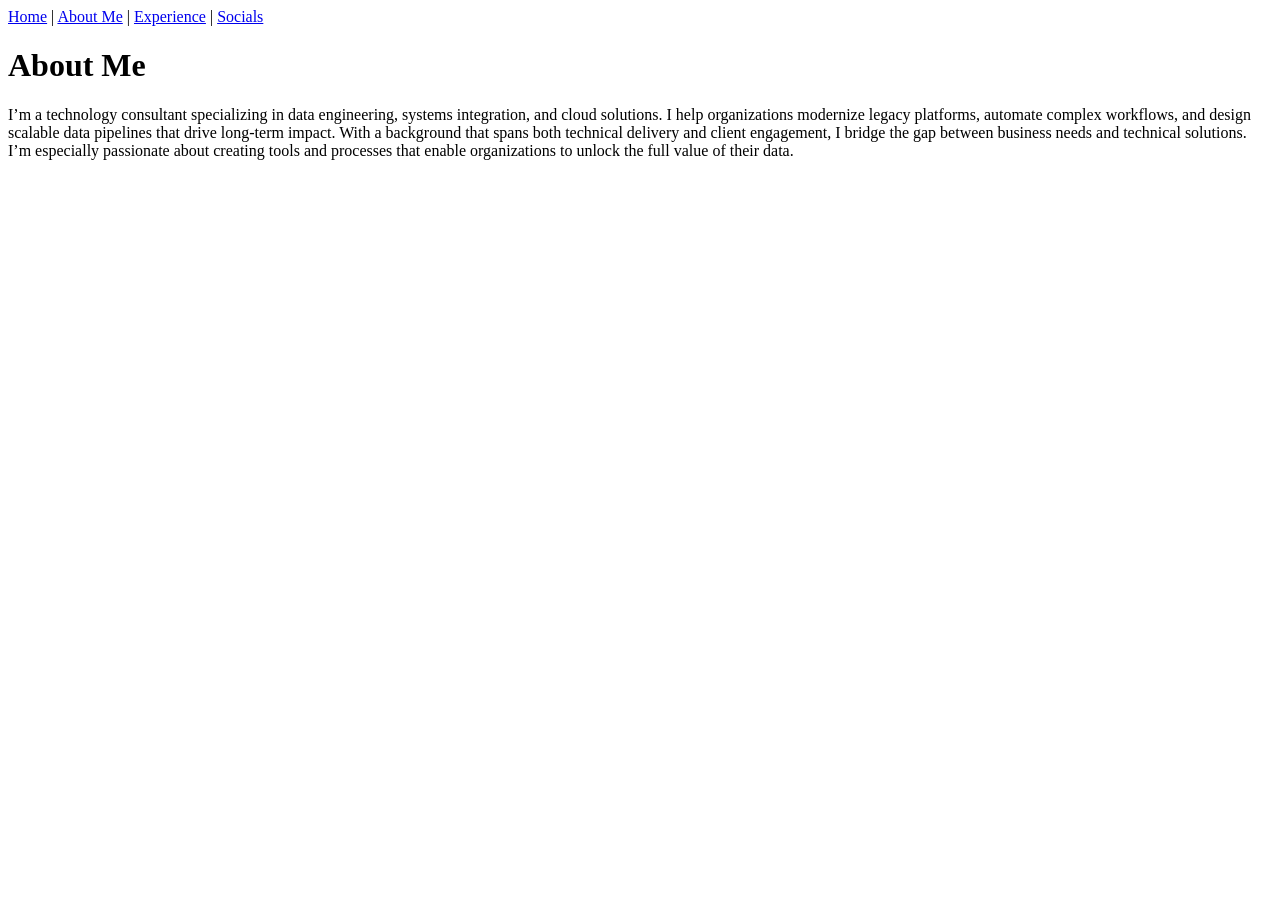
==== about.html @ 30306aa0 "Create About Me page" ====
<!DOCTYPE html>
<html lang="en">
<head>
  <meta charset="UTF-8" />
  <title>About Me</title>
  <link rel="stylesheet" href="styles.css" />
</head>
<body>
  <header>
    <nav>
      <a href="index.html">Home</a> |
      <a href="about.html">About Me</a> |
      <a href="experience.html">Experience</a> |
      <a href="socials.html">Socials</a>
    </nav>
  </header>

  <main>
    <h1>About Me</h1>
    <p>I’m a technology consultant specializing in data engineering, systems integration, and cloud solutions. I help organizations modernize legacy platforms, automate complex workflows, and design scalable data pipelines that drive long-term impact. With a background that spans both technical delivery and client engagement, I bridge the gap between business needs and technical solutions. I’m especially passionate about creating tools and processes that enable organizations to unlock the full value of their data.</p>
  </main>
</body>
</html>
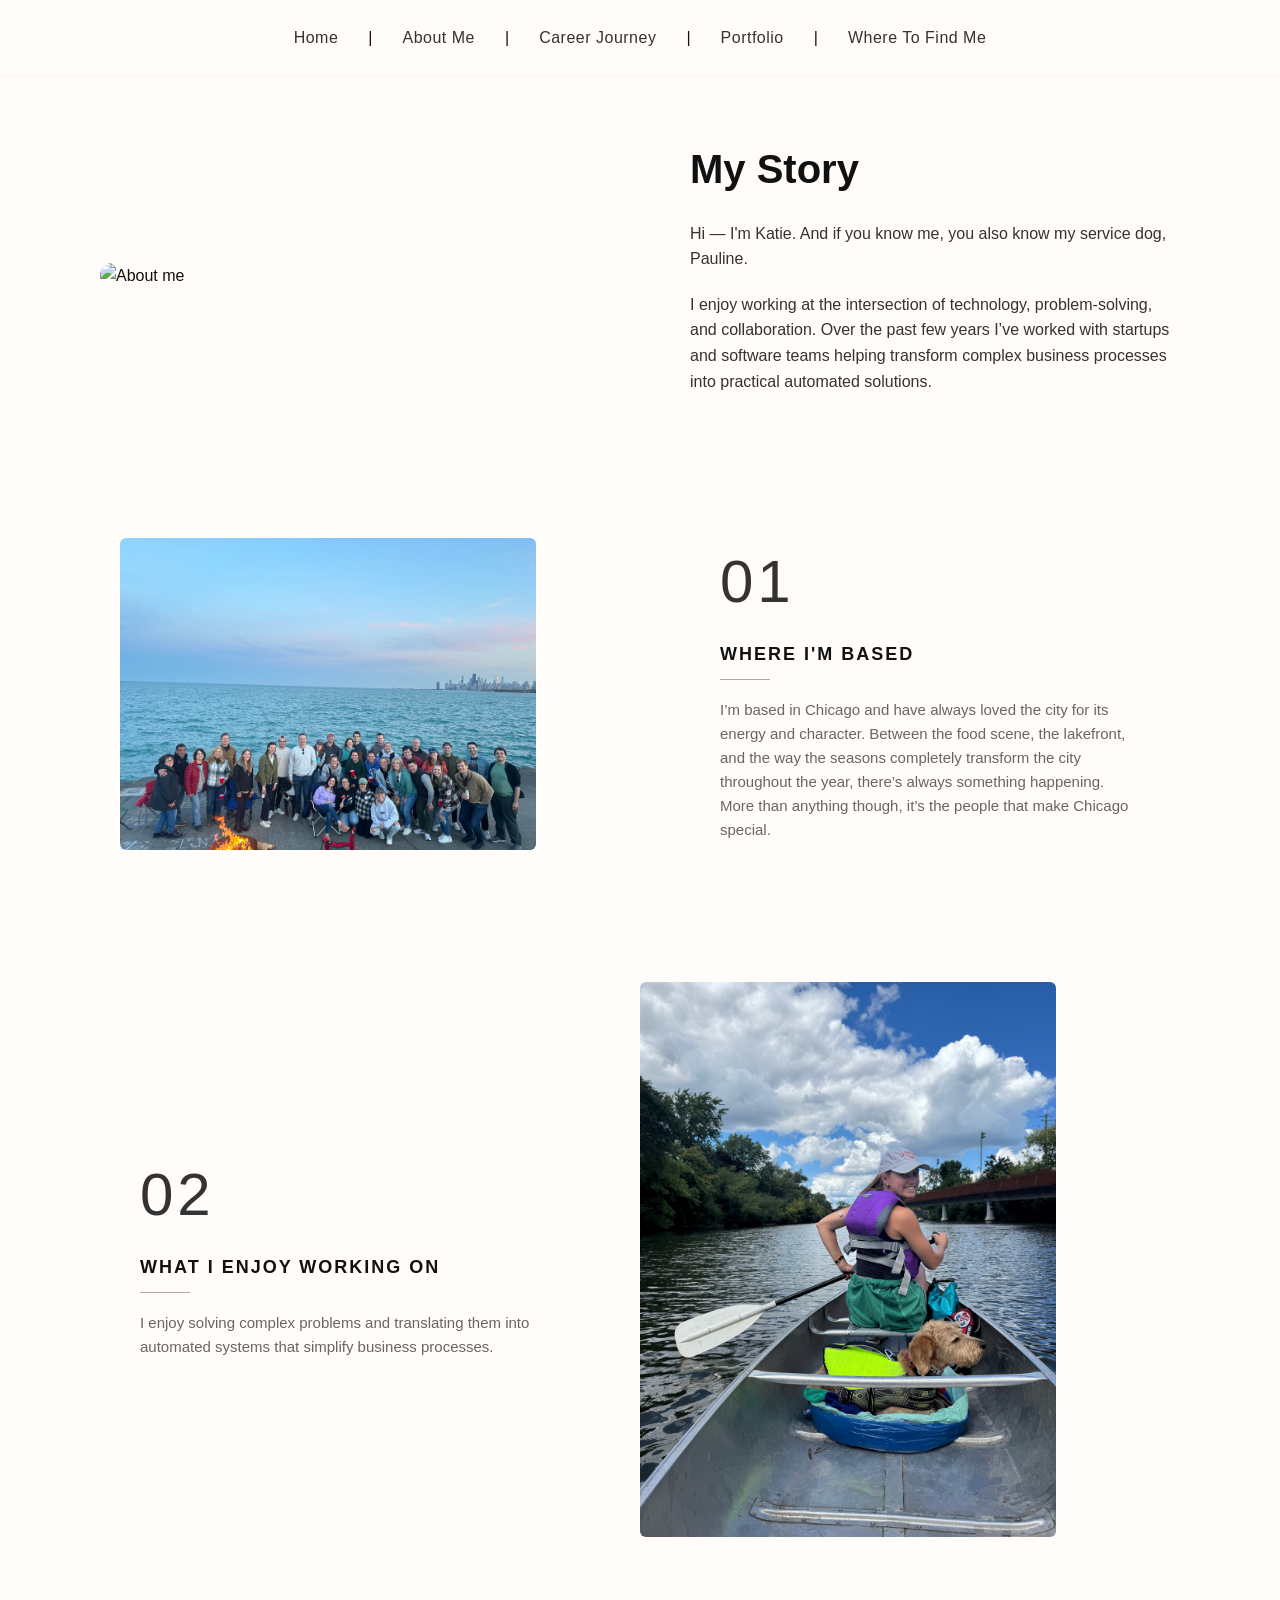
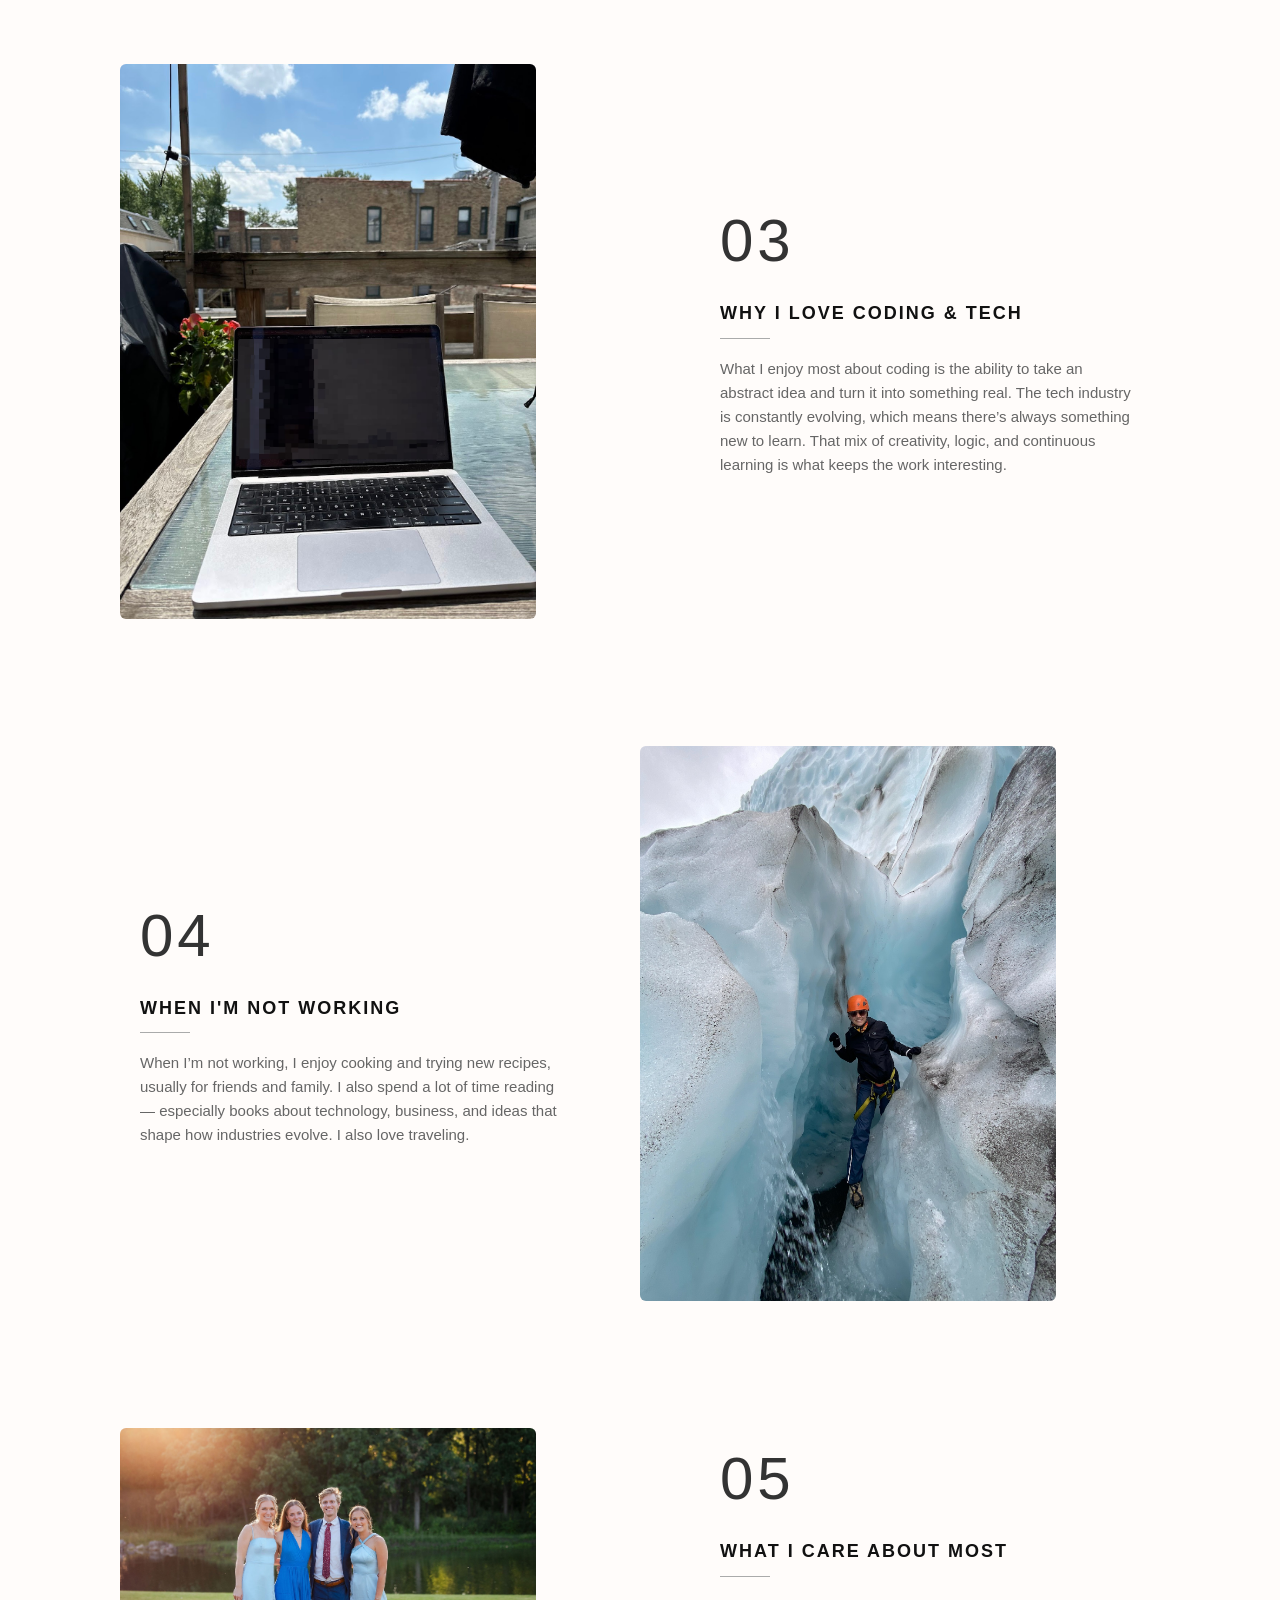
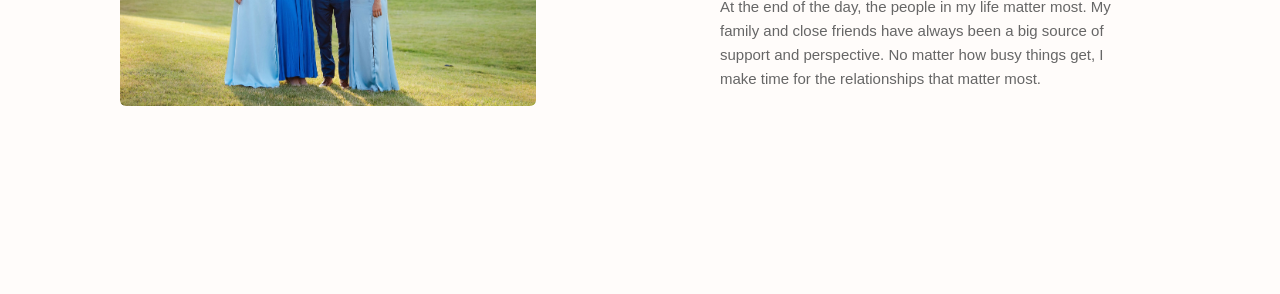
==== commit 256aed61: "Publish v1 of website" ====
--- a/about.html
+++ b/about.html
@@ -10,14 +10,103 @@
     <nav>
       <a href="index.html">Home</a> |
       <a href="about.html">About Me</a> |
-      <a href="experience.html">Experience</a> |
-      <a href="socials.html">Socials</a>
+      <a href="resume.html">Career Journey</a> |
+      <a href="portfolio.html">Portfolio</a> |
+      <a href="socials.html">Where To Find Me</a> 
     </nav>
   </header>
 
-  <main>
-    <h1>About Me</h1>
-    <p>I’m a technology consultant specializing in data engineering, systems integration, and cloud solutions. I help organizations modernize legacy platforms, automate complex workflows, and design scalable data pipelines that drive long-term impact. With a background that spans both technical delivery and client engagement, I bridge the gap between business needs and technical solutions. I’m especially passionate about creating tools and processes that enable organizations to unlock the full value of their data.</p>
+  <main class="container">
+  <section class="about-main">
+      <img src="images/about_me.jpg" class="about-main-image" alt="About me">
+      <div class="about-main-text">
+          <h1>My Story</h1>
+          <p class="about-intro">
+          Hi — I'm Katie. And if you know me, you also know my service dog, Pauline.
+          </p>
+          <p>
+          I enjoy working at the intersection of technology, problem-solving, and collaboration.
+          Over the past few years I’ve worked with startups and software teams helping transform
+          complex business processes into practical automated solutions.
+          </p>
+      </div>
+  </section>
+
+  <section class="story-block">
+    <div class="story-image">
+        <img src="images/about_chicago.jpeg" alt="">
+    </div>
+    <div class="story-text">
+        <span class="story-number">01</span>
+        <h3>Where I'm Based</h3>
+        <div class="divider"></div>
+        <p>
+        I’m based in Chicago and have always loved the city for its energy and character. Between the food scene, the lakefront, and the way the seasons completely transform the city throughout the year, there’s always something happening.
+          More than anything though, it’s the people that make Chicago special.
+        </p>
+    </div>
+  </section>
+
+  <section class="story-block reverse">
+    <div class="story-image">
+        <img src="images/about_canoe.jpeg" alt="">
+    </div>
+    <div class="story-text">
+        <span class="story-number">02</span>
+        <h3>What I Enjoy Working On</h3>
+        <div class="divider"></div>
+        <p>
+        I enjoy solving complex problems and translating them into
+        automated systems that simplify business processes.
+        </p>
+    </div>
+  </section>
+
+  <section class="story-block">
+    <div class="story-image">
+        <img src="images/about_laptop.jpeg" alt="">
+    </div>
+    <div class="story-text">
+        <span class="story-number">03</span>
+        <h3>Why I Love Coding & Tech</h3>
+        <div class="divider"></div>
+        <p>
+        What I enjoy most about coding is the ability to take an abstract idea and turn it into something real.
+        The tech industry is constantly evolving, which means there’s always something new to learn. That mix of creativity, logic, and continuous learning is what keeps the work interesting.
+        </p>
+    </div>
+  </section>
+
+  <section class="story-block reverse">
+    <div class="story-image">
+        <img src="images/about_travel.jpg" alt="">
+    </div>
+    <div class="story-text">
+        <span class="story-number">04</span>
+        <h3>When I'm Not Working</h3>
+        <div class="divider"></div>
+        <p>
+        When I’m not working, I enjoy cooking and trying new recipes, usually for friends and family.
+        I also spend a lot of time reading — especially books about technology, business, and ideas that shape how industries evolve.
+        I also love traveling.
+        </p>
+    </div>
+  </section>
+
+  <section class="story-block">
+    <div class="story-image">
+        <img src="images/about_family.jpeg" alt="">
+    </div>
+    <div class="story-text">
+        <span class="story-number">05</span>
+        <h3>What I Care About Most</h3>
+        <div class="divider"></div>
+        <p>
+        At the end of the day, the people in my life matter most. My family and close friends have always been a big source of support and perspective.
+        No matter how busy things get, I make time for the relationships that matter most.
+        </p>
+    </div>
+  </section>
   </main>
 </body>
 </html>
--- a/styles.css
+++ b/styles.css
@@ -0,0 +1,619 @@
+/* =========================
+   Base Reset
+========================= */
+
+*{
+margin:0;
+padding:0;
+box-sizing:border-box;
+}
+
+/* =========================
+   Color Variables
+========================= */
+
+:root{
+
+--black:#111111;
+--dark-gray:#333333;
+--light-gray:#f5f5f5;
+--white:#ffffff;
+--background-white:#fffcfa;
+
+--sage:#9CAF9F;
+--burnt-orange:#C65D1E;
+
+/* Kenway */
+
+--kenway-maroon: #900507; 
+--kenway-dark-maroon: #660507; 
+--kenway-sky-blue: #B3D1EB; 
+--kenway-grey: #58585B; 
+--kenway-salmon: #B45C45; 
+--kenway-blue: #407FC2; 
+--kenway-tan1: #E9EAE2; 
+--kenway-tan2: #F1F2EA;
+
+/* Parabola */
+
+--parabola-black:#181717;
+--parabola-darkgreen:#3C6255;
+--parabola-teal:#7CE9BD;
+
+/* Origami */
+
+--origami-blue:#224D78;
+--origami-light-blue:#346BC0;
+
+}
+
+/* =========================
+   Body
+========================= */
+
+body{
+
+font-family:-apple-system,BlinkMacSystemFont,"Segoe UI",Roboto,sans-serif;
+background:var(--background-white);
+color:var(--black);
+line-height:1.6;
+
+}
+
+/* =========================
+   Layout Container
+========================= */
+
+.container{
+
+max-width:1200px;
+margin:auto;
+padding:60px;
+
+}
+
+/* =========================
+   Navigation
+========================= */
+
+nav{
+
+display:flex;
+justify-content:center;
+gap:30px;
+padding:25px 0;
+border-bottom:1px solid var(--light-gray);
+
+}
+
+nav a{
+
+text-decoration:none;
+color:var(--dark-gray);
+font-weight:500;
+letter-spacing:.5px;
+transition:.2s;
+
+}
+
+nav a:hover{
+
+color:var(--burnt-orange);
+
+}
+
+/* =========================
+   Typography
+========================= */
+
+h1{
+
+font-size:2.5rem;
+margin-bottom:20px;
+
+}
+
+h2{
+
+margin-top:40px;
+margin-bottom:10px;
+/* color:var(--sage); */
+
+}
+
+p{
+
+margin-bottom:20px;
+color:var(--dark-gray);
+
+}
+
+/* =========================
+   Links
+========================= */
+
+a{
+
+color:#8E6250;
+
+}
+
+a:hover{
+
+color:#462521;
+
+}
+
+/* =========================
+   Home Page Layout
+========================= */
+
+.home-section{
+
+display:flex;
+align-items:flex-start;
+gap:40px;
+
+}
+
+.profile-pic{
+
+width:320px;
+border-radius:8px;
+
+}
+
+.about-text{
+
+flex:1;
+
+}
+
+/* =========================
+   Career Page Sections
+========================= */
+
+.timeline-section{
+
+min-height:100vh;
+display:flex;
+align-items:center;
+justify-content:center;
+padding:80px;
+
+opacity:0;
+transform:translateY(40px);
+transition:.6s;
+
+}
+
+.timeline-section.visible{
+
+opacity:1;
+transform:translateY(0);
+
+}
+
+/* =========================
+   Section Content
+========================= */
+
+.content{
+
+max-width:700px;
+color:white;
+
+}
+
+.year{
+
+opacity:.8;
+margin-bottom:20px;
+color:white;
+
+}
+
+/* =========================
+   Company Card
+========================= */
+.logo-container{
+  /* display:flex; */
+  align-items:center;
+  justify-content:center;
+  /* height:60px; */
+}
+
+.company-banner{
+  display:block;
+  margin:20px auto;
+  /* width:80%; */
+  /* max-width:500px; */
+  /* height:auto; */
+  width:auto;
+  height: 230px;
+}
+
+.parabola-banner{
+  /* width:60%; */
+  height: 170px;
+  padding:30px;
+}
+
+.company-card{
+  display:flex;
+  gap:20px;
+  background:rgba(255,255,255,.12);
+  padding:20px;
+  border-radius:10px;
+  margin:30px 0;
+  align-items:flex-start;
+}
+
+.company-icon{
+  width:70px;
+  height:70px;
+  object-fit:contain;
+  background:white;
+  padding:8px;
+  border-radius:8px;
+}
+
+.company-card h4{
+  margin-top:0;
+}
+
+.company-card p{
+  color:white;
+}
+
+/* =========================
+   Role
+========================= */
+
+.role-section{
+
+margin-top:40px;
+
+}
+
+.role-grid{
+
+display:grid;
+grid-template-columns:1fr 1fr;
+gap:20px;
+margin-top:20px;
+
+}
+
+.role-item{
+
+background:rgba(255,255,255,.12);
+padding:18px;
+border-radius:8px;
+
+}
+
+.role-item h5{
+
+margin-bottom:8px;
+font-size:1rem;
+font-weight:600;
+color:white;
+
+}
+
+.role-item p{
+
+margin:0;
+font-size:.95rem;
+color:rgba(255,255,255,0.85);
+
+}
+
+.role-section{
+margin-top:30px;
+width:100%;
+}
+
+/* =========================
+   Section Backgrounds
+========================= */
+
+.kenway{
+
+background:linear-gradient(135deg,
+var(--kenway-dark-maroon),
+var(--kenway-maroon));
+
+}
+
+.kenway .role-section h3{
+color:var(--kenway-salmon);
+}
+
+
+.parabola{
+background:var(--parabola-black);
+}
+
+.parabola .role-item h5{
+color:var(--parabola-teal);
+}
+
+.origami2{
+background:var(--origami-blue);
+}
+
+.origami1{
+background:var(--origami-light-blue);
+}
+
+.origami1 .role-item h5,
+.origami2 .role-item h5{
+color:#a9c8ff;
+}
+
+/* =========================
+   Smooth Scrolling
+========================= */
+
+html{
+
+scroll-behavior:smooth;
+
+}
+
+/* =========================
+   Footer
+========================= */
+
+footer{
+
+margin-top:60px;
+padding:30px 0;
+text-align:center;
+font-size:.9rem;
+color:var(--dark-gray);
+border-top:1px solid var(--light-gray);
+
+}
+
+
+/* =========================
+   Where to find me page
+========================= */
+
+.find-me{
+
+padding:80px 10%;
+text-align:center;
+
+}
+
+.platform-grid{
+
+display:grid;
+grid-template-columns:repeat(3, 1fr);
+gap:30px;
+margin-top:40px;
+
+}
+
+.platform-card{
+
+position:relative;
+background:rgba(255,255,255,.05);
+border-radius:14px;
+padding:35px;
+text-align:left;
+
+transition:all .3s ease;
+
+backdrop-filter:blur(6px);
+
+}
+
+.platform-card:hover{
+
+transform:translateY(-8px);
+
+}
+
+.platform-logo{
+
+height:80px;
+margin-bottom:16px;
+
+}
+
+.platform-card h3{
+
+color:black;
+margin-bottom:10px;
+
+}
+
+.platform-card{
+
+display:block;
+text-decoration:none;
+color:inherit;
+
+position:relative;
+background:rgba(255,255,255,.05);
+border-radius:14px;
+padding:35px;
+
+transition:all .3s ease;
+
+cursor:pointer;
+
+}
+
+.platform-btn{
+
+opacity:0;
+transform:translateY(10px);
+transition:all .25s ease;
+
+margin-top:18px;
+font-size:.9rem;
+font-weight:500;
+
+}
+
+.platform-card:hover .platform-btn{
+
+opacity:1;
+transform:translateY(0);
+
+}
+
+.linkedin:hover{
+
+box-shadow:0 10px 35px rgba(10,102,194,.35);
+
+}
+
+.github:hover{
+
+box-shadow:0 10px 35px rgb(0, 0, 0);
+
+}
+
+.substack:hover{
+
+box-shadow:0 10px 35px rgba(255,103,0,.35);
+
+}
+
+
+.contact-section{
+
+margin-top:40px;
+text-align:center;
+
+}
+
+.contact-card{
+display:flex;
+align-items:center;
+gap:25px;
+
+background:rgba(255,255,255,.05);
+border-radius:14px;
+
+padding:30px 7px 30px 45px;
+margin:0 auto 0 auto;
+
+max-width:500px;
+
+text-decoration:none;
+color:inherit;
+
+transition:all .25s ease;
+}
+
+.contact-card:hover{
+
+transform:translateY(-6px);
+box-shadow:0 10px 35px rgba(100, 40, 126, 0.662);
+
+}
+
+.contact-logo{
+
+height:40px;
+width:auto;
+
+}
+
+.contact-text{
+text-align:left;
+display:flex;
+flex-direction:column;
+
+}
+
+.contact-text h3{
+
+margin-bottom:6px;
+
+}
+
+.contact-card .platform-btn{
+margin-left:auto;
+}
+
+
+/* =========================
+   About Me page
+========================= */
+.about-main{
+   display:flex;
+   align-items:center;
+   gap:50px;
+   margin-bottom:80px;
+}
+
+.about-main-image{
+   /* width:320px; */
+   width:50%;
+   border-radius:12px;
+}
+
+.about-main-text{
+   flex:1;
+}
+
+.story-block{
+display:flex;
+align-items:center;
+gap:80px;
+margin:120px auto;
+max-width:1100px;
+padding:0 20px;
+}
+
+.story-block.reverse{
+flex-direction:row-reverse;
+}
+
+.story-image img{
+width:80%;
+max-width:520px;
+border-radius:6px;
+}
+
+.story-text{
+max-width:420px;
+}
+
+.story-number{
+font-size:60px;
+font-weight:300;
+letter-spacing:4px;
+display:block;
+margin-bottom:10px;
+color:#333;
+}
+
+.story-text h3{
+font-size:18px;
+letter-spacing:2px;
+text-transform:uppercase;
+margin-bottom:10px;
+}
+
+.divider{
+width:50px;
+height:1px;
+background:#aaa;
+margin:10px 0 18px 0;
+}
+
+.story-text p{
+line-height:1.6;
+color:#666;
+font-size:15px;
+}
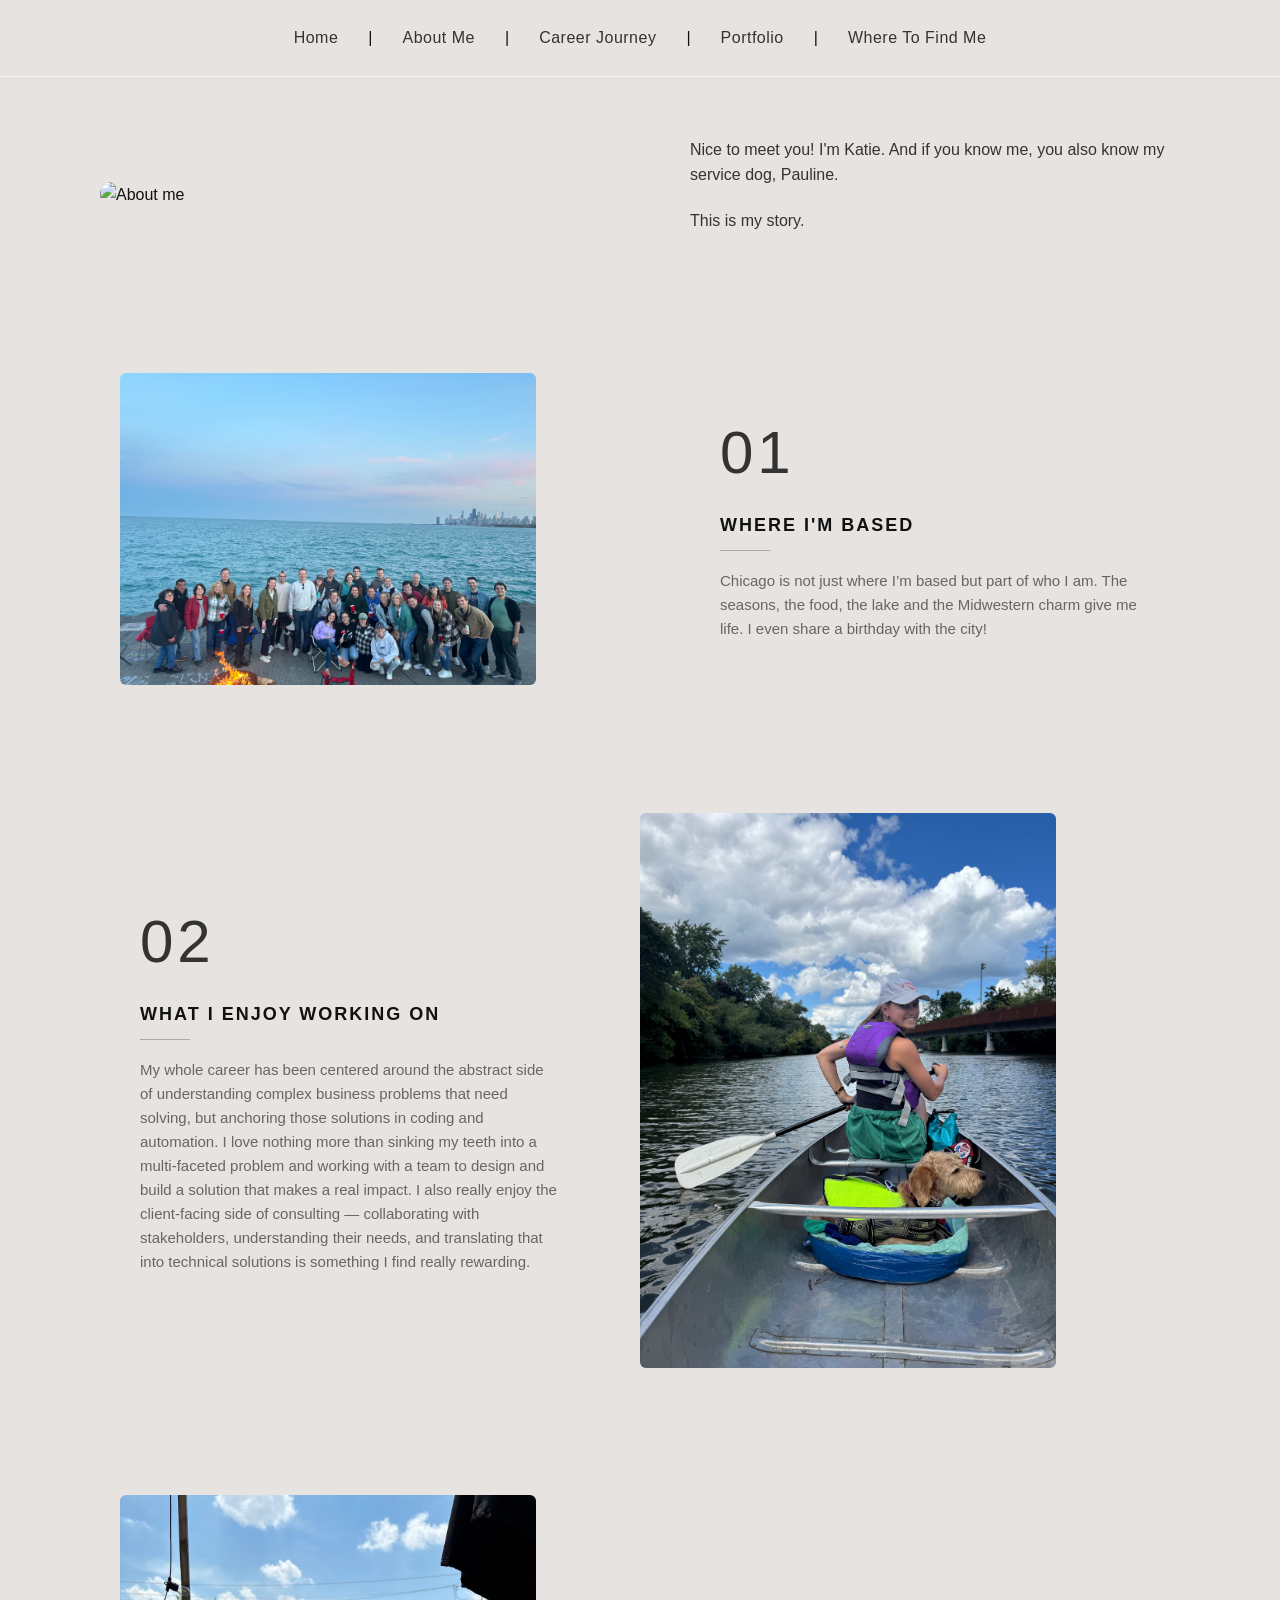
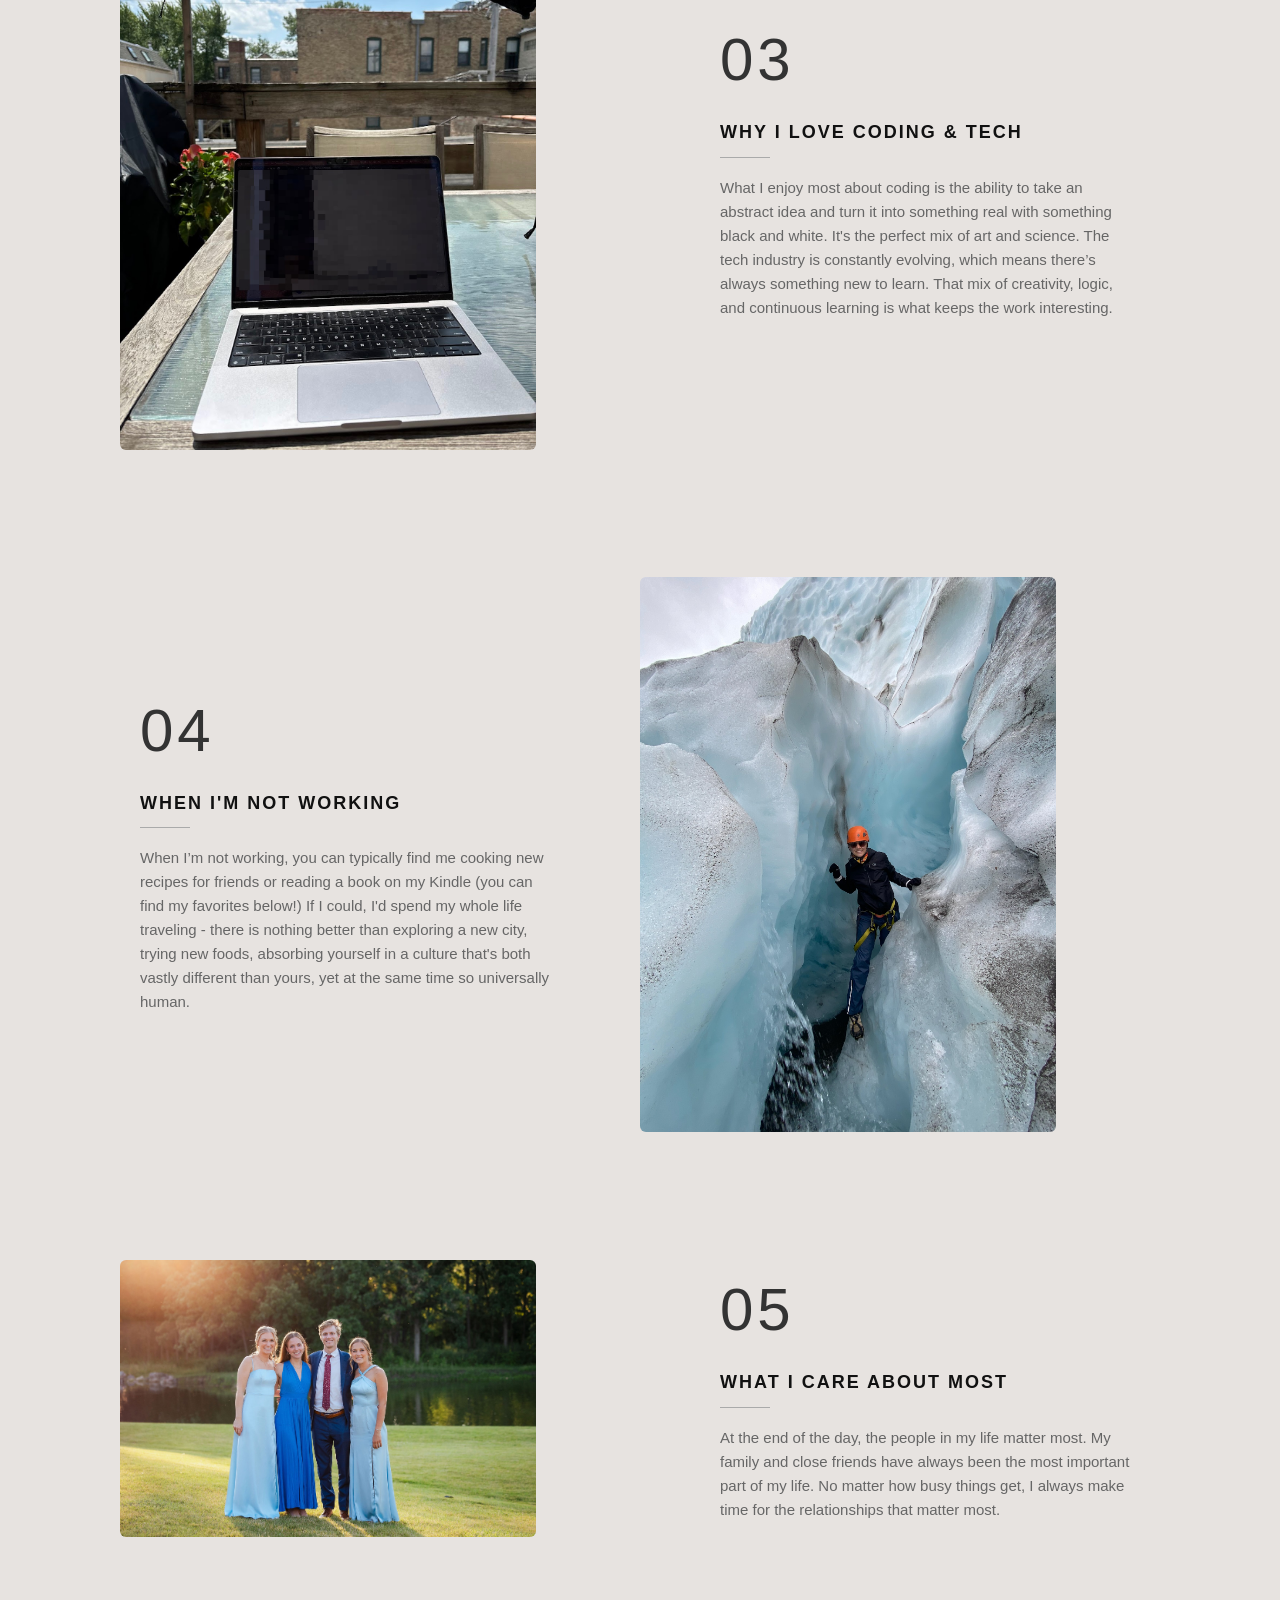
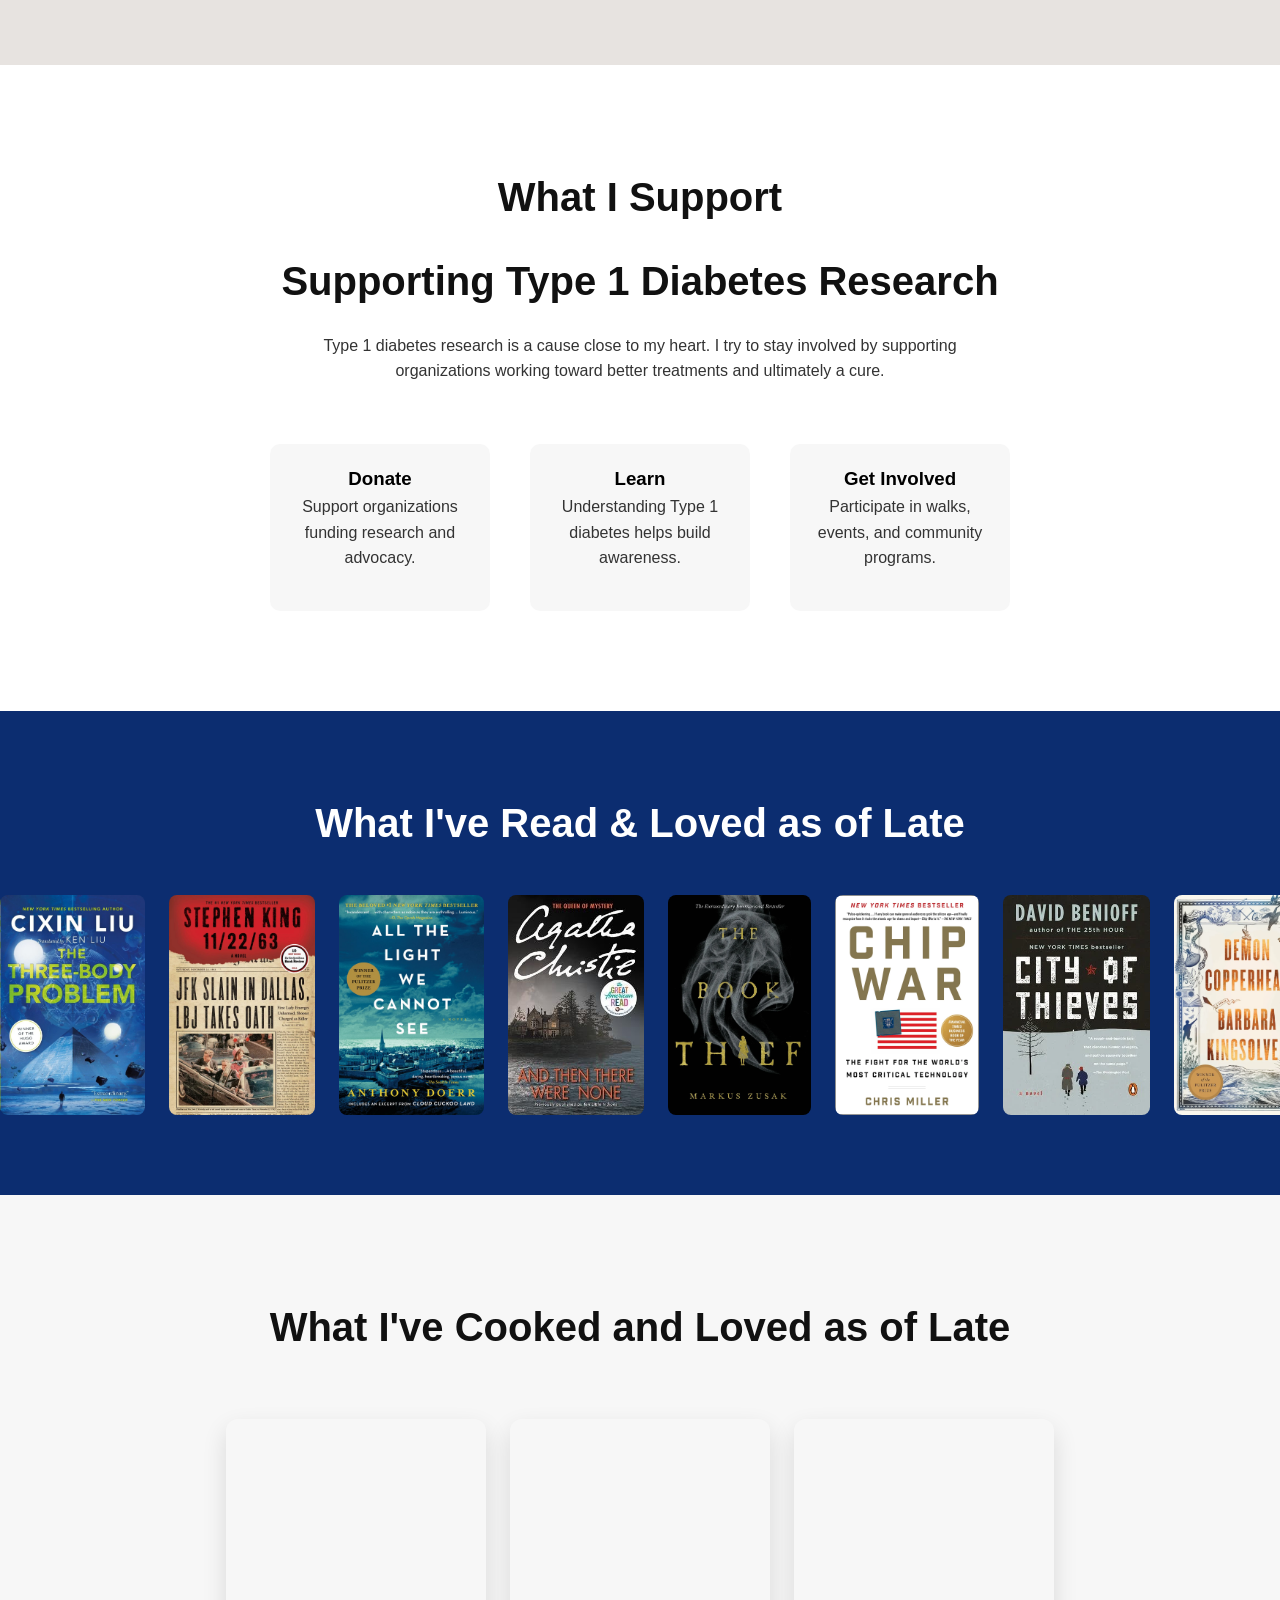
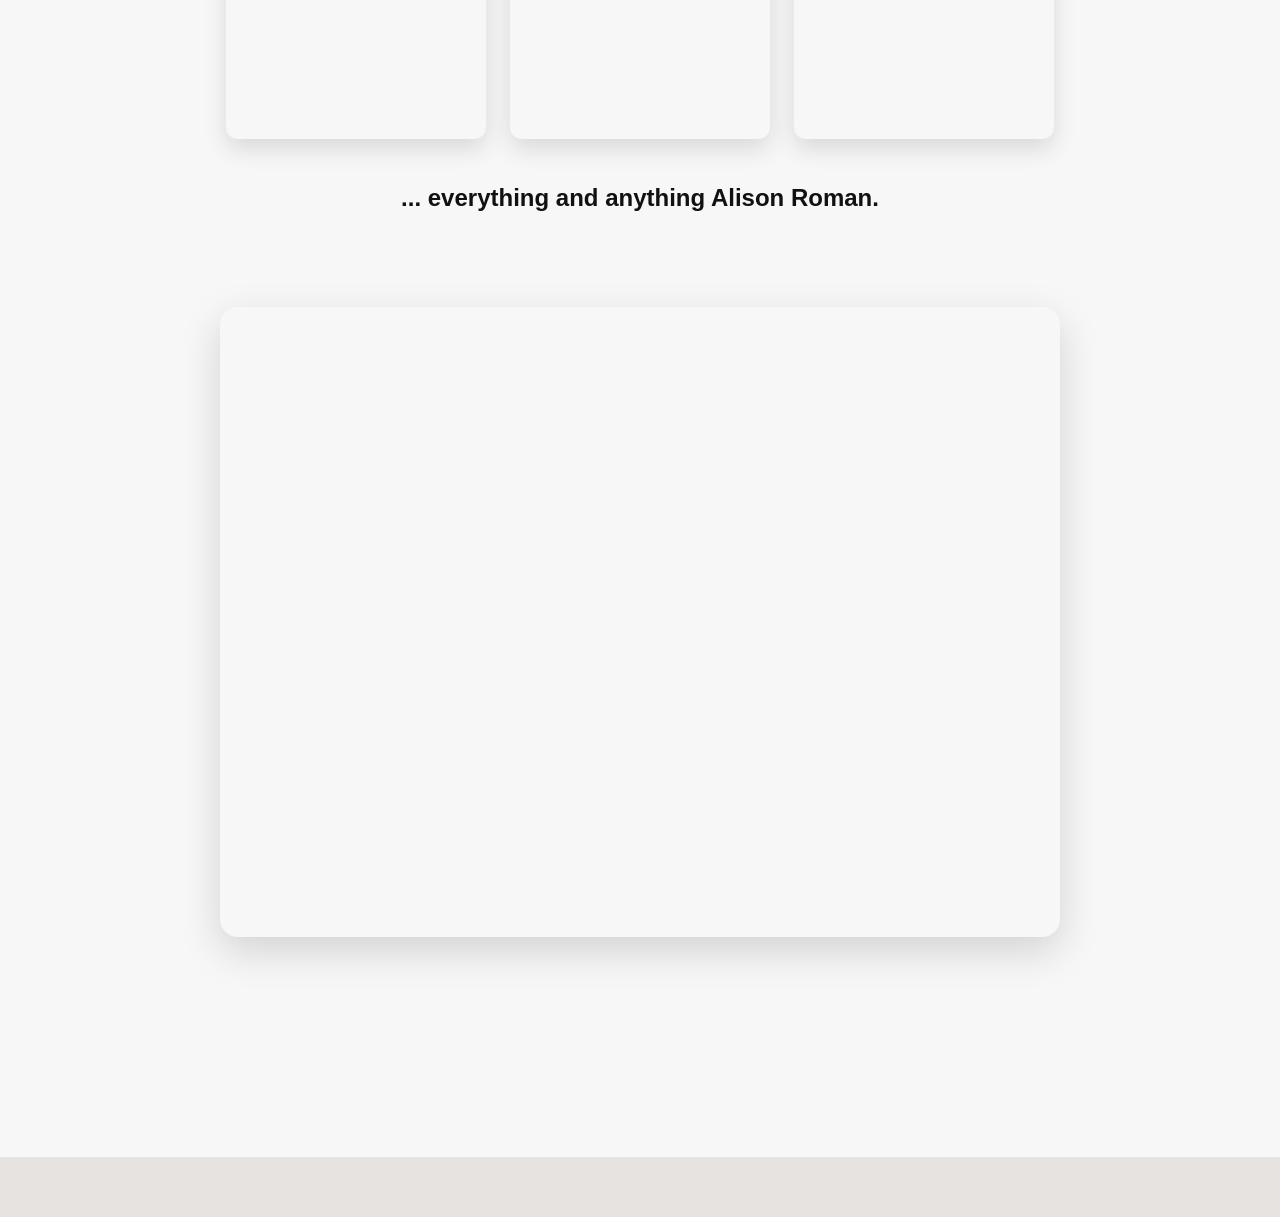
==== commit 7e380621: "Second round of website changes locally." ====
--- a/about.html
+++ b/about.html
@@ -4,6 +4,7 @@
   <meta charset="UTF-8" />
   <title>About Me</title>
   <link rel="stylesheet" href="styles.css" />
+  <link rel="icon" type="image/png" href="images/chicago_favicon.png">
 </head>
 <body>
   <header>
@@ -20,14 +21,11 @@
   <section class="about-main">
       <img src="images/about_me.jpg" class="about-main-image" alt="About me">
       <div class="about-main-text">
-          <h1>My Story</h1>
           <p class="about-intro">
-          Hi — I'm Katie. And if you know me, you also know my service dog, Pauline.
+          Nice to meet you! I'm Katie. And if you know me, you also know my service dog, Pauline.
           </p>
           <p>
-          I enjoy working at the intersection of technology, problem-solving, and collaboration.
-          Over the past few years I’ve worked with startups and software teams helping transform
-          complex business processes into practical automated solutions.
+          This is my story.
           </p>
       </div>
   </section>
@@ -41,8 +39,9 @@
         <h3>Where I'm Based</h3>
         <div class="divider"></div>
         <p>
-        I’m based in Chicago and have always loved the city for its energy and character. Between the food scene, the lakefront, and the way the seasons completely transform the city throughout the year, there’s always something happening.
-          More than anything though, it’s the people that make Chicago special.
+          Chicago is not just where I’m based but part of who I am.
+          The seasons, the food, the lake and the Midwestern charm give me life.
+          I even share a birthday with the city!
         </p>
     </div>
   </section>
@@ -56,8 +55,11 @@
         <h3>What I Enjoy Working On</h3>
         <div class="divider"></div>
         <p>
-        I enjoy solving complex problems and translating them into
-        automated systems that simplify business processes.
+          My whole career has been centered around the abstract side of understanding complex business problems that need solving, 
+          but anchoring those solutions in coding and automation. I love nothing more than sinking my teeth into
+          a multi-faceted problem and working with a team to design and build a solution that makes a real impact. 
+          I also really enjoy the client-facing side of consulting — collaborating with stakeholders, understanding their needs, 
+          and translating that into technical solutions is something I find really rewarding.
         </p>
     </div>
   </section>
@@ -71,8 +73,10 @@
         <h3>Why I Love Coding & Tech</h3>
         <div class="divider"></div>
         <p>
-        What I enjoy most about coding is the ability to take an abstract idea and turn it into something real.
-        The tech industry is constantly evolving, which means there’s always something new to learn. That mix of creativity, logic, and continuous learning is what keeps the work interesting.
+        What I enjoy most about coding is the ability to take an abstract idea and turn it into something real with something black and white.
+        It's the perfect mix of art and science.
+        The tech industry is constantly evolving, which means there’s always something new to learn. 
+        That mix of creativity, logic, and continuous learning is what keeps the work interesting.
         </p>
     </div>
   </section>
@@ -86,9 +90,11 @@
         <h3>When I'm Not Working</h3>
         <div class="divider"></div>
         <p>
-        When I’m not working, I enjoy cooking and trying new recipes, usually for friends and family.
-        I also spend a lot of time reading — especially books about technology, business, and ideas that shape how industries evolve.
-        I also love traveling.
+        When I’m not working, you can typically find me cooking new recipes for friends or reading a book
+        on my Kindle (you can find my favorites below!)
+        If I could, I'd spend my whole life traveling - there is nothing better than exploring a new city,
+        trying new foods, absorbing yourself in a culture that's both vastly different than yours, yet at the same
+        time so universally human.
         </p>
     </div>
   </section>
@@ -102,11 +108,192 @@
         <h3>What I Care About Most</h3>
         <div class="divider"></div>
         <p>
-        At the end of the day, the people in my life matter most. My family and close friends have always been a big source of support and perspective.
-        No matter how busy things get, I make time for the relationships that matter most.
-        </p>
-    </div>
-  </section>
+        At the end of the day, the people in my life matter most. 
+        My family and close friends have always been the most important part of my life.
+        No matter how busy things get, I always make time for the relationships that matter most.
+        </p>
+    </div>
+  </section>
+
+  <section class="t1d-section">
+    <h1>What I Support</h1>
+    <h1>Supporting Type 1 Diabetes Research</h1>
+    <p class="t1d-intro">
+      Type 1 diabetes research is a cause close to my heart. I try to stay
+      involved by supporting organizations working toward better treatments
+      and ultimately a cure.
+    </p>
+    <div class="t1d-actions">
+      <a href="https://www.breakthrought1d.org/ways-to-give/" target="_blank" style="text-decoration: none;">
+        <div class="t1d-card">
+          <h3>Donate</h3>
+          <p>Support organizations funding research and advocacy.</p>
+        </div>
+      </a>
+      <div class="t1d-card" onclick="toggleLearn()">
+        <h3>Learn</h3>
+        <p>Understanding Type 1 diabetes helps build awareness.</p>
+      </div>
+      <div class="t1d-card">
+        <h3>Get Involved</h3>
+        <p>Participate in walks, events, and community programs.</p>
+      </div>
+    </div>
+    <section class="diabetes-learn learn-hidden" id="learn-section">
+      <h2>How Type 1 and Type 2 Diabetes Differ</h2>
+      <div class="diabetes-grid">
+        <div class="t1">
+          <p>Pancreas does not make insulin</p>
+          <img src="icons/effect-t1.png" style="width:50px; height:50px;">
+        </div>
+        <div class="label">Effect</div>
+        <div class="t2">
+          <img src="icons/effect-t2.png">
+          <p>Body doesn't respond to insulin</p>
+        </div>
+
+        <div class="t1">
+          <p>Tied to autoimmune, genetic, and environmental factors</p>
+          <img src="icons/cause-t1.png" style="width:50px; height:50px;">
+        </div>
+        <div class="label">Cause</div>
+        <div class="t2">
+          <img src="icons/cause-t2.png">
+          <p>Tied to aging, genetic susceptibility, sedentary lifestyle, and obesity</p>
+        </div>
+
+        <div class="t1">
+          <p>Often begins in childhood or early adulthood</p>
+          <img src="icons/age-t1.png">
+        </div>
+        <div class="label">Age of Onset</div>
+        <div class="t2">
+          <img src="icons/age-t2.png">
+          <p>Most commonly diagnosed in people aged 45-64 but can affect people of all ages</p>
+        </div>
+
+        <div class="t1">
+          <p>Lifelong blood glucose monitoring and insulin therapy through injections or insulin pump</p>
+          <img src="icons/treatment-t1.png">
+        </div>
+        <div class="label">Treatment</div>
+        <div class="t2">
+          <img src="icons/treatment-t2-2.png">
+          <p>Managing diet and exercise, medications, monitoring blood glucose, possible insulin therapy in advanced cases</p>
+        </div>
+
+        <div class="t1">
+          <p>~5% of diabetic cases</p>
+          <img src="icons/prevalence-t1.png">
+        </div>
+        <div class="label">Prevalence</div>
+        <div class="t2">
+          <img src="icons/prevalence-t2.png">
+          <p>~90-95% of diabetes cases</p>
+        </div>
+
+        <div class="t1">
+          <p>Currently cannot be prevented or cured</p>
+          <img src="icons/preventions-t1.png">
+        </div>
+        <div class="label">Prevention/Cure</div>
+        <div class="t2">
+          <img src="icons/preventions-t2.png">
+          <p>Possible to prevent or manage it by diet and/or exercise</p>
+        </div>
+
+        </div>
+        <i><a href="https://www.breakthrought1d.org/news-and-updates/type-1-diabetes-vs-type-2-diabetes/">Source: Breakthrough T1D</a></i>
+    </section>
+  </section>
+
+  <section class="reading-section">
+    <h1>What I've Read & Loved as of Late</h1>
+
+    <div class="book-marquee">
+      <div class="book-track">
+
+        <!-- set 1 -->
+        <img src="images/books/3bodyproblem.jpg" alt="3 Body Problem">
+        <img src="images/books/112263.webp" alt="11/22/63">
+        <img src="images/books/allthelight.jpg" alt="All the Light We Cannot See">
+        <img src="images/books/andthentherewerenone.jpg" alt="And Then There Were None">
+        <img src="images/books/bookthief.jpg" alt="The Book Thief">
+        <img src="images/books/chipwar.webp" alt="Chip War">
+        <img src="images/books/cityofthieves.webp" alt="City of Thieves">
+        <img src="images/books/demoncopperhead.jpg" alt="Demon Copperhead">
+        <img src="images/books/dragontattoo.webp" alt="The Girl with the Dragon Tattoo">
+        <img src="images/books/gentleman.jpg" alt="A Gentleman in Moscow">
+        <img src="images/books/justmercy.jpg" alt="Just Mercy">
+        <img src="images/books/lotr.webp" alt="The Fellowship of the Ring">
+        <img src="images/books/pillars.jpg" alt="Pillars of the Earth">
+        <img src="images/books/projecthailmary.webp" alt="Project Hail Mary">
+        <img src="images/books/redrising.jpg" alt="Red Rising">
+        <img src="images/books/shadowofthewind.jpg" alt="The Shadow of the Wind">
+        <img src="images/books/songofachilles.webp" alt="The Song of Achilles">
+        <img src="images/books/thousandsplendidsuns.jpg" alt="A Thousand Splendid Suns">
+        <img src="images/books/willofthemany.webp" alt="The Will of the Many">
+
+        <!-- duplicate set for seamless loop -->
+        <img src="images/books/3bodyproblem.jpg" alt="3 Body Problem">
+        <img src="images/books/112263.webp" alt="11/22/63">
+        <img src="images/books/allthelight.jpg" alt="All the Light We Cannot See">
+        <img src="images/books/andthentherewerenone.jpg" alt="And Then There Were None">
+        <img src="images/books/bookthief.jpg" alt="The Book Thief">
+        <img src="images/books/chipwar.webp" alt="Chip War">
+        <img src="images/books/cityofthieves.webp" alt="City of Thieves">
+        <img src="images/books/demoncopperhead.jpg" alt="Demon Copperhead">
+        <img src="images/books/dragontattoo.webp" alt="The Girl with the Dragon Tattoo">
+        <img src="images/books/gentleman.jpg" alt="A Gentleman in Moscow">
+        <img src="images/books/justmercy.jpg" alt="Just Mercy">
+        <img src="images/books/lotr.webp" alt="The Fellowship of the Ring">
+        <img src="images/books/pillars.jpg" alt="Pillars of the Earth">
+        <img src="images/books/projecthailmary.webp" alt="Project Hail Mary">
+        <img src="images/books/redrising.jpg" alt="Red Rising">
+        <img src="images/books/shadowofthewind.jpg" alt="The Shadow of the Wind">
+        <img src="images/books/songofachilles.webp" alt="The Song of Achilles">
+        <img src="images/books/thousandsplendidsuns.jpg" alt="A Thousand Splendid Suns">
+        <img src="images/books/willofthemany.webp" alt="The Will of the Many">
+
+      </div>
+    </div>
+  </section>
+
+  <section class="cooking-section">
+    <h1>What I've Cooked and Loved as of Late</h1>
+    <div class="cooking-videos">
+      <video autoplay muted loop playsinline>
+        <source src="videos/alison2.mov" type="video/mp4">
+      </video>
+      <video autoplay muted loop playsinline>
+        <source src="videos/food.MP4" type="video/mp4">
+      </video>
+      <video autoplay muted loop playsinline>
+        <source src="videos/salmon.mp4" type="video/mp4">
+      </video>
+    </div>
+    <h2>... everything and anything Alison Roman.</h2>
+    <section class="featured-cooking-video">
+      <div class="video-frame">
+        <video autoplay muted loop playsinline>
+          <source src="videos/thanksgiving.mov" type="video/mp4">
+        </video>
+      </div>
+    </section>
+  </section>
+
+
   </main>
+  <script id="sl9t5y">
+    function toggleLearn() {
+      const section = document.getElementById("learn-section");
+
+      if (section.classList.contains("learn-visible")) {
+        section.classList.remove("learn-visible");
+      } else {
+        section.classList.add("learn-visible");
+      }
+    }
+  </script>
 </body>
 </html>
--- a/styles.css
+++ b/styles.css
@@ -13,38 +13,37 @@
 ========================= */
 
 :root{
-
---black:#111111;
---dark-gray:#333333;
---light-gray:#f5f5f5;
---white:#ffffff;
---background-white:#fffcfa;
-
---sage:#9CAF9F;
---burnt-orange:#C65D1E;
-
-/* Kenway */
-
---kenway-maroon: #900507; 
---kenway-dark-maroon: #660507; 
---kenway-sky-blue: #B3D1EB; 
---kenway-grey: #58585B; 
---kenway-salmon: #B45C45; 
---kenway-blue: #407FC2; 
---kenway-tan1: #E9EAE2; 
---kenway-tan2: #F1F2EA;
-
-/* Parabola */
-
---parabola-black:#181717;
---parabola-darkgreen:#3C6255;
---parabola-teal:#7CE9BD;
-
-/* Origami */
-
---origami-blue:#224D78;
---origami-light-blue:#346BC0;
-
+   --black:#111111;
+   --dark-gray:#333333;
+   --light-gray:#f5f5f5;
+   --white:#ffffff;
+   --background:#fffcfa;
+   --background2:#E7E3E0;
+   
+   --sage:#9CAF9F;
+   --burnt-orange:#C65D1E;
+   
+   /* Kenway */
+   
+   --kenway-maroon: #900507; 
+   --kenway-dark-maroon: #660507; 
+   --kenway-sky-blue: #B3D1EB; 
+   --kenway-grey: #58585B; 
+   --kenway-salmon: #B45C45; 
+   --kenway-blue: #407FC2; 
+   --kenway-tan1: #E9EAE2; 
+   --kenway-tan2: #F1F2EA;
+   
+   /* Parabola */
+   
+   --parabola-black:#181717;
+   --parabola-darkgreen:#3C6255;
+   --parabola-teal:#7CE9BD;
+   
+   /* Origami */
+   
+   --origami-blue:#224D78;
+   --origami-light-blue:#346BC0;
 }
 
 /* =========================
@@ -52,12 +51,10 @@
 ========================= */
 
 body{
-
-font-family:-apple-system,BlinkMacSystemFont,"Segoe UI",Roboto,sans-serif;
-background:var(--background-white);
-color:var(--black);
-line-height:1.6;
-
+   font-family:-apple-system,BlinkMacSystemFont,"Segoe UI",Roboto,sans-serif;
+   background:var(--background2);
+   color:var(--black);
+   line-height:1.6;
 }
 
 /* =========================
@@ -65,11 +62,9 @@
 ========================= */
 
 .container{
-
-max-width:1200px;
-margin:auto;
-padding:60px;
-
+   max-width:1200px;
+   margin:auto;
+   padding:60px;
 }
 
 /* =========================
@@ -77,29 +72,23 @@
 ========================= */
 
 nav{
-
-display:flex;
-justify-content:center;
-gap:30px;
-padding:25px 0;
-border-bottom:1px solid var(--light-gray);
-
+   display:flex;
+   justify-content:center;
+   gap:30px;
+   padding:25px 0;
+   border-bottom:1px solid var(--light-gray);
 }
 
 nav a{
-
-text-decoration:none;
-color:var(--dark-gray);
-font-weight:500;
-letter-spacing:.5px;
-transition:.2s;
-
+   text-decoration:none;
+   color:var(--dark-gray);
+   font-weight:500;
+   letter-spacing:.5px;
+   transition:.2s;
 }
 
 nav a:hover{
-
-color:var(--burnt-orange);
-
+   color:var(--burnt-orange);
 }
 
 /* =========================
@@ -107,25 +96,18 @@
 ========================= */
 
 h1{
-
-font-size:2.5rem;
-margin-bottom:20px;
-
+   font-size:2.5rem;
+   margin-bottom:20px;
 }
 
 h2{
-
-margin-top:40px;
-margin-bottom:10px;
-/* color:var(--sage); */
-
+   margin-top:40px;
+   margin-bottom:10px;
 }
 
 p{
-
-margin-bottom:20px;
-color:var(--dark-gray);
-
+   margin-bottom:20px;
+   color:var(--dark-gray);
 }
 
 /* =========================
@@ -133,15 +115,19 @@
 ========================= */
 
 a{
-
-color:#8E6250;
-
+   color:#8E6250;
 }
 
 a:hover{
-
-color:#462521;
-
+   color:#462521;
+}
+
+/* =========================
+   Images
+========================= */
+img{
+   max-width:100%;
+   height:auto;
 }
 
 /* =========================
@@ -149,24 +135,18 @@
 ========================= */
 
 .home-section{
-
-display:flex;
-align-items:flex-start;
-gap:40px;
-
+   display:flex;
+   align-items:flex-start;
+   gap:40px;
 }
 
 .profile-pic{
-
-width:320px;
-border-radius:8px;
-
+   width:320px;
+   border-radius:8px;
 }
 
 .about-text{
-
-flex:1;
-
+   flex:1;
 }
 
 /* =========================
@@ -174,24 +154,19 @@
 ========================= */
 
 .timeline-section{
-
-min-height:100vh;
-display:flex;
-align-items:center;
-justify-content:center;
-padding:80px;
-
-opacity:0;
-transform:translateY(40px);
-transition:.6s;
-
+   min-height:100vh;
+   display:flex;
+   align-items:center;
+   justify-content:center;
+   padding:80px;
+   opacity:0;
+   transform:translateY(40px);
+   transition:.6s;
 }
 
 .timeline-section.visible{
-
-opacity:1;
-transform:translateY(0);
-
+   opacity:1;
+   transform:translateY(0);
 }
 
 /* =========================
@@ -199,18 +174,14 @@
 ========================= */
 
 .content{
-
-max-width:700px;
-color:white;
-
+   max-width:700px;
+   color:white;
 }
 
 .year{
-
-opacity:.8;
-margin-bottom:20px;
-color:white;
-
+   opacity:.8;
+   margin-bottom:20px;
+   color:white;
 }
 
 /* =========================
@@ -271,48 +242,38 @@
 ========================= */
 
 .role-section{
-
-margin-top:40px;
-
+   margin-top:40px;
 }
 
 .role-grid{
-
-display:grid;
-grid-template-columns:1fr 1fr;
-gap:20px;
-margin-top:20px;
-
+   display:grid;
+   grid-template-columns:1fr 1fr;
+   gap:20px;
+   margin-top:20px;
 }
 
 .role-item{
-
-background:rgba(255,255,255,.12);
-padding:18px;
-border-radius:8px;
-
+   background:rgba(255,255,255,.12);
+   padding:18px;
+   border-radius:8px;
 }
 
 .role-item h5{
-
-margin-bottom:8px;
-font-size:1rem;
-font-weight:600;
-color:white;
-
+   margin-bottom:8px;
+   font-size:1rem;
+   font-weight:600;
+   color:white;
 }
 
 .role-item p{
-
-margin:0;
-font-size:.95rem;
-color:rgba(255,255,255,0.85);
-
+   margin:0;
+   font-size:.95rem;
+   color:rgba(255,255,255,0.85);
 }
 
 .role-section{
-margin-top:30px;
-width:100%;
+   margin-top:30px;
+   width:100%;
 }
 
 /* =========================
@@ -320,37 +281,121 @@
 ========================= */
 
 .kenway{
-
-background:linear-gradient(135deg,
-var(--kenway-dark-maroon),
-var(--kenway-maroon));
-
+   background:linear-gradient(135deg,
+   var(--kenway-dark-maroon),
+   var(--kenway-maroon));
 }
 
 .kenway .role-section h3{
-color:var(--kenway-salmon);
-}
-
+   color:var(--kenway-salmon);
+}
 
 .parabola{
-background:var(--parabola-black);
+  background:var(--parabola-black);
+  background-image:
+  linear-gradient(rgba(255,255,255,.04) 1px, transparent 1px),
+  linear-gradient(90deg, rgba(255,255,255,.04) 1px, transparent 1px);
+  background-size:16px 16px;
 }
 
 .parabola .role-item h5{
-color:var(--parabola-teal);
-}
-
-.origami2{
-background:var(--origami-blue);
-}
-
-.origami1{
-background:var(--origami-light-blue);
-}
-
-.origami1 .role-item h5,
-.origami2 .role-item h5{
-color:#a9c8ff;
+   color:var(--parabola-teal);
+}
+
+.origami-section{
+  position:relative !important;
+  background:#0b2a52;
+  padding:120px 40px;
+  overflow:hidden;
+}
+
+.crease{
+  position:absolute;
+  background:rgba(255,255,255,0.1); 
+}
+
+.crease-left-vertical{
+  left:120px;
+  top:0;
+  bottom:0;
+  width:2px;
+}
+
+.crease-left-horizontal{
+  position:fixed;
+  bottom:150px;
+  left:0px;
+  width:120px;
+  height:2px;
+}
+
+.crease-left-diagonal{
+  position:fixed;
+  bottom:70px;
+  left:-200px;
+  width:800px;
+  height:2px;
+  transform:rotate(45deg);
+}
+
+.crease-right-diagonal{
+  position:fixed;
+  top:70px;
+  right:-200px;
+  width:800px;
+  height:2px;
+  transform:rotate(45deg);
+}
+
+.origami-section2{
+  position:relative !important;
+  background:var(--origami-light-blue);
+  padding:120px 40px;
+  overflow:hidden;
+}
+
+.peak-left{
+  position:absolute;
+  top:0;
+  right:50%;
+  width:2px;
+  height:500%;
+  transform-origin:left top;
+  transform:rotate(55deg);
+}
+
+.peak-right{
+  position:absolute;
+  top:0;
+  right:50%;
+  width:2px;
+  height:500%;
+  transform-origin:left top;
+  transform:rotate(-55deg);
+}
+
+.peak-right::after{
+  content:"";
+  position:absolute;
+
+  top:400px;   
+  left:0;
+
+  width:40000px;
+  height:2px;
+
+  background:rgba(255,255,255,0.1);
+
+  transform-origin:left center;
+  transform:rotate(15deg);
+}
+
+.right-vertical{
+  position:absolute;
+  top:0;
+  left:calc(50% + 450px); 
+  width:2px;
+  height:100%;
 }
 
 /* =========================
@@ -358,9 +403,7 @@
 ========================= */
 
 html{
-
-scroll-behavior:smooth;
-
+   scroll-behavior:smooth;
 }
 
 /* =========================
@@ -368,14 +411,12 @@
 ========================= */
 
 footer{
-
-margin-top:60px;
-padding:30px 0;
-text-align:center;
-font-size:.9rem;
-color:var(--dark-gray);
-border-top:1px solid var(--light-gray);
-
+   margin-top:60px;
+   padding:30px 0;
+   text-align:center;
+   font-size:.9rem;
+   color:var(--dark-gray);
+   border-top:1px solid var(--light-gray);
 }
 
 
@@ -384,170 +425,125 @@
 ========================= */
 
 .find-me{
-
-padding:80px 10%;
-text-align:center;
-
+   padding:80px 10%;
+   text-align:center;
 }
 
 .platform-grid{
-
-display:grid;
-grid-template-columns:repeat(3, 1fr);
-gap:30px;
-margin-top:40px;
-
+   display:grid;
+   grid-template-columns:repeat(3, 1fr);
+   gap:30px;
+   margin-top:40px;
 }
 
 .platform-card{
-
-position:relative;
-background:rgba(255,255,255,.05);
-border-radius:14px;
-padding:35px;
-text-align:left;
-
-transition:all .3s ease;
-
-backdrop-filter:blur(6px);
-
+   position:relative;
+   background:rgba(255,255,255,.05);
+   border-radius:14px;
+   padding:35px;
+   text-align:left;
+   transition:all .3s ease;
+   backdrop-filter:blur(6px);
 }
 
 .platform-card:hover{
-
-transform:translateY(-8px);
-
+   transform:translateY(-8px);
 }
 
 .platform-logo{
-
-height:80px;
-margin-bottom:16px;
-
+   height:80px;
+   margin-bottom:16px;
 }
 
 .platform-card h3{
-
-color:black;
-margin-bottom:10px;
-
+   color:black;
+   margin-bottom:10px;
 }
 
 .platform-card{
-
-display:block;
-text-decoration:none;
-color:inherit;
-
-position:relative;
-background:rgba(255,255,255,.05);
-border-radius:14px;
-padding:35px;
-
-transition:all .3s ease;
-
-cursor:pointer;
-
+   display:block;
+   text-decoration:none;
+   color:inherit;
+   position:relative;
+   background:rgba(255,255,255,.05);
+   border-radius:14px;
+   padding:35px;
+   transition:all .3s ease;
+   cursor:pointer;
 }
 
 .platform-btn{
-
-opacity:0;
-transform:translateY(10px);
-transition:all .25s ease;
-
-margin-top:18px;
-font-size:.9rem;
-font-weight:500;
-
+   opacity:0;
+   transform:translateY(10px);
+   transition:all .25s ease;
+   margin-top:18px;
+   font-size:.9rem;
+   font-weight:500;
 }
 
 .platform-card:hover .platform-btn{
-
-opacity:1;
-transform:translateY(0);
-
+   opacity:1;
+   transform:translateY(0);
 }
 
 .linkedin:hover{
-
-box-shadow:0 10px 35px rgba(10,102,194,.35);
-
+   box-shadow:0 10px 35px rgba(10,102,194,.35);
 }
 
 .github:hover{
-
-box-shadow:0 10px 35px rgb(0, 0, 0);
-
+   box-shadow:0 10px 35px rgb(0, 0, 0);
 }
 
 .substack:hover{
-
-box-shadow:0 10px 35px rgba(255,103,0,.35);
-
-}
-
+   box-shadow:0 10px 35px rgba(255,103,0,.35);
+}
 
 .contact-section{
-
-margin-top:40px;
-text-align:center;
-
+   margin-top:40px;
+   text-align:center;
 }
 
 .contact-card{
-display:flex;
-align-items:center;
-gap:25px;
-
-background:rgba(255,255,255,.05);
-border-radius:14px;
-
-padding:30px 7px 30px 45px;
-margin:0 auto 0 auto;
-
-max-width:500px;
-
-text-decoration:none;
-color:inherit;
-
-transition:all .25s ease;
+   display:flex;
+   align-items:center;
+   gap:25px;
+   background:rgba(255,255,255,.05);
+   border-radius:14px;
+   padding:30px 7px 30px 45px;
+   margin:0 auto 0 auto;
+   max-width:500px;
+   text-decoration:none;
+   color:inherit;
+   transition:all .25s ease;
 }
 
 .contact-card:hover{
-
-transform:translateY(-6px);
-box-shadow:0 10px 35px rgba(100, 40, 126, 0.662);
-
+   transform:translateY(-6px);
+   box-shadow:0 10px 35px rgba(100, 40, 126, 0.662);
 }
 
 .contact-logo{
-
-height:40px;
-width:auto;
-
+   height:40px;
+   width:auto;
 }
 
 .contact-text{
-text-align:left;
-display:flex;
-flex-direction:column;
-
+   text-align:left;
+   display:flex;
+   flex-direction:column;
 }
 
 .contact-text h3{
-
-margin-bottom:6px;
-
+   margin-bottom:6px;
 }
 
 .contact-card .platform-btn{
-margin-left:auto;
-}
-
-
-/* =========================
-   About Me page
+   margin-left:auto;
+}
+
+
+/* =========================
+   About Me Numbers
 ========================= */
 .about-main{
    display:flex;
@@ -567,53 +563,270 @@
 }
 
 .story-block{
-display:flex;
-align-items:center;
-gap:80px;
-margin:120px auto;
-max-width:1100px;
-padding:0 20px;
+   display:flex;
+   align-items:center;
+   gap:80px;
+   margin:120px auto;
+   max-width:1100px;
+   padding:0 20px;
 }
 
 .story-block.reverse{
-flex-direction:row-reverse;
+   flex-direction:row-reverse;
 }
 
 .story-image img{
-width:80%;
-max-width:520px;
-border-radius:6px;
+   width:80%;
+   max-width:520px;
+   border-radius:6px;
 }
 
 .story-text{
-max-width:420px;
+   max-width:420px;
 }
 
 .story-number{
-font-size:60px;
-font-weight:300;
-letter-spacing:4px;
-display:block;
-margin-bottom:10px;
-color:#333;
+   font-size:60px;
+   font-weight:300;
+   letter-spacing:4px;
+   display:block;
+   margin-bottom:10px;
+   color:#333;
 }
 
 .story-text h3{
-font-size:18px;
-letter-spacing:2px;
-text-transform:uppercase;
-margin-bottom:10px;
+   font-size:18px;
+   letter-spacing:2px;
+   text-transform:uppercase;
+   margin-bottom:10px;
 }
 
 .divider{
-width:50px;
-height:1px;
-background:#aaa;
-margin:10px 0 18px 0;
+   width:50px;
+   height:1px;
+   background:#aaa;
+   margin:10px 0 18px 0;
 }
 
 .story-text p{
-line-height:1.6;
-color:#666;
-font-size:15px;
+   line-height:1.6;
+   color:#666;
+   font-size:15px;
+}
+
+/* =========================
+   About Me T1D
+========================= */
+
+.t1d-section{
+  padding:100px 40px;
+  background:#ffffff;
+  text-align:center;
+  width:100vw;
+  margin-left:calc(50% - 50vw);
+}
+
+.t1d-intro{
+  max-width:650px;
+  margin:20px auto 60px auto;
+  line-height:1.6;
+}
+
+.t1d-actions{
+  display:flex;
+  justify-content:center;
+  gap:40px;
+  flex-wrap:wrap;
+}
+
+.t1d-card{
+  max-width:220px;
+  padding:20px;
+  border-radius:10px;
+  background:#f7f7f7;
+  transition:transform .25s ease;
+}
+
+.t1d-card h3{
+color:black;
+text-decoration: none
+}
+
+.t1d-card:hover{
+  transform:translateY(-6px);
+}
+
+.diabetes-learn{
+  padding:90px 40px;
+  text-align:center;
+}
+
+.diabetes-grid{
+  display:grid;
+  grid-template-columns:1fr 160px 1fr;
+  gap:30px;
+  max-width:900px;
+  margin:60px auto 0 auto;
+  align-items:center;
+}
+
+.t1{
+  display:flex;
+  align-items:center;
+  gap:12px;
+
+  justify-content:flex-end;   /* pushes content toward center column */
+  text-align:right;
+}
+
+.t2{
+  display:flex;
+  align-items:center;
+  gap:12px;
+
+  justify-content:flex-start;
+  text-align:left;
+}
+
+.t1 img,
+.t2 img{
+  width:40px;
+  height:40px;
+}
+
+.label{
+  font-weight:600;
+  text-align:center;
+  color:#444;
+}
+
+.learn-hidden{
+  max-height:0;
+  overflow:hidden;
+  padding:0;
+  margin-top:0;
+  transition:max-height 0.6s ease;
+}
+
+.learn-visible{
+  max-height:2000px;
+  margin-top:60px;
+}
+
+/* =========================
+   About Me Reading
+========================= */
+.reading-section{
+  background:#0C2D70;
+  padding:80px 0;
+  color:white;
+  text-align:center;
+  width:100vw;
+  margin-left:calc(50% - 50vw);
+}
+
+.reading-section h1{
+  margin-bottom:40px;
+} 
+
+.book-marquee{
+  overflow-x:hidden;
+  overflow-y:visible;
+  position:relative;
+  padding:25px, 0px;
+}
+
+.book-track{
+  display:flex;
+  gap:24px;
+  width:max-content;
+  animation:scrollBooks 8s linear infinite;
+}
+
+.book-track img{
+  height:220px;
+  width:auto;
+  border-radius:8px;
+  flex-shrink:0;
+  transition:transform .25s ease, box-shadow .25s ease;
+  transform-origin:center;
+  transform:translateZ(0);
+}
+
+.book-track img:hover{
+  transform:scale(1.08) translateY(-10px) translateZ(0);
+  z-index:1000;
+  box-shadow:0 14px 35px rgba(0,0,0,.4);
+}
+
+.book-track:hover{
+  animation-play-state:paused;
+}
+
+@keyframes scrollBooks{
+  0%{
+    margin-left:0;
+  }
+
+  100%{
+    margin-left:-50%;
+  }
+}
+
+/* =========================
+   About Me Cooking
+========================= */
+.cooking-section{
+  padding:100px 0px;
+  text-align:center;
+  background:#f7f7f7;
+  width:100vw;
+  margin-left:calc(50% - 50vw);
+}
+
+.cooking-section h1{
+  margin-bottom:60px;
+}
+
+.cooking-videos{
+  display:flex;
+  justify-content:center;
+  gap:24px;
+  flex-wrap:wrap;
+  margin-top:40px;
+}
+
+.cooking-videos video{
+  width:260px;
+  height:320px;
+  object-fit:cover;
+  border-radius:12px;
+  box-shadow:0 10px 25px rgba(0,0,0,.12);
+  transition:transform .25s ease;
+}
+
+.cooking-videos video:hover{
+  transform:translateY(-6px) scale(1.03);
+}
+
+.featured-cooking-video{
+  padding:80px 40px 120px 40px;
+  display:flex;
+  justify-content:center;
+}
+
+.video-frame{
+  width:70%;
+  max-width:900px;
+  aspect-ratio:16 / 12;
+  border-radius:18px;
+  overflow:hidden;
+  box-shadow:0 14px 40px rgba(0,0,0,.15);
+}
+
+.video-frame video{
+  width:100%;
+  height:100%;
+  object-fit:cover;
+  object-position:center 65%; 
 }
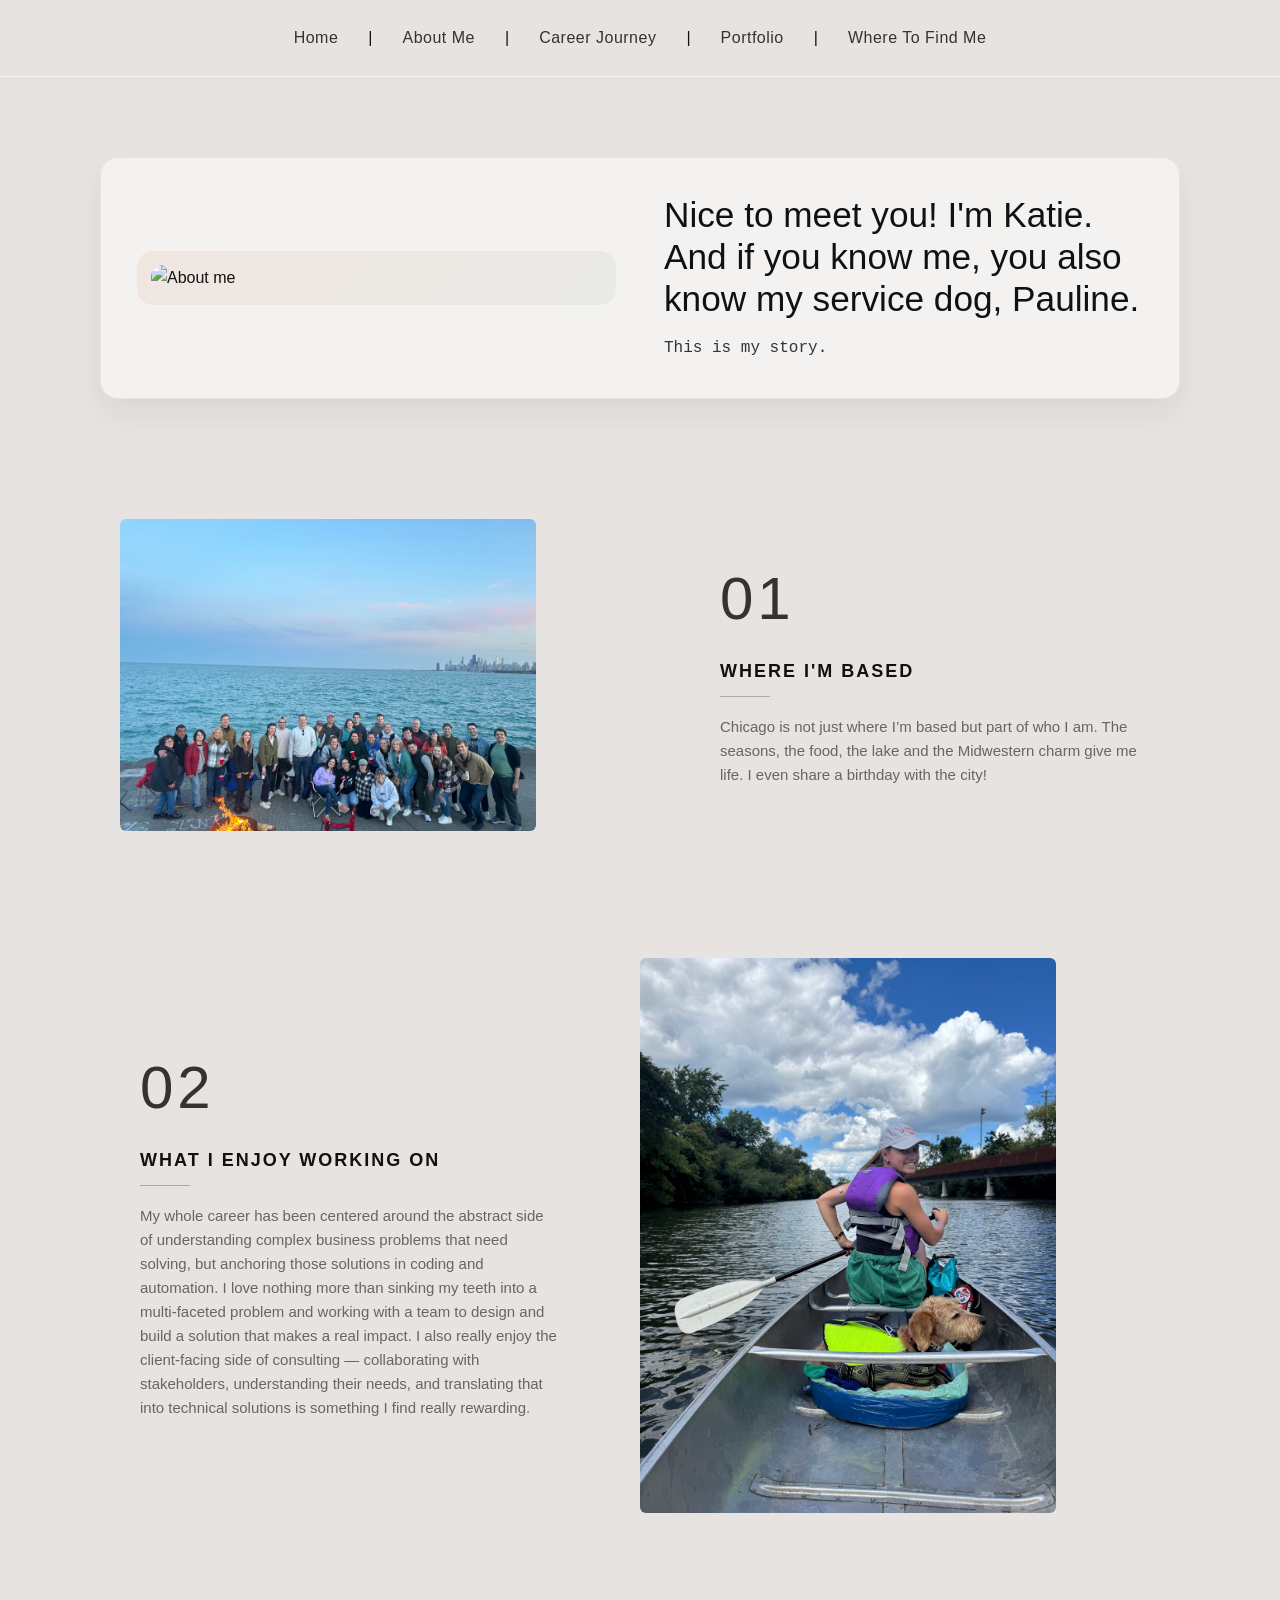
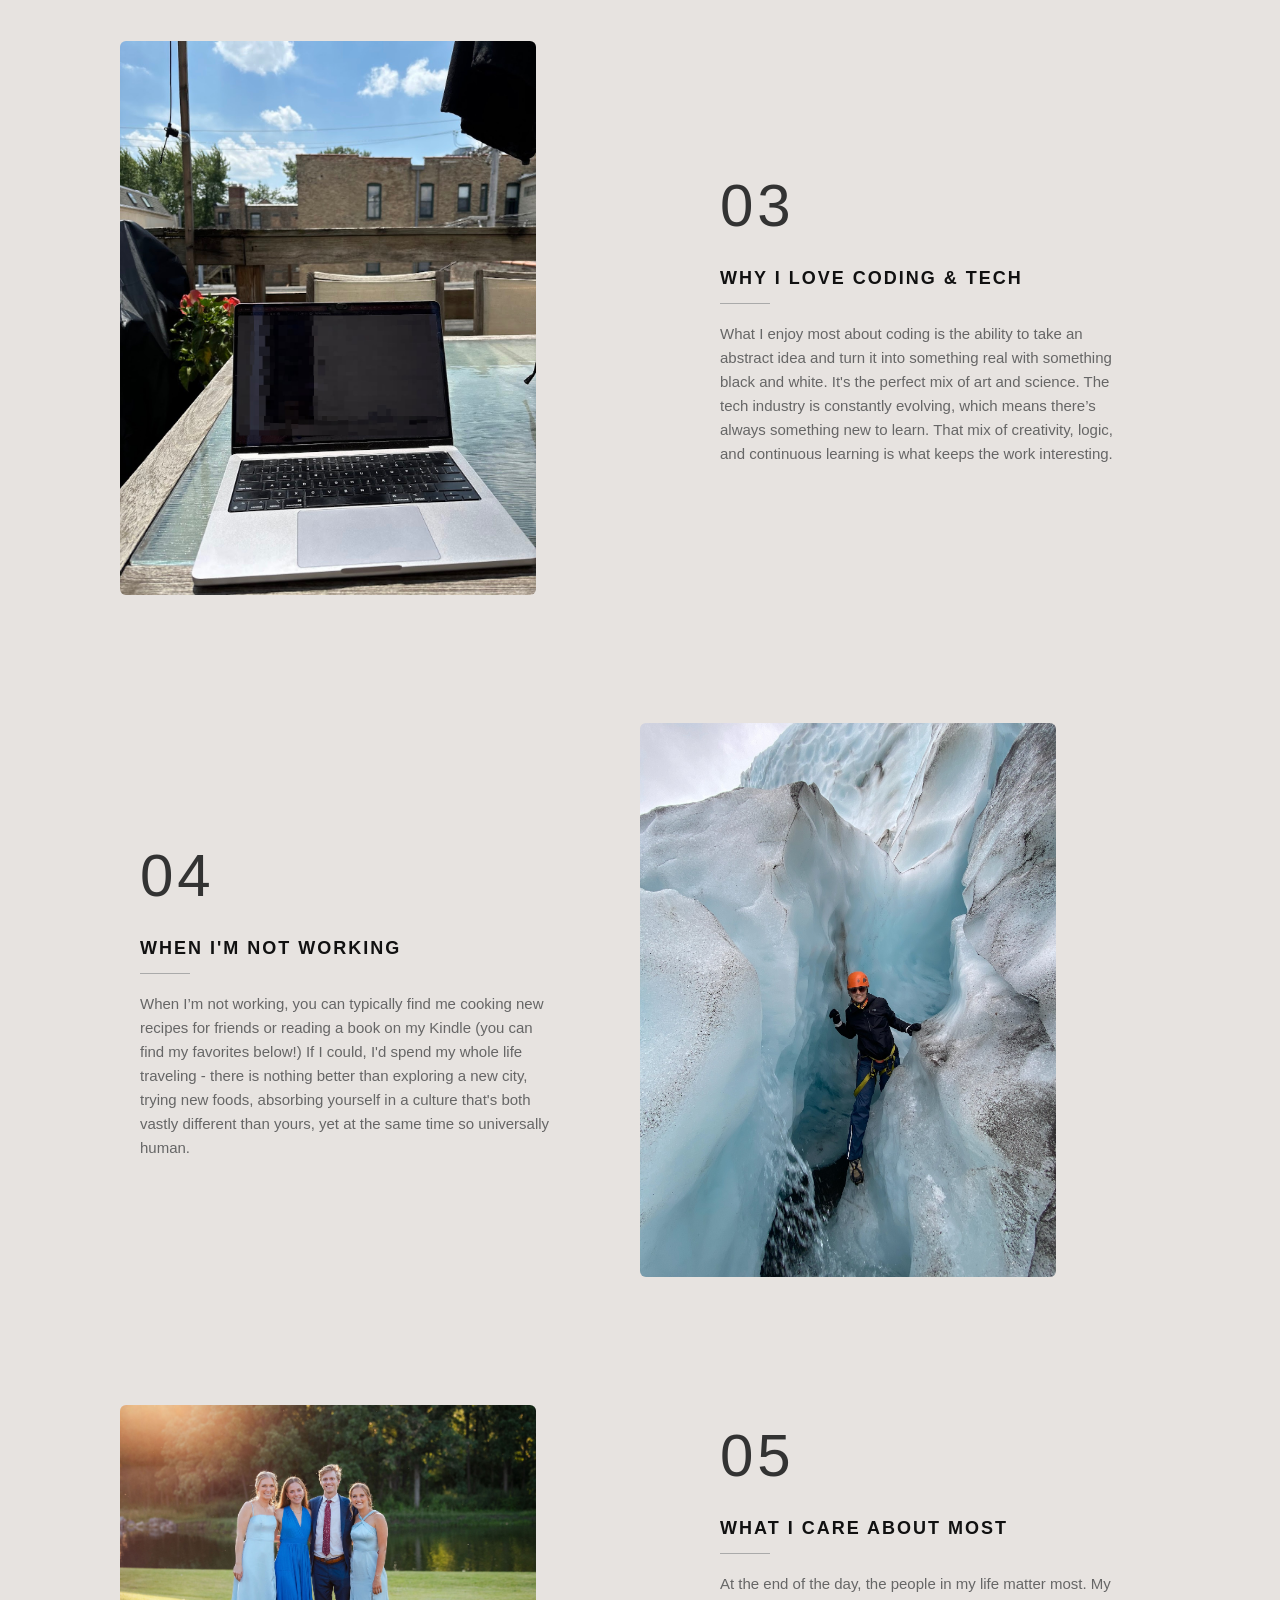
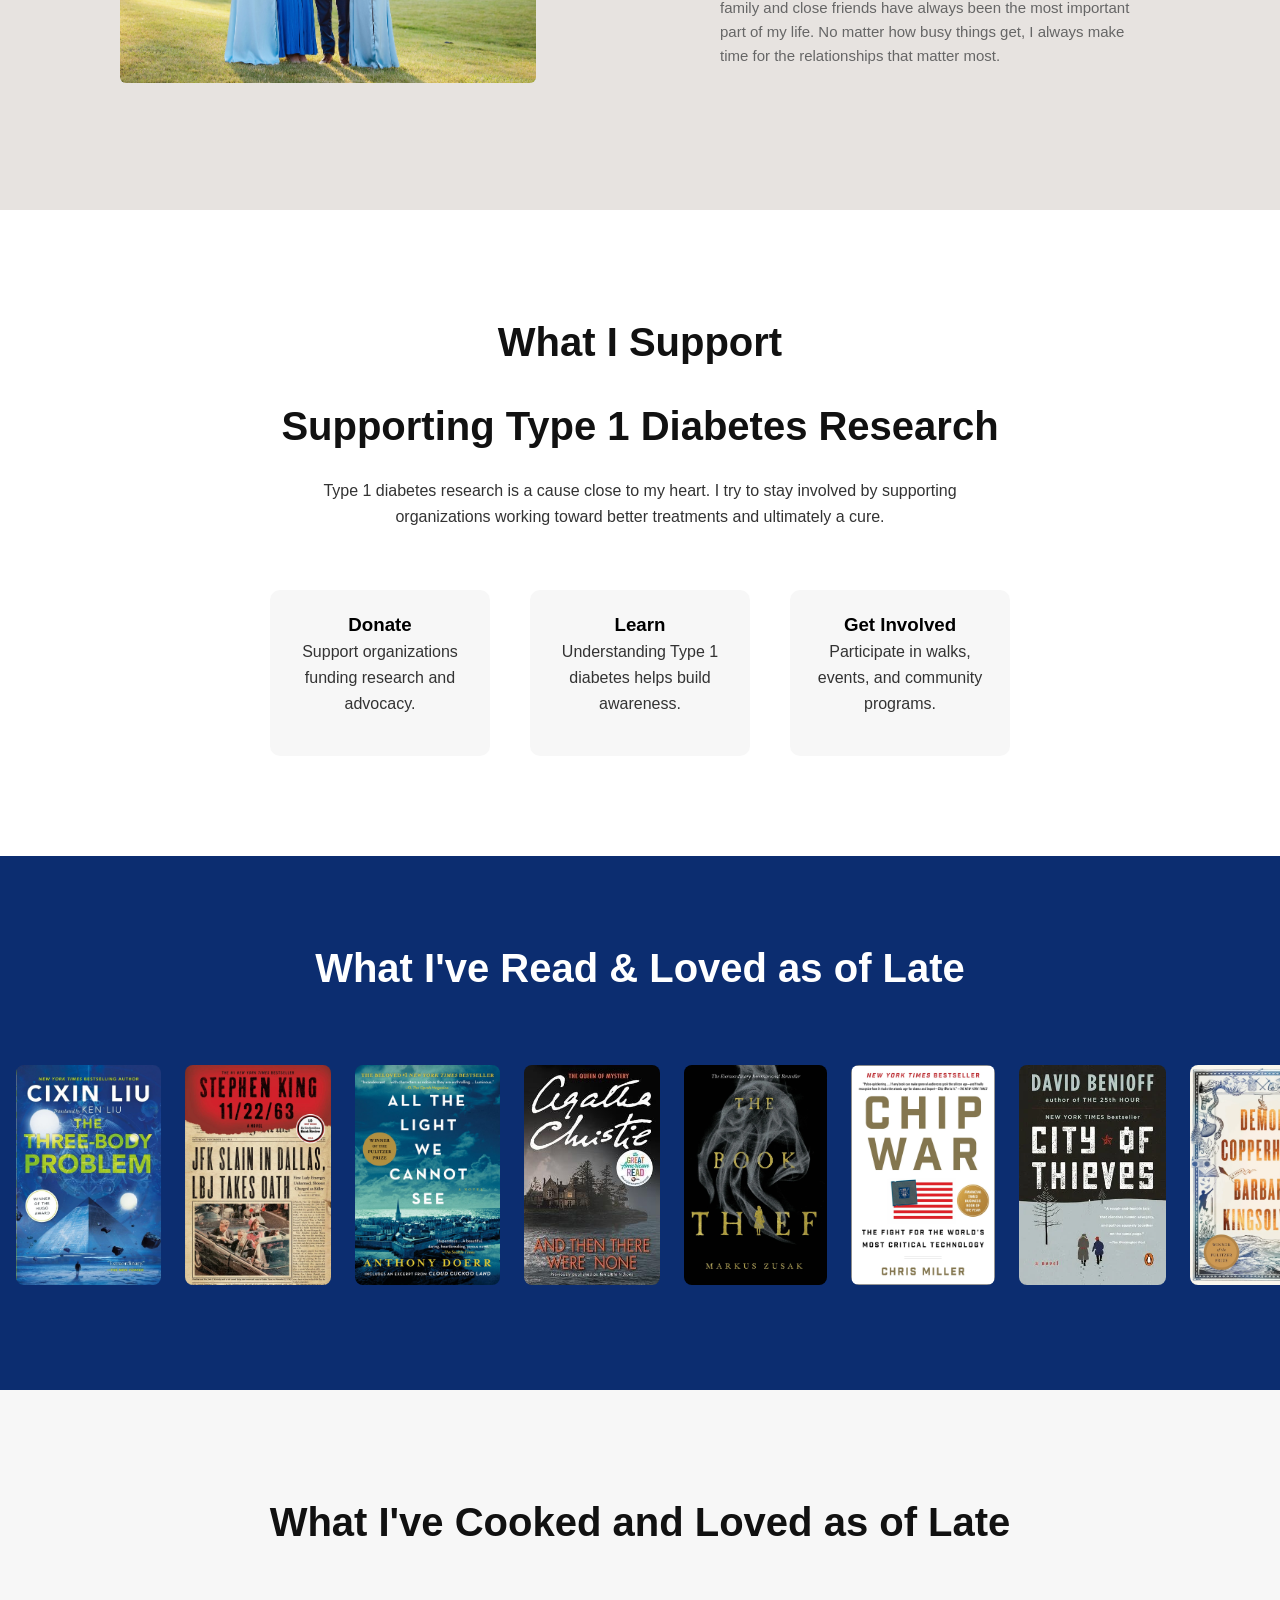
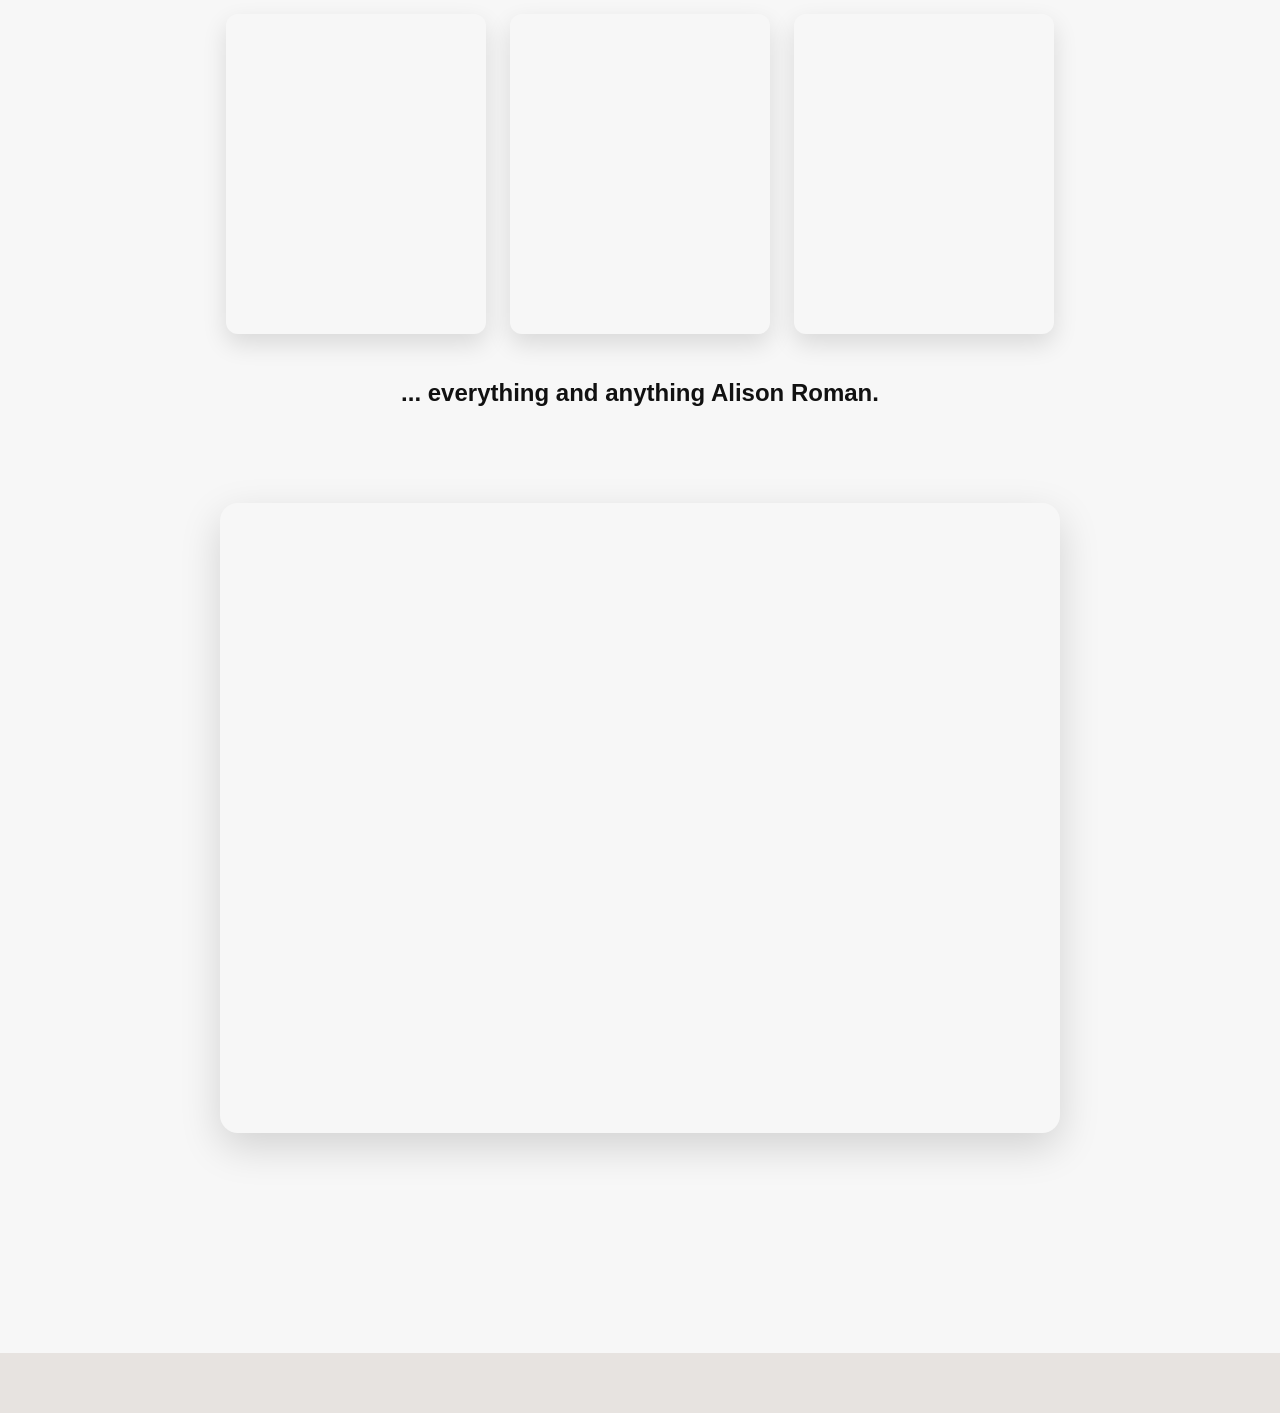
==== commit d1b42f6d: "Index styling and bug fixes" ====
--- a/about.html
+++ b/about.html
@@ -19,12 +19,14 @@
 
   <main class="container">
   <section class="about-main">
-      <img src="images/about_me.jpg" class="about-main-image" alt="About me">
+      <div class="about-main-image-wrap">
+        <img src="images/about_me.jpg" class="about-main-image" alt="About me">
+      </div>
       <div class="about-main-text">
           <p class="about-intro">
           Nice to meet you! I'm Katie. And if you know me, you also know my service dog, Pauline.
           </p>
-          <p>
+          <p class="about-story-line">
           This is my story.
           </p>
       </div>
--- a/styles.css
+++ b/styles.css
@@ -1,17 +1,18 @@
 /* =========================
    Base Reset
 ========================= */
-
 *{
-margin:0;
-padding:0;
-box-sizing:border-box;
+   margin:0;
+   padding:0;
+   box-sizing:border-box;
+   margin:0;
+   padding:0;
+   box-sizing:border-box;
 }
 
 /* =========================
    Color Variables
 ========================= */
-
 :root{
    --black:#111111;
    --dark-gray:#333333;
@@ -57,6 +58,10 @@
    line-height:1.6;
 }
 
+.home-page{
+   min-height:100vh;
+}
+
 /* =========================
    Layout Container
 ========================= */
@@ -147,6 +152,325 @@
 
 .about-text{
    flex:1;
+}
+
+/* =========================
+   Home Page Refresh
+========================= */
+
+.hero-shell{
+   position:relative;
+   overflow:hidden;
+   padding:40px 24px 24px;
+}
+
+.hero-shell::before{
+   content:"";
+   position:absolute;
+   top:-120px;
+   right:-80px;
+   width:360px;
+   height:360px;
+   background:radial-gradient(circle, rgba(198,93,30,0.2) 0%, rgba(198,93,30,0) 70%);
+   pointer-events:none;
+}
+
+.hero-shell::after{
+   content:"";
+   position:absolute;
+   bottom:20px;
+   left:-120px;
+   width:300px;
+   height:300px;
+   background:radial-gradient(circle, rgba(156,175,159,0.24) 0%, rgba(156,175,159,0) 72%);
+   pointer-events:none;
+}
+
+.hero-grid{
+   position:relative;
+   z-index:1;
+   width:min(1120px, 100%);
+   margin:0 auto;
+   display:grid;
+   grid-template-columns:minmax(0, 1.4fr) minmax(300px, .9fr);
+   gap:42px;
+   align-items:start;
+}
+
+.hero-copy{
+   padding:36px 0;
+}
+
+.eyebrow,
+.section-label,
+.highlight-label,
+.portrait-kicker,
+.path-number{
+   font-family:"Courier New", Courier, monospace;
+   letter-spacing:.08em;
+   text-transform:uppercase;
+}
+
+.eyebrow{
+   display:inline-block;
+   margin-bottom:14px;
+   padding:8px 12px;
+   border-radius:999px;
+   background:rgba(255,255,255,0.65);
+   color:#8E6250;
+   font-size:.85rem;
+}
+
+.home-page h1{
+   max-width:15ch;
+   font-size:clamp(2.2rem, 4.2vw, 3.6rem);
+   line-height:1;
+   margin-bottom:18px;
+}
+
+.hero-intro{
+   max-width:60ch;
+   font-size:1.02rem;
+   color:var(--dark-gray);
+   margin-bottom:28px;
+}
+
+.hello-world-inline{
+   font-family:"Courier New", Courier, monospace;
+   font-weight:700;
+   color:var(--burnt-orange);
+}
+
+.hero-actions{
+   display:flex;
+   flex-wrap:wrap;
+   gap:14px;
+   margin-bottom:32px;
+}
+
+.button-primary,
+.button-secondary{
+   display:inline-flex;
+   align-items:center;
+   justify-content:center;
+   min-height:48px;
+   padding:12px 20px;
+   border-radius:999px;
+   text-decoration:none;
+   font-weight:600;
+   transition:transform .2s ease, box-shadow .2s ease, background .2s ease, color .2s ease;
+}
+
+.button-primary{
+   background:var(--burnt-orange);
+   color:var(--white);
+   box-shadow:0 10px 18px rgba(198,93,30,0.18);
+}
+
+.button-secondary{
+   background:rgba(255,255,255,0.78);
+   color:var(--dark-gray);
+   border:1px solid rgba(17,17,17,0.08);
+}
+
+.button-primary:hover,
+.button-secondary:hover,
+.path-card:hover{
+   transform:translateY(-2px);
+}
+
+.button-primary:hover{
+   color:var(--white);
+   background:#b9561b;
+}
+
+.button-secondary:hover{
+   color:var(--black);
+   background:rgba(255,255,255,0.92);
+}
+
+.hero-highlights{
+   display:grid;
+   grid-template-columns:repeat(3, minmax(0, 1fr));
+   gap:16px;
+}
+
+.highlight-card{
+   padding:18px;
+   border-radius:14px;
+   background:rgba(255,255,255,0.72);
+   border:1px solid rgba(17,17,17,0.06);
+   box-shadow:0 10px 20px rgba(66,42,31,0.05);
+}
+
+.highlight-label{
+   display:block;
+   margin-bottom:10px;
+   font-size:.78rem;
+   color:#8E6250;
+}
+
+.highlight-card p{
+   margin:0;
+   color:var(--dark-gray);
+}
+
+.hero-portrait-card{
+   position:relative;
+   margin-top:72px;
+   padding:22px;
+   border-radius:18px;
+   background:rgba(255,255,255,0.68);
+   border:1px solid rgba(17,17,17,0.08);
+   box-shadow:0 16px 30px rgba(66,42,31,0.08);
+}
+
+.portrait-frame{
+   position:relative;
+   padding:14px;
+   border-radius:14px;
+   background:linear-gradient(135deg, rgba(198,93,30,0.12), rgba(156,175,159,0.14));
+   margin-bottom:18px;
+}
+
+.home-page .profile-pic{
+   width:100%;
+   display:block;
+   border-radius:18px;
+   box-shadow:0 16px 32px rgba(49,30,22,0.14);
+}
+
+.portrait-note{
+   padding:18px;
+   border-radius:12px;
+   background:rgba(255,252,250,0.9);
+}
+
+.portrait-kicker{
+   display:block;
+   margin-bottom:8px;
+   color:#8E6250;
+   font-size:.8rem;
+}
+
+.portrait-note p:last-child{
+   margin:0;
+}
+
+.welcome-section,
+.values-section{
+   padding-top:36px;
+   padding-bottom:72px;
+}
+
+.section-heading{
+   max-width:720px;
+   margin-bottom:28px;
+}
+
+.section-label{
+   color:#8E6250;
+   font-size:.82rem;
+   margin-bottom:8px;
+}
+
+.path-grid,
+.values-grid{
+   display:grid;
+   grid-template-columns:repeat(3, minmax(0, 1fr));
+   gap:20px;
+}
+
+.path-card,
+.value-card{
+   display:block;
+   padding:26px;
+   border-radius:14px;
+   text-decoration:none;
+   border:1px solid rgba(17,17,17,0.07);
+   background:rgba(255,255,255,0.7);
+   box-shadow:0 12px 20px rgba(66,42,31,0.06);
+   transition:transform .2s ease, box-shadow .2s ease, border-color .2s ease;
+}
+
+.path-card{
+   color:inherit;
+}
+
+.path-card:hover,
+.value-card:hover{
+   box-shadow:0 20px 34px rgba(66,42,31,0.12);
+   border-color:rgba(198,93,30,0.3);
+}
+
+.path-number{
+   display:inline-block;
+   margin-bottom:12px;
+   color:#8E6250;
+   font-size:.8rem;
+}
+
+.path-card h3,
+.value-card h3{
+   margin-bottom:12px;
+   font-size:1.55rem;
+}
+
+.path-card p,
+.value-card p{
+   margin:0;
+   color:var(--dark-gray);
+}
+
+.values-panel{
+   padding:36px;
+   border-radius:18px;
+   background:
+      linear-gradient(135deg, rgba(255,252,250,0.94), rgba(231,227,224,0.92));
+   border:1px solid rgba(17,17,17,0.07);
+   box-shadow:0 16px 28px rgba(66,42,31,0.07);
+}
+
+@media (max-width: 980px){
+   .hero-grid,
+   .path-grid,
+   .values-grid,
+   .hero-highlights{
+      grid-template-columns:1fr;
+   }
+
+   .home-page h1{
+      max-width:none;
+   }
+}
+
+@media (max-width: 720px){
+   .container{
+      padding:32px 20px;
+   }
+
+   .hero-shell{
+      padding:20px 16px 16px;
+   }
+
+   .home-page h1{
+      font-size:clamp(2rem, 9vw, 3rem);
+   }
+
+   .hero-copy{
+      padding:20px 0 0;
+   }
+
+   .hero-portrait-card{
+      margin-top:0;
+   }
+
+   .hero-portrait-card,
+   .values-panel,
+   .path-card,
+   .value-card{
+      border-radius:14px;
+   }
 }
 
 /* =========================
@@ -300,6 +624,7 @@
 
 .parabola .role-item h5{
    color:var(--parabola-teal);
+   color:var(--parabola-teal);
 }
 
 .origami-section{
@@ -404,6 +729,7 @@
 
 html{
    scroll-behavior:smooth;
+   scroll-behavior:smooth;
 }
 
 /* =========================
@@ -417,6 +743,12 @@
    font-size:.9rem;
    color:var(--dark-gray);
    border-top:1px solid var(--light-gray);
+   margin-top:60px;
+   padding:30px 0;
+   text-align:center;
+   font-size:.9rem;
+   color:var(--dark-gray);
+   border-top:1px solid var(--light-gray);
 }
 
 
@@ -427,9 +759,15 @@
 .find-me{
    padding:80px 10%;
    text-align:center;
+   padding:80px 10%;
+   text-align:center;
 }
 
 .platform-grid{
+   display:grid;
+   grid-template-columns:repeat(3, 1fr);
+   gap:30px;
+   margin-top:40px;
    display:grid;
    grid-template-columns:repeat(3, 1fr);
    gap:30px;
@@ -444,18 +782,30 @@
    text-align:left;
    transition:all .3s ease;
    backdrop-filter:blur(6px);
+   position:relative;
+   background:rgba(255,255,255,.05);
+   border-radius:14px;
+   padding:35px;
+   text-align:left;
+   transition:all .3s ease;
+   backdrop-filter:blur(6px);
 }
 
 .platform-card:hover{
+   transform:translateY(-8px);
    transform:translateY(-8px);
 }
 
 .platform-logo{
    height:80px;
    margin-bottom:16px;
+   height:80px;
+   margin-bottom:16px;
 }
 
 .platform-card h3{
+   color:black;
+   margin-bottom:10px;
    color:black;
    margin-bottom:10px;
 }
@@ -470,6 +820,15 @@
    padding:35px;
    transition:all .3s ease;
    cursor:pointer;
+   display:block;
+   text-decoration:none;
+   color:inherit;
+   position:relative;
+   background:rgba(255,255,255,.05);
+   border-radius:14px;
+   padding:35px;
+   transition:all .3s ease;
+   cursor:pointer;
 }
 
 .platform-btn{
@@ -479,18 +838,28 @@
    margin-top:18px;
    font-size:.9rem;
    font-weight:500;
+   opacity:0;
+   transform:translateY(10px);
+   transition:all .25s ease;
+   margin-top:18px;
+   font-size:.9rem;
+   font-weight:500;
 }
 
 .platform-card:hover .platform-btn{
    opacity:1;
    transform:translateY(0);
+   opacity:1;
+   transform:translateY(0);
 }
 
 .linkedin:hover{
    box-shadow:0 10px 35px rgba(10,102,194,.35);
+   box-shadow:0 10px 35px rgba(10,102,194,.35);
 }
 
 .github:hover{
+   box-shadow:0 10px 35px rgb(0, 0, 0);
    box-shadow:0 10px 35px rgb(0, 0, 0);
 }
 
@@ -546,20 +915,66 @@
    About Me Numbers
 ========================= */
 .about-main{
-   display:flex;
+   display:grid;
+   grid-template-columns:minmax(300px, 1fr) minmax(320px, 1fr);
    align-items:center;
-   gap:50px;
-   margin-bottom:80px;
+   gap:48px;
+   margin:20px auto 100px;
+   padding:36px;
+   border-radius:18px;
+   background:rgba(255,255,255,0.55);
+   border:1px solid rgba(17,17,17,0.06);
+   box-shadow:0 16px 28px rgba(66,42,31,0.06);
+}
+
+.about-main-image-wrap{
+   padding:14px;
+   border-radius:16px;
+   background:linear-gradient(135deg, rgba(198,93,30,0.08), rgba(156,175,159,0.12));
 }
 
 .about-main-image{
-   /* width:320px; */
-   width:50%;
+   display:block;
+   width:100%;
+   max-width:100%;
    border-radius:12px;
 }
 
 .about-main-text{
    flex:1;
+   max-width:520px;
+}
+
+.about-main-text p:last-child{
+   margin-bottom:0;
+}
+
+.about-story-line{
+   font-family:"Courier New", Courier, monospace;
+}
+
+.about-intro{
+   font-size:clamp(1.6rem, 3vw, 2.2rem);
+   line-height:1.2;
+   color:var(--black);
+   margin-bottom:16px;
+}
+
+@media (max-width: 820px){
+   .about-main{
+      grid-template-columns:1fr;
+      gap:28px;
+      padding:24px;
+      margin-bottom:72px;
+   }
+
+   .about-main-text{
+      max-width:none;
+   }
+
+   .about-intro{
+      font-size:clamp(1.4rem, 7vw, 1.9rem);
+   }
 }
 
 .story-block{
@@ -733,17 +1148,20 @@
   overflow-x:hidden;
   overflow-y:visible;
   position:relative;
-  padding:25px, 0px;
+  padding:25px 16px;
 }
 
 .book-track{
   display:flex;
   gap:24px;
   width:max-content;
-  animation:scrollBooks 8s linear infinite;
+  animation:scrollBooks 24s linear infinite;
+  will-change:transform;
 }
 
 .book-track img{
+  position:relative;
+  display:block;
   height:220px;
   width:auto;
   border-radius:8px;
@@ -765,11 +1183,11 @@
 
 @keyframes scrollBooks{
   0%{
-    margin-left:0;
+    transform:translateX(0);
   }
 
   100%{
-    margin-left:-50%;
+    transform:translateX(calc(-50% - 12px));
   }
 }
 
@@ -829,4 +1247,4 @@
   height:100%;
   object-fit:cover;
   object-position:center 65%; 
-}+}
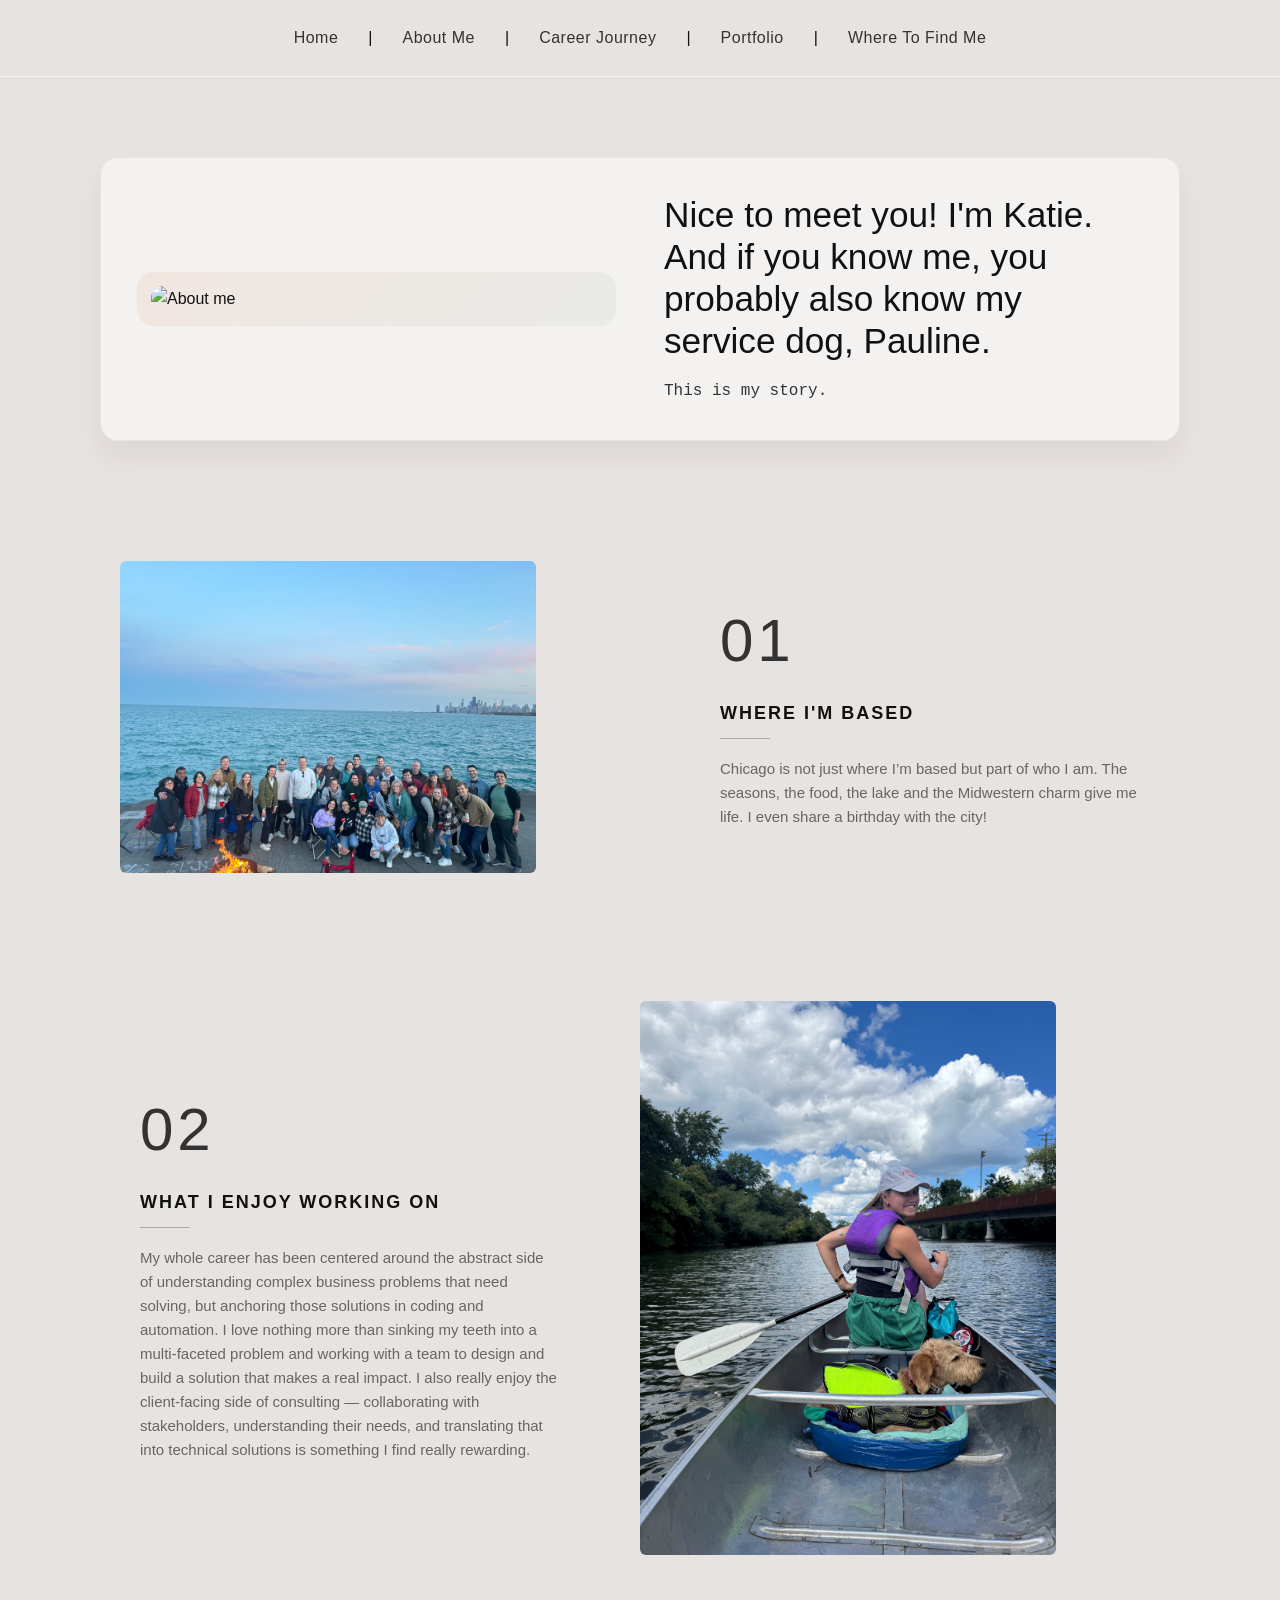
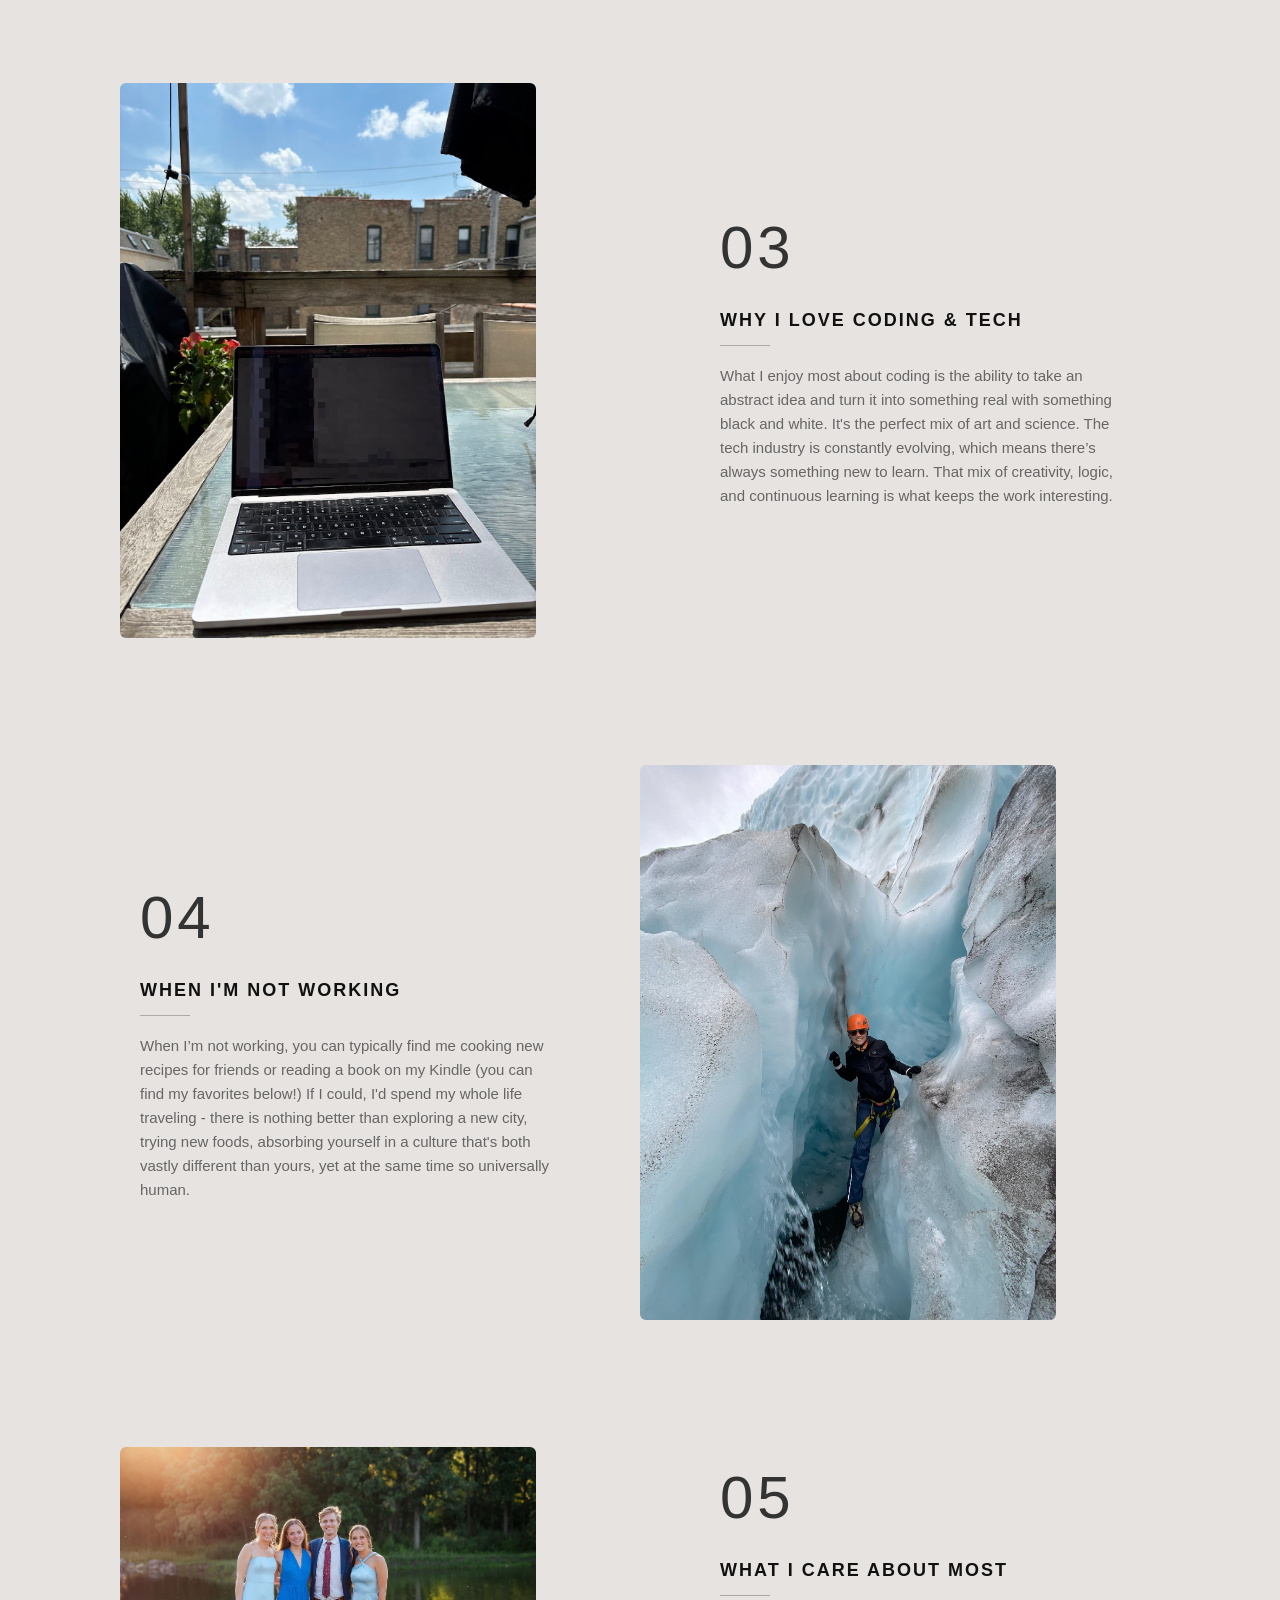
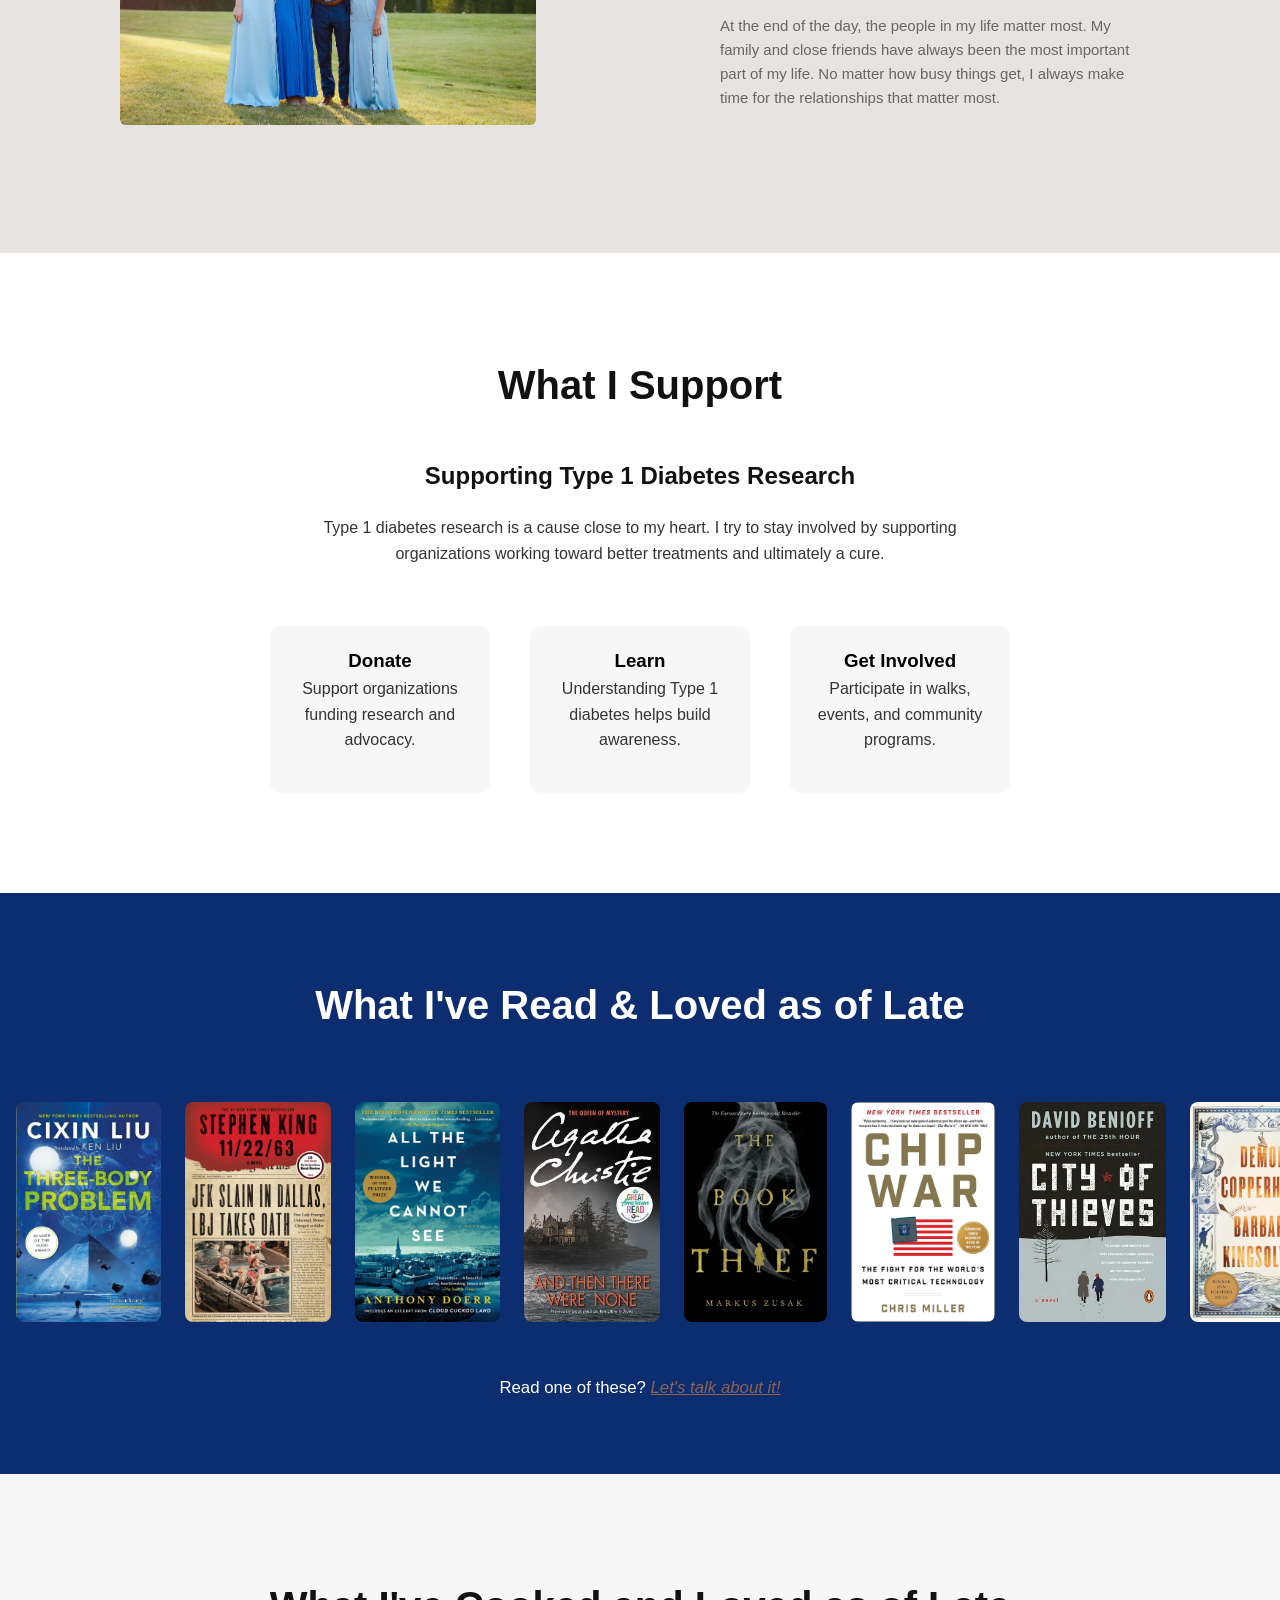
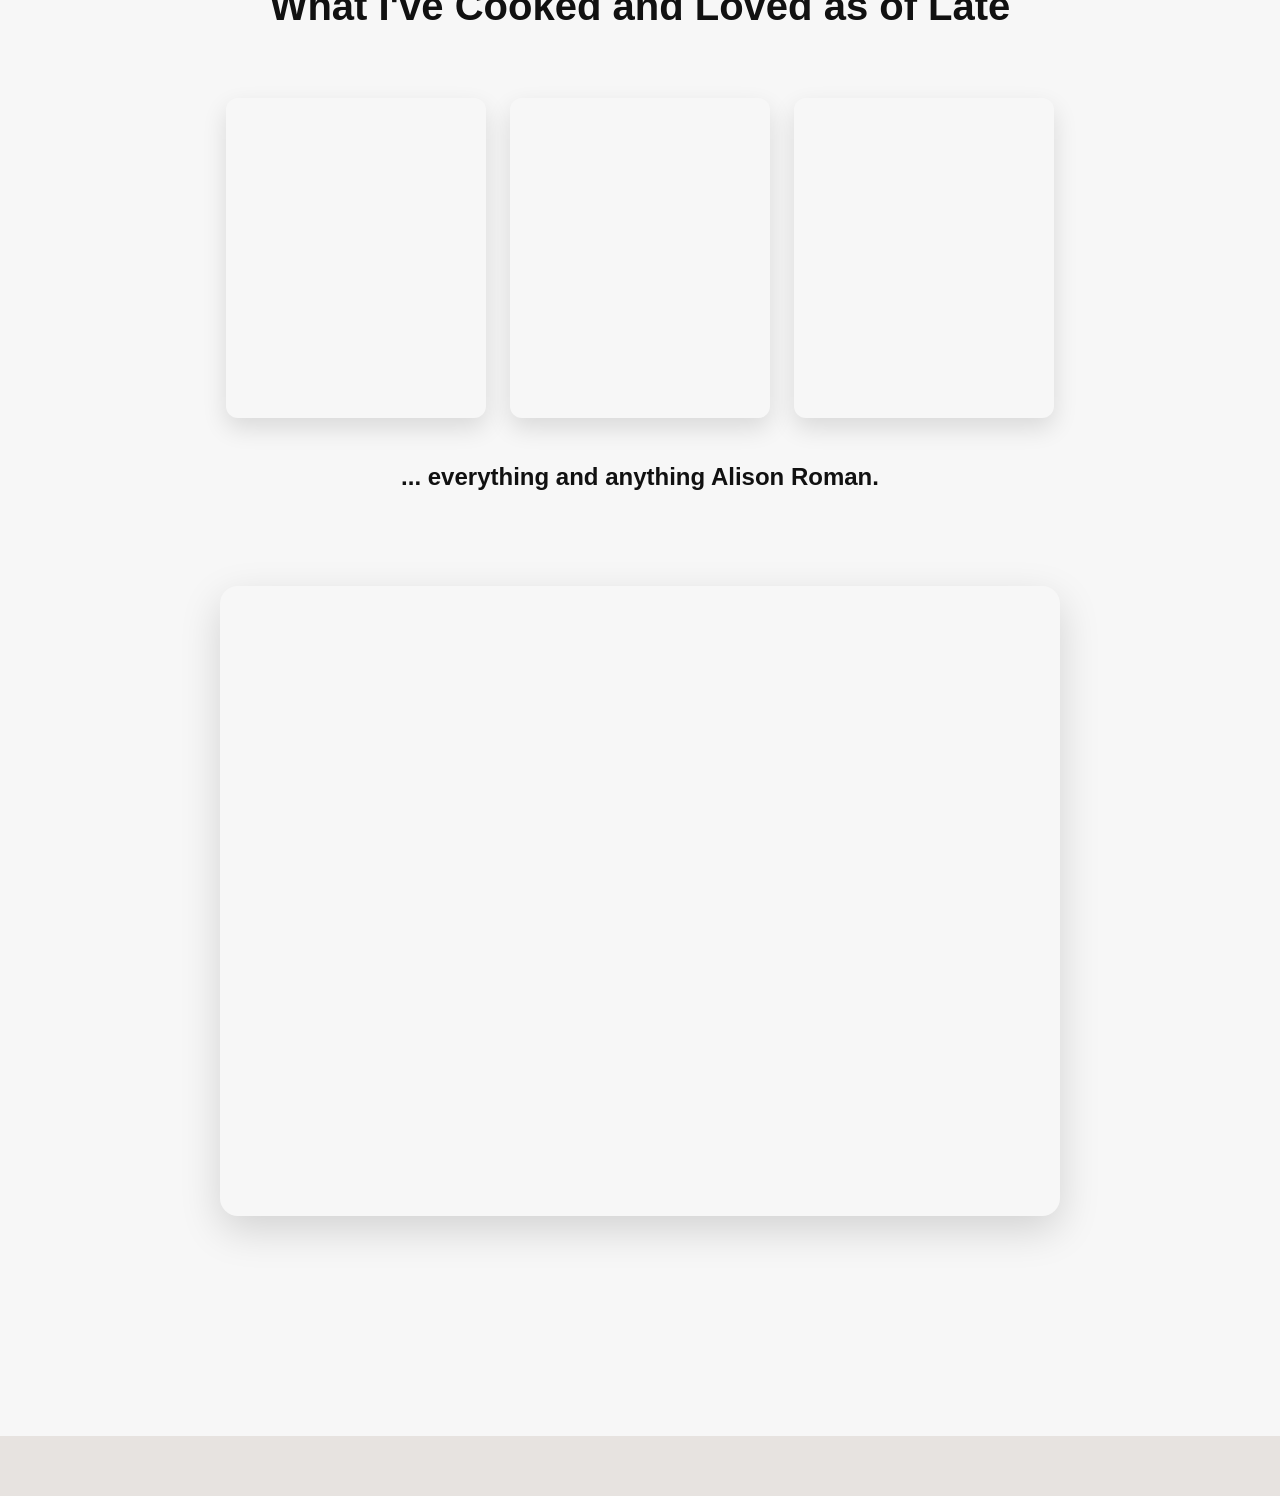
==== commit b808fa25: "Refine site layout and portfolio placeholder" ====
--- a/about.html
+++ b/about.html
@@ -24,7 +24,7 @@
       </div>
       <div class="about-main-text">
           <p class="about-intro">
-          Nice to meet you! I'm Katie. And if you know me, you also know my service dog, Pauline.
+          Nice to meet you! I'm Katie. And if you know me, you probably also know my service dog, Pauline.
           </p>
           <p class="about-story-line">
           This is my story.
@@ -119,7 +119,7 @@
 
   <section class="t1d-section">
     <h1>What I Support</h1>
-    <h1>Supporting Type 1 Diabetes Research</h1>
+    <h2>Supporting Type 1 Diabetes Research</h2>
     <p class="t1d-intro">
       Type 1 diabetes research is a cause close to my heart. I try to stay
       involved by supporting organizations working toward better treatments
@@ -256,9 +256,12 @@
         <img src="images/books/songofachilles.webp" alt="The Song of Achilles">
         <img src="images/books/thousandsplendidsuns.jpg" alt="A Thousand Splendid Suns">
         <img src="images/books/willofthemany.webp" alt="The Will of the Many">
-
-      </div>
-    </div>
+      </div>
+    </div>
+    <p>
+      Read one of these?
+      <i><a href="https://forms.gle/f2fFaNrEbCBMErDU6" target="_blank">Let's talk about it!</a></i>
+    </p>
   </section>
 
   <section class="cooking-section">
--- a/styles.css
+++ b/styles.css
@@ -193,12 +193,12 @@
    margin:0 auto;
    display:grid;
    grid-template-columns:minmax(0, 1.4fr) minmax(300px, .9fr);
-   gap:42px;
+   gap:56px;
    align-items:start;
 }
 
 .hero-copy{
-   padding:36px 0;
+   padding:28px 0;
 }
 
 .eyebrow,
@@ -218,21 +218,21 @@
    border-radius:999px;
    background:rgba(255,255,255,0.65);
    color:#8E6250;
-   font-size:.85rem;
+   font-size:.92rem;
 }
 
 .home-page h1{
-   max-width:15ch;
-   font-size:clamp(2.2rem, 4.2vw, 3.6rem);
-   line-height:1;
-   margin-bottom:18px;
+   max-width:17ch;
+   font-size:clamp(2rem, 3.6vw, 3.05rem);
+   line-height:1.05;
+   margin-bottom:16px;
 }
 
 .hero-intro{
-   max-width:60ch;
+   max-width:56ch;
    font-size:1.02rem;
    color:var(--dark-gray);
-   margin-bottom:28px;
+   margin-bottom:24px;
 }
 
 .hello-world-inline{
@@ -268,9 +268,9 @@
 }
 
 .button-secondary{
-   background:rgba(255,255,255,0.78);
-   color:var(--dark-gray);
-   border:1px solid rgba(17,17,17,0.08);
+   background:rgba(198,93,30,0.1);
+   color:var(--burnt-orange);
+   border:1px solid rgba(198,93,30,0.24);
 }
 
 .button-primary:hover,
@@ -285,8 +285,17 @@
 }
 
 .button-secondary:hover{
-   color:var(--black);
-   background:rgba(255,255,255,0.92);
+   color:#8f4315;
+   background:rgba(198,93,30,0.16);
+}
+
+.button-primary:focus-visible,
+.button-secondary:focus-visible,
+.path-card:focus-visible,
+.platform-card:focus-visible,
+.contact-card:focus-visible{
+   outline:3px solid rgba(198,93,30,0.32);
+   outline-offset:3px;
 }
 
 .hero-highlights{
@@ -370,8 +379,9 @@
 
 .section-label{
    color:#8E6250;
-   font-size:.82rem;
-   margin-bottom:8px;
+   font-size:.96rem;
+   font-weight:700;
+   margin-bottom:10px;
 }
 
 .path-grid,
@@ -407,7 +417,7 @@
    display:inline-block;
    margin-bottom:12px;
    color:#8E6250;
-   font-size:.8rem;
+   font-size:.92rem;
 }
 
 .path-card h3,
@@ -470,6 +480,133 @@
    .path-card,
    .value-card{
       border-radius:14px;
+   }
+}
+
+/* =========================
+   Portfolio Placeholder
+========================= */
+
+.portfolio-page{
+   min-height:100vh;
+}
+
+.portfolio-hero{
+   position:relative;
+   overflow:hidden;
+   padding:52px 0 80px;
+}
+
+.portfolio-hero::before,
+.portfolio-hero::after{
+   content:"";
+   position:absolute;
+   border-radius:999px;
+   pointer-events:none;
+}
+
+.portfolio-hero::before{
+   top:20px;
+   right:-80px;
+   width:320px;
+   height:320px;
+   background:radial-gradient(circle, rgba(198,93,30,0.18) 0%, rgba(198,93,30,0) 72%);
+}
+
+.portfolio-hero::after{
+   bottom:-60px;
+   left:-40px;
+   width:280px;
+   height:280px;
+   background:radial-gradient(circle, rgba(156,175,159,0.28) 0%, rgba(156,175,159,0) 72%);
+}
+
+.portfolio-grid{
+   position:relative;
+   z-index:1;
+   display:block;
+}
+
+.portfolio-heading{
+   display:flex;
+   align-items:flex-start;
+   gap:18px;
+   margin-bottom:18px;
+}
+
+.portfolio-copy h1{
+   font-size:clamp(2.4rem, 5vw, 4.1rem);
+   line-height:1.02;
+   margin-bottom:0;
+}
+
+.portfolio-heading-art{
+   width:72px;
+   flex-shrink:0;
+}
+
+.portfolio-intro{
+   font-size:1.08rem;
+   margin-bottom:16px;
+}
+
+.portfolio-note{
+   margin-bottom:28px;
+}
+
+.portfolio-actions{
+   margin-bottom:18px;
+}
+
+.home-page .hero-actions .button-primary,
+.home-page .hero-actions .button-secondary,
+.portfolio-actions .button-primary,
+.portfolio-actions .button-secondary{
+   background:rgba(198,93,30,0.1);
+   color:var(--burnt-orange);
+   border:1px solid rgba(198,93,30,0.24);
+   box-shadow:none;
+}
+
+.home-page .hero-actions .button-primary:hover,
+.home-page .hero-actions .button-secondary:hover,
+.portfolio-actions .button-primary:hover,
+.portfolio-actions .button-secondary:hover{
+   color:var(--white);
+   background:#b9561b;
+   box-shadow:0 10px 18px rgba(198,93,30,0.18);
+}
+
+.portfolio-card-kicker{
+   font-family:"Courier New", Courier, monospace;
+   font-size:.8rem;
+   letter-spacing:.08em;
+   text-transform:uppercase;
+   color:#8E6250;
+   margin-top:26px;
+   margin-bottom:14px;
+}
+
+.portfolio-list{
+   padding-left:20px;
+   color:var(--dark-gray);
+}
+
+.portfolio-list li + li{
+   margin-top:10px;
+}
+
+@media (max-width: 720px){
+   .portfolio-hero{
+      padding:28px 0 48px;
+   }
+
+   .portfolio-heading{
+      gap:12px;
+   }
+
+   .portfolio-heading-art{
+      width:56px;
    }
 }
 
@@ -751,6 +888,66 @@
    border-top:1px solid var(--light-gray);
 }
 
+/* =========================
+   Form Embed
+========================= */
+.form-section{
+   padding-top:20px;
+   padding-bottom:20px;
+}
+
+.reconnect-card{
+   max-width:760px;
+   margin:0 auto;
+   padding:28px 30px;
+   border-radius:18px;
+   background:rgba(255,255,255,0.74);
+   border:1px solid rgba(17,17,17,0.07);
+   box-shadow:0 12px 24px rgba(66,42,31,0.06);
+}
+
+.reconnect-card p{
+   margin-bottom:0;
+   color:var(--dark-gray);
+   font-size:1.02rem;
+}
+
+.form-frame-section{
+   padding-top:0;
+   padding-bottom:40px;
+}
+.form-embed{
+   max-width:760px;
+   margin:0 auto;
+   padding:18px;
+   border-radius:12px;
+   background:rgba(255,255,255,0.78);
+   box-shadow:0 12px 24px rgba(66,42,31,0.06);
+   border:1px solid rgba(17,17,17,0.06);
+}
+.form-embed iframe{
+   width:100%;
+   aspect-ratio:640 / 691;
+   height:auto;
+   border:0;
+   display:block;
+   border-radius:10px;
+}
+
+@media (max-width:720px){
+   .form-embed{
+      max-width:100%;
+      margin:0;
+      padding:12px;
+      border-radius:10px;
+   }
+
+   .reconnect-card{
+      padding:22px 20px;
+      border-radius:14px;
+   }
+}
+
 
 /* =========================
    Where to find me page
@@ -758,9 +955,8 @@
 
 .find-me{
    padding:80px 10%;
-   text-align:center;
+   text-align:left;
    padding:80px 10%;
-   text-align:center;
 }
 
 .platform-grid{
@@ -872,6 +1068,18 @@
    text-align:center;
 }
 
+.contact-options-section{
+   padding-top:20px;
+   padding-bottom:20px;
+}
+
+.contact-options-grid{
+   display:grid;
+   grid-template-columns:repeat(2, minmax(0, 1fr));
+   gap:20px;
+   align-items:stretch;
+}
+
 .contact-card{
    display:flex;
    align-items:center;
@@ -879,8 +1087,8 @@
    background:rgba(255,255,255,.05);
    border-radius:14px;
    padding:30px 7px 30px 45px;
-   margin:0 auto 0 auto;
-   max-width:500px;
+   margin:0;
+   max-width:none;
    text-decoration:none;
    color:inherit;
    transition:all .25s ease;
@@ -908,6 +1116,25 @@
 
 .contact-card .platform-btn{
    margin-left:auto;
+}
+
+.contact-card-form{
+   padding-right:32px;
+}
+
+.contact-card-form .platform-btn{
+   opacity:1;
+   transform:none;
+}
+
+@media (max-width:720px){
+   .contact-options-grid{
+      grid-template-columns:1fr;
+   }
+
+   .contact-card{
+      padding:26px 24px;
+   }
 }
 
 
@@ -1133,9 +1360,19 @@
 ========================= */
 .reading-section{
   background:#0C2D70;
-  padding:80px 0;
+  padding:80px 0 52px;
   color:white;
   text-align:center;
+  width:100vw;
+  margin-left:calc(50% - 50vw);
+}
+
+.reading-section p{
+  margin-top:28px;
+  padding:0 10px;
+  color:white;
+  text-align:center;
+  font-size:1.05rem;
   width:100vw;
   margin-left:calc(50% - 50vw);
 }
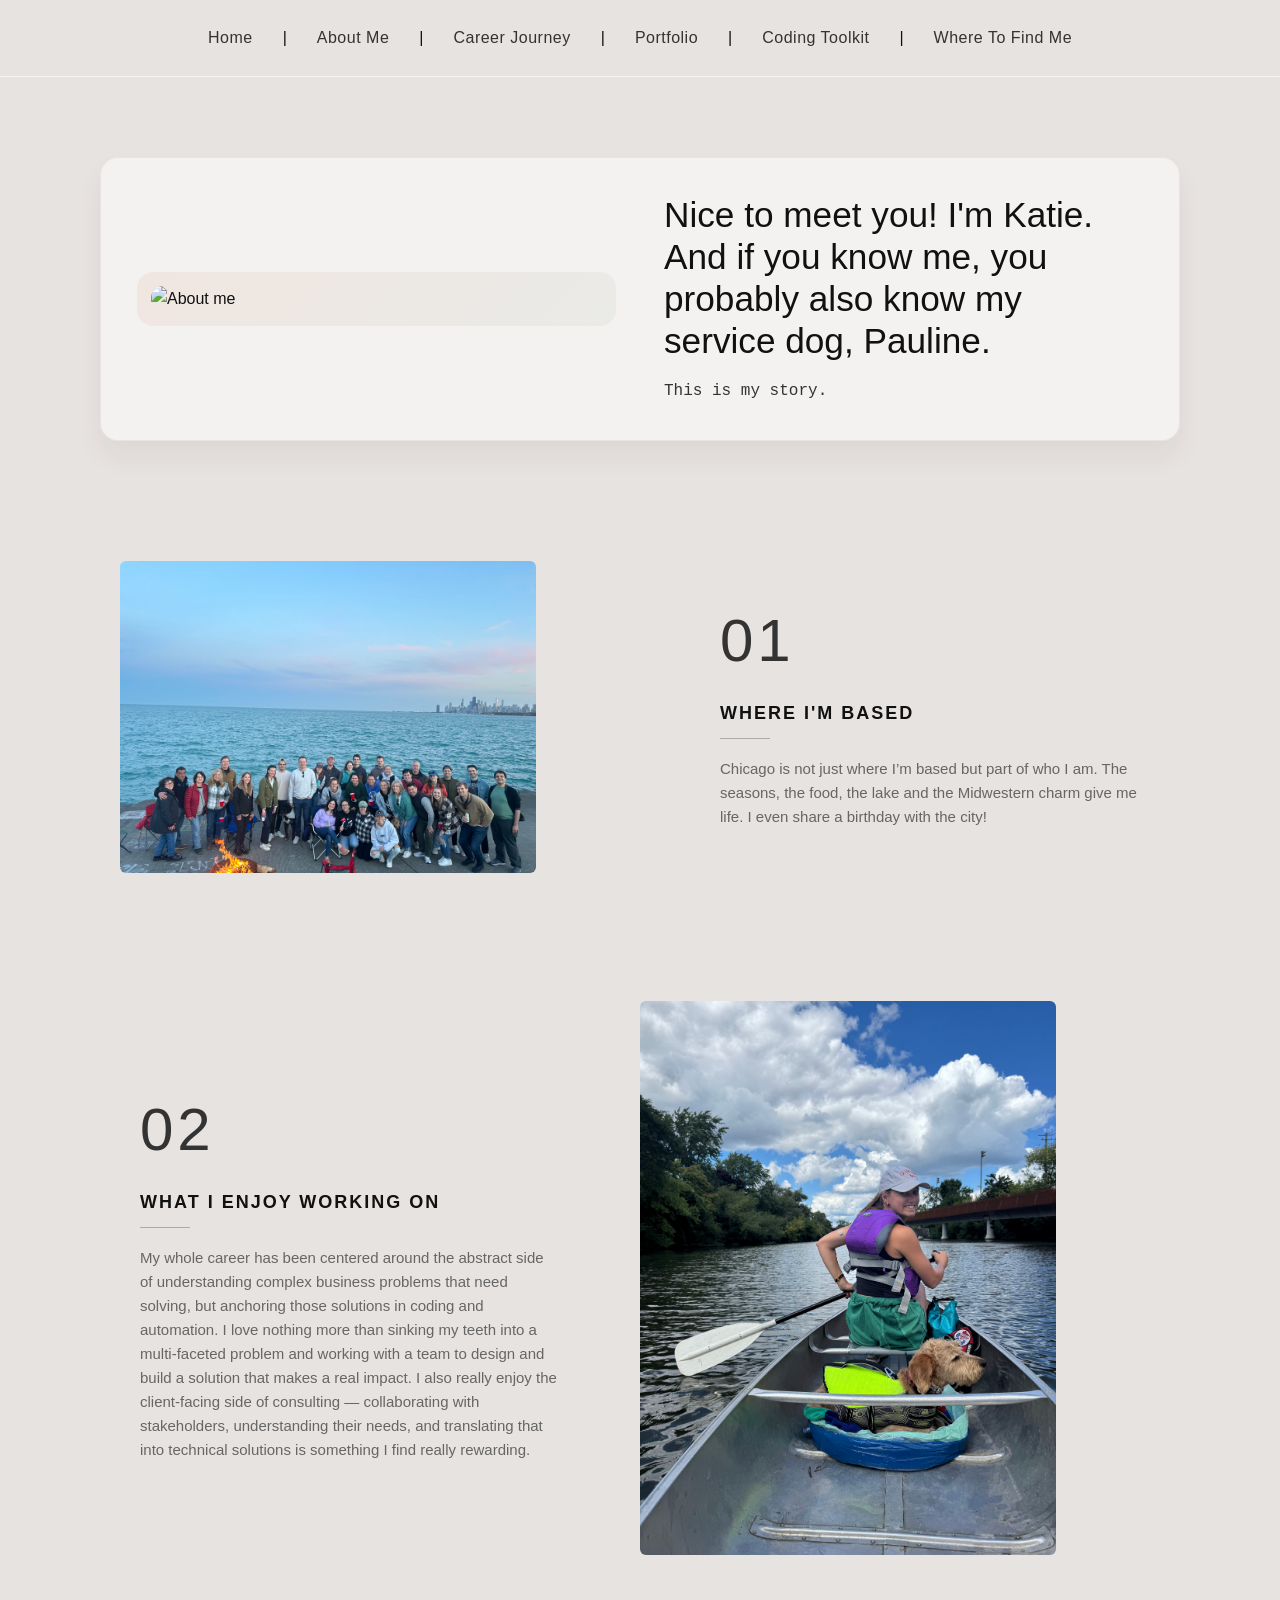
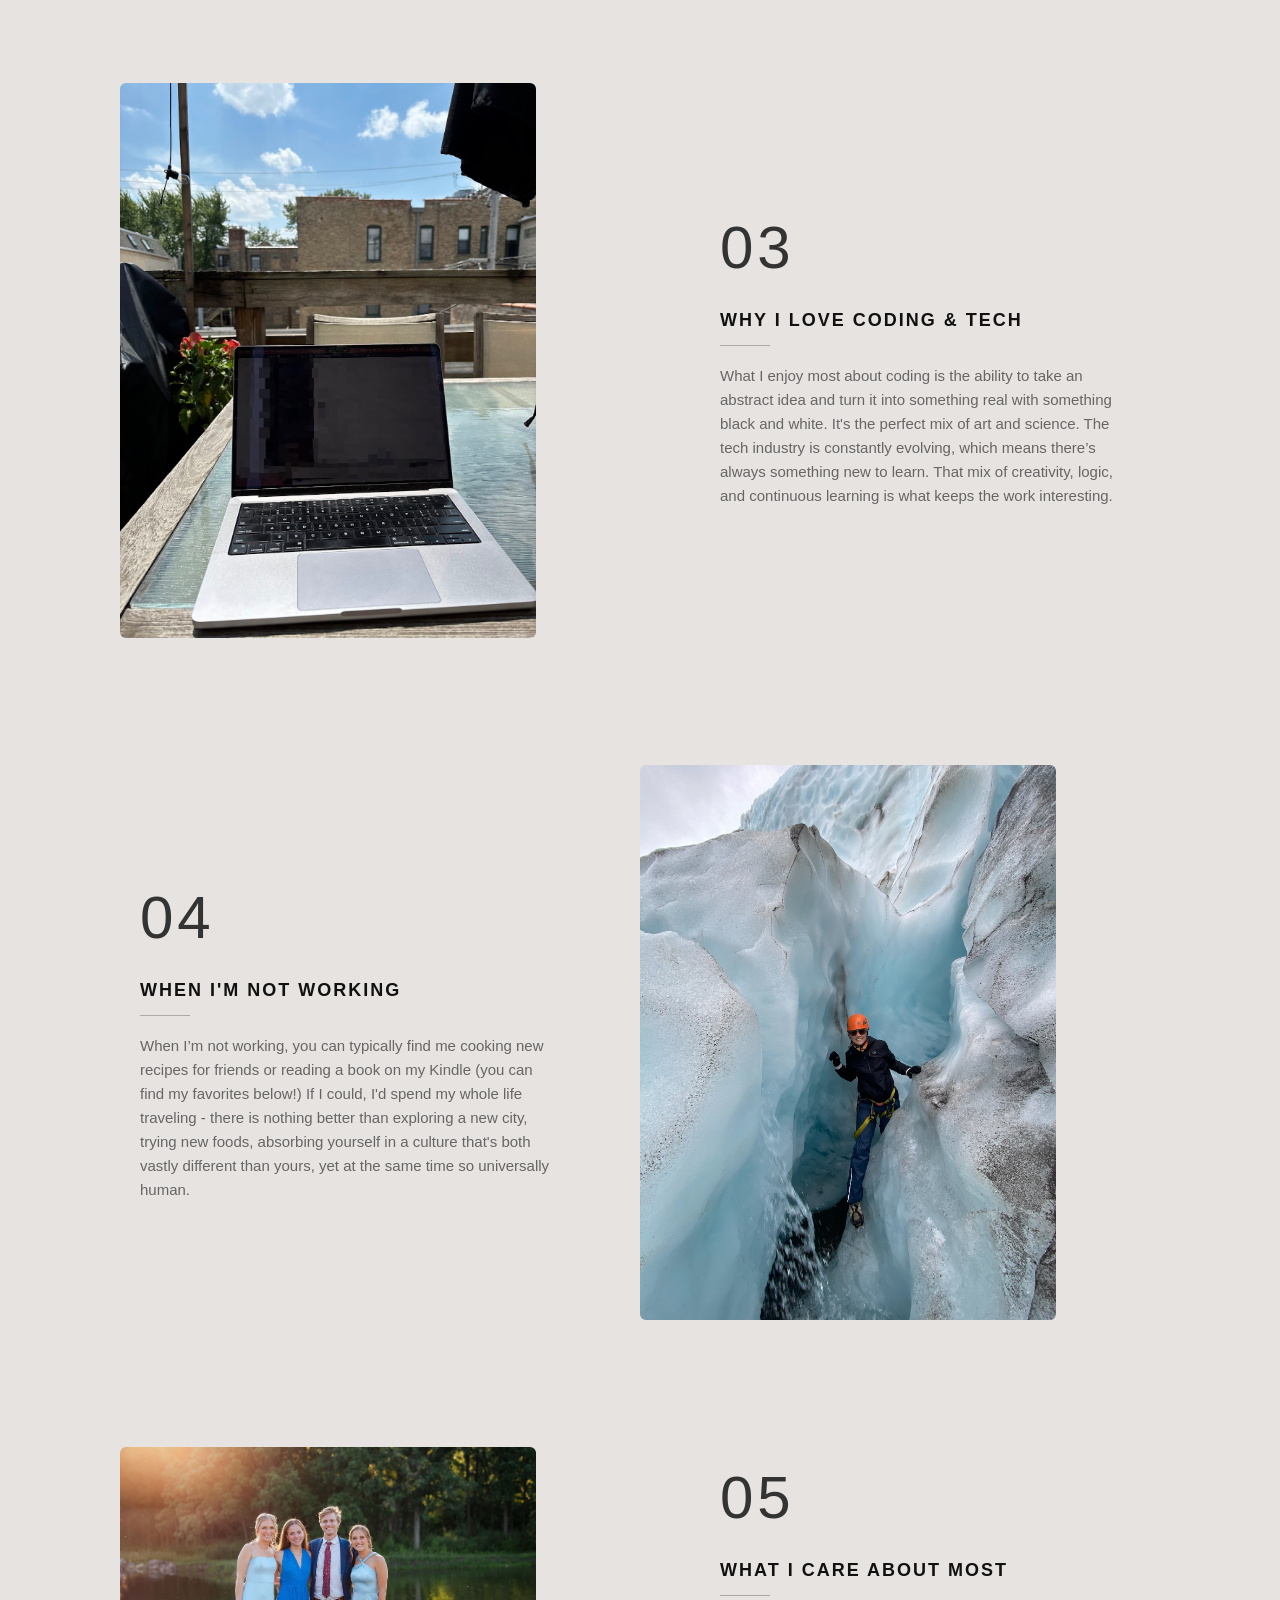
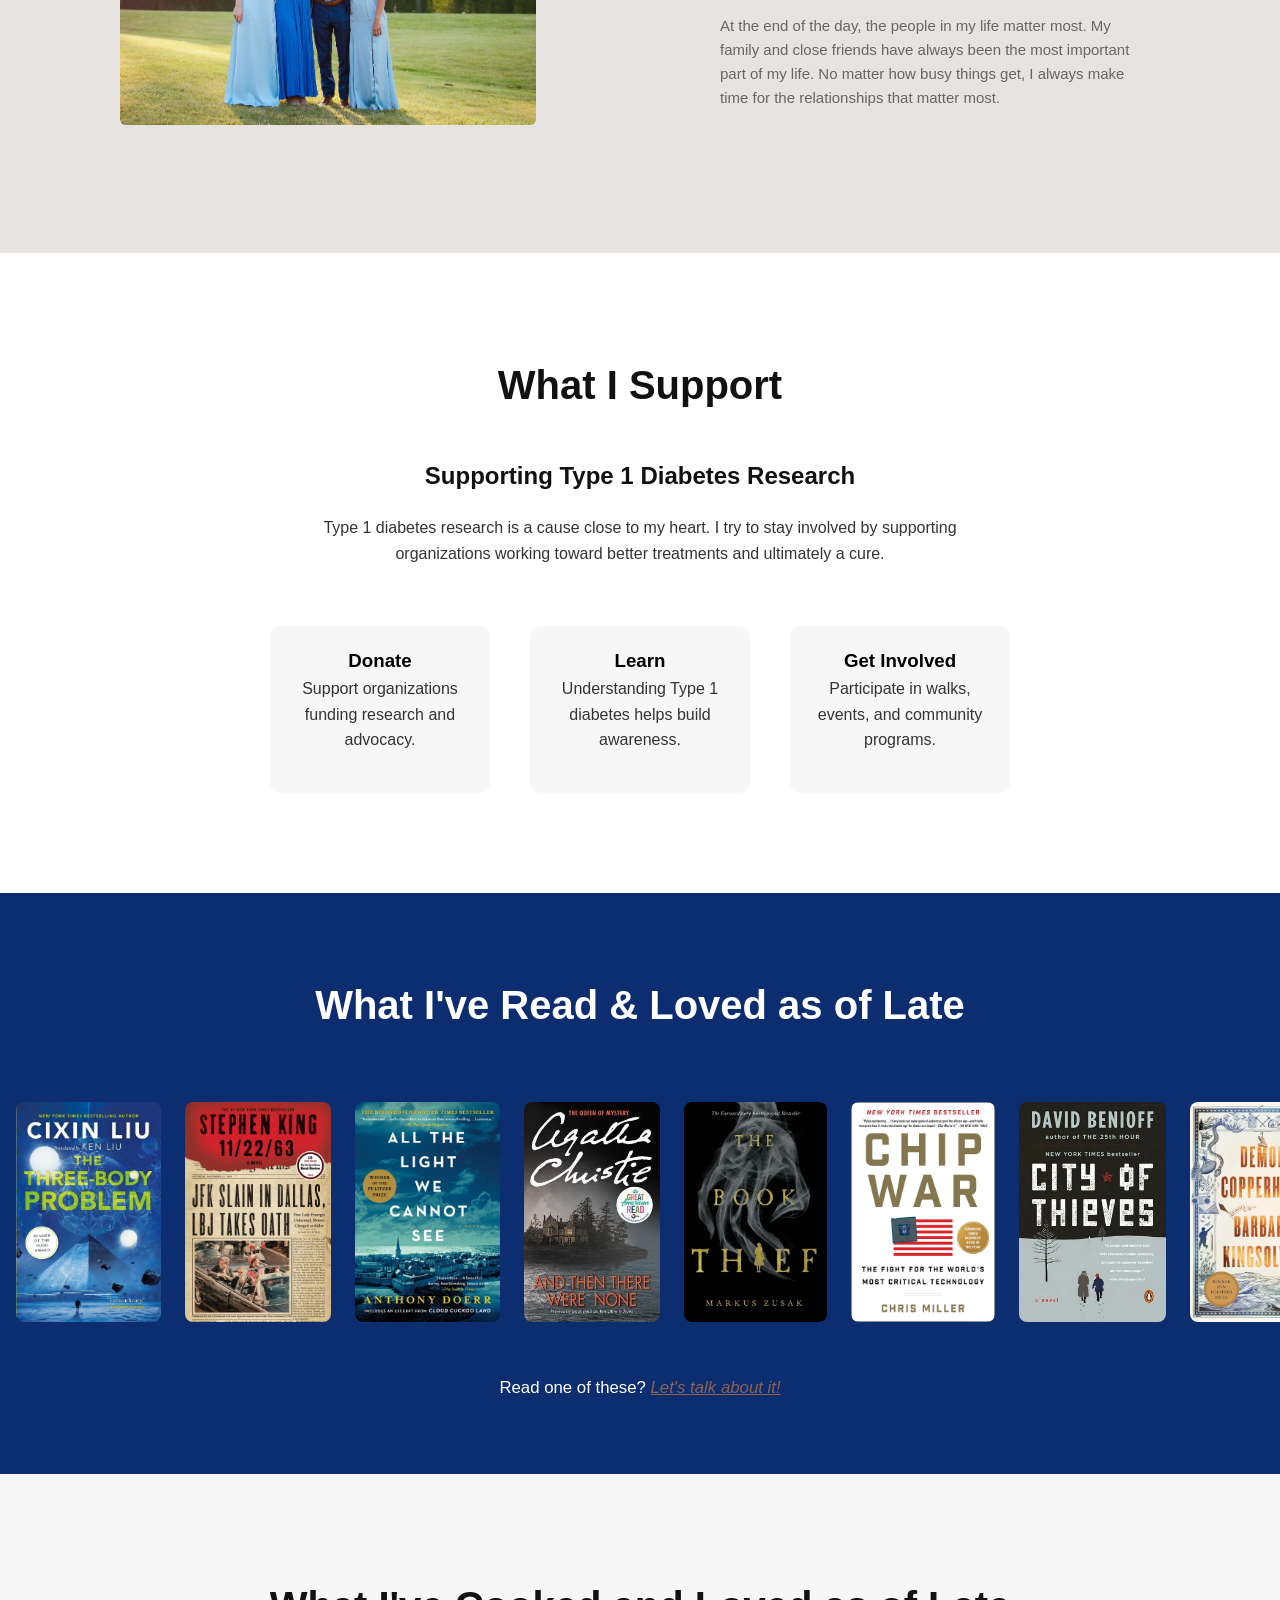
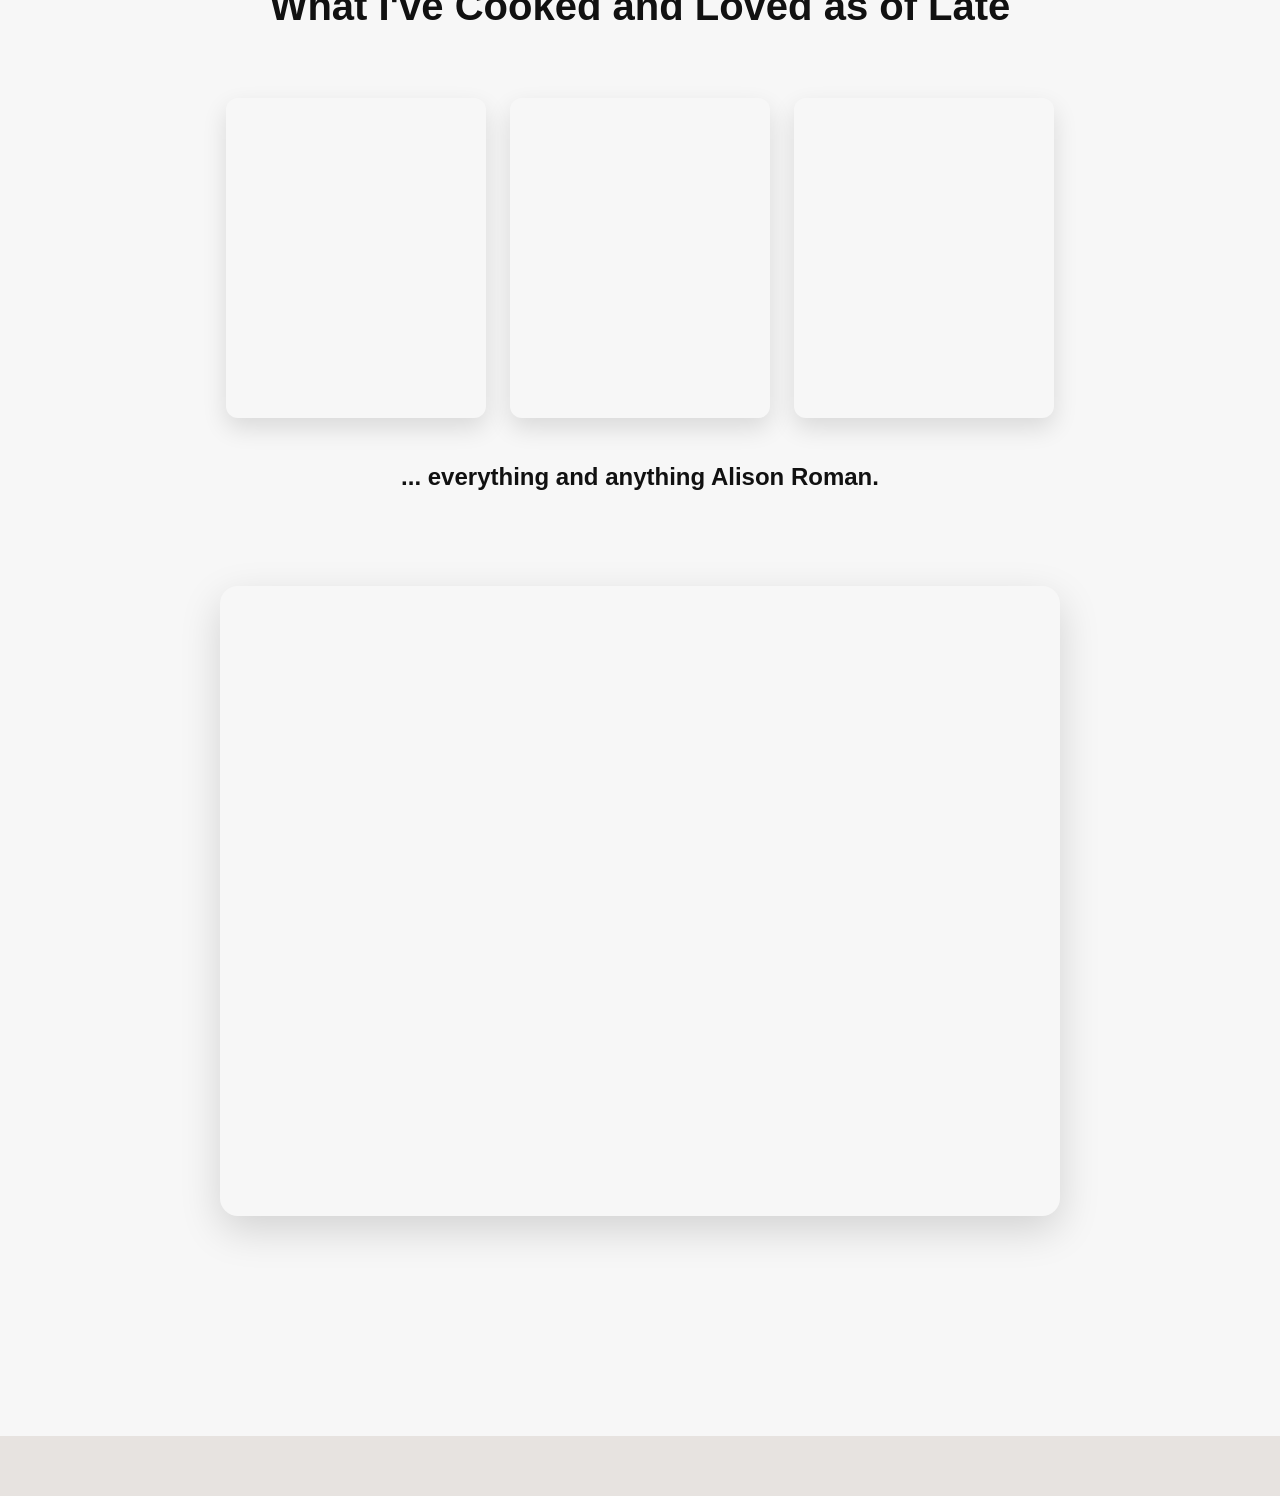
==== commit b7af7fdb: "portfolio updates" ====
--- a/about.html
+++ b/about.html
@@ -13,6 +13,7 @@
       <a href="about.html">About Me</a> |
       <a href="resume.html">Career Journey</a> |
       <a href="portfolio.html">Portfolio</a> |
+      <a href="code.html">Coding Toolkit</a> |
       <a href="socials.html">Where To Find Me</a> 
     </nav>
   </header>
--- a/styles.css
+++ b/styles.css
@@ -484,129 +484,480 @@
 }
 
 /* =========================
-   Portfolio Placeholder
+   Portfolio
 ========================= */
 
 .portfolio-page{
    min-height:100vh;
 }
 
-.portfolio-hero{
-   position:relative;
-   overflow:hidden;
-   padding:52px 0 80px;
-}
-
-.portfolio-hero::before,
-.portfolio-hero::after{
+.portfolio-intro-panel{
+   margin:20px auto 48px;
+   padding:36px;
+   border-radius:18px;
+   background:rgba(255,255,255,0.55);
+   border:1px solid rgba(17,17,17,0.06);
+   box-shadow:0 16px 28px rgba(66,42,31,0.06);
+}
+
+.portfolio-intro-panel h1{
+   max-width:960px;
+   font-size:clamp(1.9rem, 3.6vw, 3rem);
+   line-height:1.1;
+   margin-bottom:16px;
+}
+
+.portfolio-intro-panel p:last-child{
+   max-width:960px;
+   margin-bottom:0;
+}
+
+.portfolio-stories,
+.portfolio-industries{
+   padding-top:0;
+}
+
+.project-story-grid{
+   display:grid;
+   grid-template-columns:repeat(2, minmax(0, 1fr));
+   gap:24px;
+   align-items:start;
+}
+
+.project-story-card,
+.industry-card{
+   padding:28px;
+   border-radius:14px;
+   background:rgba(255,255,255,0.7);
+   border:1px solid rgba(17,17,17,0.07);
+   box-shadow:0 14px 24px rgba(66,42,31,0.06);
+}
+
+.project-story-card{
+   display:flex;
+   flex-direction:column;
+}
+
+.portfolio-card-kicker{
+   font-family:"Courier New", Courier, monospace;
+   font-size:.8rem;
+   font-weight:700;
+   letter-spacing:.08em;
+   text-transform:uppercase;
+   color:#8E6250;
+   margin-bottom:12px;
+}
+
+.project-story-card h3,
+.industry-card h3{
+   font-size:1.45rem;
+   line-height:1.2;
+   margin-bottom:12px;
+}
+
+.project-story-impact{
+   color:var(--dark-gray);
+}
+
+.project-story-tags{
+   display:flex;
+   flex-wrap:wrap;
+   gap:8px;
+   margin:4px 0 22px;
+}
+
+.project-story-tags span{
+   display:inline-flex;
+   padding:6px 9px;
+   border-radius:999px;
+   background:rgba(198,93,30,0.09);
+   color:#8E6250;
+   font-size:.84rem;
+   font-weight:600;
+}
+
+.project-story-details{
+   margin-top:auto;
+   border-top:1px solid rgba(17,17,17,0.08);
+   padding-top:18px;
+}
+
+.project-story-details summary{
+   color:var(--burnt-orange);
+   cursor:pointer;
+   font-weight:700;
+}
+
+.project-story-details summary:hover{
+   color:#8f4315;
+}
+
+.project-story-expanded{
+   padding-top:18px;
+}
+
+.project-story-expanded h4{
+   margin:20px 0 8px;
+   font-size:.92rem;
+   letter-spacing:.08em;
+   text-transform:uppercase;
+   color:#8E6250;
+}
+
+.project-story-expanded ul{
+   padding-left:20px;
+   color:var(--dark-gray);
+}
+
+.project-story-expanded li + li{
+   margin-top:8px;
+}
+
+.project-media-link{
+   display:flex;
+   align-items:center;
+   gap:16px;
+   margin:20px 0 6px;
+   padding:18px;
+   border-radius:12px;
+   text-decoration:none;
+   color:inherit;
+   background:rgba(255,252,250,0.82);
+   border:1px solid rgba(198,93,30,0.18);
+   transition:transform .2s ease, border-color .2s ease, box-shadow .2s ease;
+}
+
+.project-media-link:hover{
+   transform:translateY(-2px);
+   border-color:rgba(198,93,30,0.36);
+   box-shadow:0 12px 22px rgba(66,42,31,0.08);
+}
+
+.project-media-link strong,
+.project-media-link small{
+   display:block;
+}
+
+.project-media-link small{
+   margin-top:3px;
+   color:#666;
+}
+
+.project-media-play{
+   width:48px;
+   height:48px;
+   flex:0 0 48px;
+   display:inline-flex;
+   align-items:center;
+   justify-content:center;
+   border-radius:999px;
+   background:rgba(198,93,30,0.12);
+   border:1px solid rgba(198,93,30,0.24);
+}
+
+.project-media-play::before{
    content:"";
-   position:absolute;
-   border-radius:999px;
-   pointer-events:none;
-}
-
-.portfolio-hero::before{
-   top:20px;
-   right:-80px;
-   width:320px;
-   height:320px;
-   background:radial-gradient(circle, rgba(198,93,30,0.18) 0%, rgba(198,93,30,0) 72%);
-}
-
-.portfolio-hero::after{
-   bottom:-60px;
-   left:-40px;
-   width:280px;
-   height:280px;
-   background:radial-gradient(circle, rgba(156,175,159,0.28) 0%, rgba(156,175,159,0) 72%);
-}
-
-.portfolio-grid{
-   position:relative;
-   z-index:1;
+   width:0;
+   height:0;
+   margin-left:4px;
+   border-top:10px solid transparent;
+   border-bottom:10px solid transparent;
+   border-left:15px solid var(--burnt-orange);
+}
+
+.note{
+   margin-top:18px;
+   font-size:.9rem;
+   color:#666;
+   font-style:italic;
+}
+
+.industry-grid{
+   display:grid;
+   grid-template-columns:repeat(4, minmax(0, 1fr));
+   gap:18px;
+}
+
+.industry-card p{
+   margin-bottom:0;
+}
+
+@media (max-width: 980px){
+   .project-story-grid,
+   .industry-grid{
+      grid-template-columns:1fr 1fr;
+   }
+}
+
+@media (max-width: 720px){
+   .portfolio-intro-panel,
+   .project-story-card,
+   .industry-card{
+      padding:24px;
+   }
+
+   .project-story-grid,
+   .industry-grid{
+      grid-template-columns:1fr;
+   }
+}
+
+/* =========================
+   Code Snippet Tools
+========================= */
+
+.code-page main{
+   padding-bottom:80px;
+}
+
+.snippets-list{
+   display:grid;
+   gap:28px;
+   padding-top:0;
+   padding-bottom:0;
+}
+
+.snippet-tool{
+   padding:30px;
+   border-radius:18px;
+   background:rgba(255,255,255,0.55);
+   border:1px solid rgba(17,17,17,0.06);
+   box-shadow:0 16px 28px rgba(66,42,31,0.06);
+}
+
+.snippet-tool-header{
+   max-width:760px;
+   margin-bottom:24px;
+}
+
+.snippet-tool-header h2{
+   margin-top:0;
+   margin-bottom:10px;
+   font-size:clamp(1.45rem, 2.2vw, 1.9rem);
+   line-height:1.18;
+}
+
+.snippet-tool-header p:last-child{
+   margin-bottom:0;
+   color:#666;
+}
+
+.snippet-tool-card{
+   padding:28px;
+   border-radius:12px;
+   background:rgba(255,255,255,0.72);
+   border:1px solid rgba(17,17,17,0.07);
+   box-shadow:0 16px 28px rgba(66,42,31,0.06);
+}
+
+.snippet-tool-card label{
    display:block;
-}
-
-.portfolio-heading{
+   margin-bottom:10px;
+   font-family:"Courier New", Courier, monospace;
+   font-size:.84rem;
+   font-weight:700;
+   letter-spacing:.08em;
+   text-transform:uppercase;
+   color:#8E6250;
+}
+
+.field-group{
+   margin-bottom:18px;
+}
+
+.snippet-tool-card textarea,
+.snippet-text-input{
+   width:100%;
+   display:block;
+   padding:16px;
+   border:1px solid rgba(17,17,17,0.12);
+   border-radius:8px;
+   background:rgba(255,252,250,0.92);
+   color:var(--black);
+   font:1rem/1.5 "Courier New", Courier, monospace;
+   box-shadow:inset 0 1px 2px rgba(66,42,31,0.05);
+}
+
+.snippet-tool-card textarea{
+   min-height:150px;
+   resize:vertical;
+}
+
+.snippet-text-input{
+   min-height:52px;
+}
+
+.snippet-tool-card textarea:focus,
+.snippet-text-input:focus{
+   outline:3px solid rgba(198,93,30,0.24);
+   border-color:rgba(198,93,30,0.5);
+}
+
+.snippet-tool-card textarea::placeholder{
+   color:rgba(51,51,51,0.58);
+}
+
+.snippet-two-column{
+   display:grid;
+   grid-template-columns:repeat(2, minmax(0, 1fr));
+   gap:18px;
+}
+
+.snippet-options{
+   display:grid;
+   grid-template-columns:repeat(4, minmax(0, 1fr));
+   gap:12px;
+   margin:18px 0 24px;
+}
+
+.snippet-tool-card .snippet-option,
+.snippet-tool-card .snippet-select-label{
+   min-height:46px;
    display:flex;
-   align-items:flex-start;
-   gap:18px;
-   margin-bottom:18px;
-}
-
-.portfolio-copy h1{
-   font-size:clamp(2.4rem, 5vw, 4.1rem);
-   line-height:1.02;
+   align-items:center;
+   gap:10px;
    margin-bottom:0;
-}
-
-.portfolio-heading-art{
-   width:72px;
-   flex-shrink:0;
-}
-
-.portfolio-intro{
-   font-size:1.08rem;
-   margin-bottom:16px;
-}
-
-.portfolio-note{
-   margin-bottom:28px;
-}
-
-.portfolio-actions{
-   margin-bottom:18px;
-}
-
-.home-page .hero-actions .button-primary,
-.home-page .hero-actions .button-secondary,
-.portfolio-actions .button-primary,
-.portfolio-actions .button-secondary{
+   padding:10px 12px;
+   border:1px solid rgba(17,17,17,0.08);
+   border-radius:8px;
+   background:rgba(255,252,250,0.68);
+   color:var(--dark-gray);
+   font-family:inherit;
+   font-size:.94rem;
+   font-weight:500;
+   letter-spacing:0;
+   text-transform:none;
+}
+
+.snippet-tool-card .snippet-option input{
+   width:16px;
+   height:16px;
+   accent-color:var(--burnt-orange);
+}
+
+.snippet-tool-card .snippet-select-label{
+   justify-content:space-between;
+}
+
+.snippet-tool-card .snippet-select-label select{
+   min-width:110px;
+   padding:7px 8px;
+   border:1px solid rgba(17,17,17,0.12);
+   border-radius:7px;
+   background:var(--white);
+   color:var(--black);
+   font:inherit;
+}
+
+.snippet-tool-card .snippet-select-label select:focus{
+   outline:3px solid rgba(198,93,30,0.24);
+   border-color:rgba(198,93,30,0.5);
+}
+
+.snippet-tool-actions{
+   display:flex;
+   flex-wrap:wrap;
+   gap:12px;
+   margin:18px 0 24px;
+}
+
+.snippet-action-button{
    background:rgba(198,93,30,0.1);
+   border:1px solid rgba(198,93,30,0.24);
    color:var(--burnt-orange);
-   border:1px solid rgba(198,93,30,0.24);
+   cursor:pointer;
+   font:inherit;
    box-shadow:none;
 }
 
-.home-page .hero-actions .button-primary:hover,
-.home-page .hero-actions .button-secondary:hover,
-.portfolio-actions .button-primary:hover,
-.portfolio-actions .button-secondary:hover{
+.snippet-action-button:hover{
    color:var(--white);
    background:#b9561b;
    box-shadow:0 10px 18px rgba(198,93,30,0.18);
 }
 
-.portfolio-card-kicker{
-   font-family:"Courier New", Courier, monospace;
-   font-size:.8rem;
-   letter-spacing:.08em;
-   text-transform:uppercase;
-   color:#8E6250;
-   margin-top:26px;
-   margin-bottom:14px;
-}
-
-.portfolio-list{
-   padding-left:20px;
-   color:var(--dark-gray);
-}
-
-.portfolio-list li + li{
-   margin-top:10px;
+.output-heading{
+   display:flex;
+   align-items:center;
+   justify-content:space-between;
+   gap:16px;
+   margin-bottom:10px;
+}
+
+.output-heading label{
+   margin-bottom:0;
+}
+
+.copy-button{
+   display:inline-flex;
+   align-items:center;
+   gap:8px;
+   min-height:40px;
+   padding:8px 12px;
+   border:1px solid rgba(198,93,30,0.24);
+   border-radius:999px;
+   background:rgba(198,93,30,0.1);
+   color:var(--burnt-orange);
+   font-weight:700;
+   cursor:pointer;
+   transition:background .2s ease, color .2s ease, transform .2s ease, box-shadow .2s ease;
+}
+
+.copy-button svg{
+   width:18px;
+   height:18px;
+   fill:none;
+   stroke:currentColor;
+   stroke-width:2;
+   stroke-linecap:round;
+   stroke-linejoin:round;
+}
+
+.copy-button:hover{
+   transform:translateY(-2px);
+   color:var(--white);
+   background:#b9561b;
+   box-shadow:0 10px 18px rgba(198,93,30,0.18);
+}
+
+.copy-button:focus-visible,
+.snippet-action-button:focus-visible{
+   outline:3px solid rgba(198,93,30,0.32);
+   outline-offset:3px;
+}
+
+@media (max-width: 820px){
+   .snippet-tool{
+      padding:24px;
+   }
+
+   .snippet-options{
+      grid-template-columns:repeat(2, minmax(0, 1fr));
+   }
+
+   .snippet-two-column{
+      grid-template-columns:1fr;
+      gap:0;
+   }
 }
 
 @media (max-width: 720px){
-   .portfolio-hero{
-      padding:28px 0 48px;
-   }
-
-   .portfolio-heading{
-      gap:12px;
-   }
-
-   .portfolio-heading-art{
-      width:56px;
+   .snippets-list{
+      padding-left:20px;
+      padding-right:20px;
+   }
+
+   .snippet-tool-card{
+      padding:22px 18px;
+   }
+
+   .snippet-options{
+      grid-template-columns:1fr;
+   }
+
+   .output-heading{
+      align-items:flex-start;
+      flex-direction:column;
    }
 }
 
@@ -956,7 +1307,6 @@
 .find-me{
    padding:80px 10%;
    text-align:left;
-   padding:80px 10%;
 }
 
 .platform-grid{
@@ -1069,8 +1419,7 @@
 }
 
 .contact-options-section{
-   padding-top:20px;
-   padding-bottom:20px;
+   padding:20px 10%;
 }
 
 .contact-options-grid{
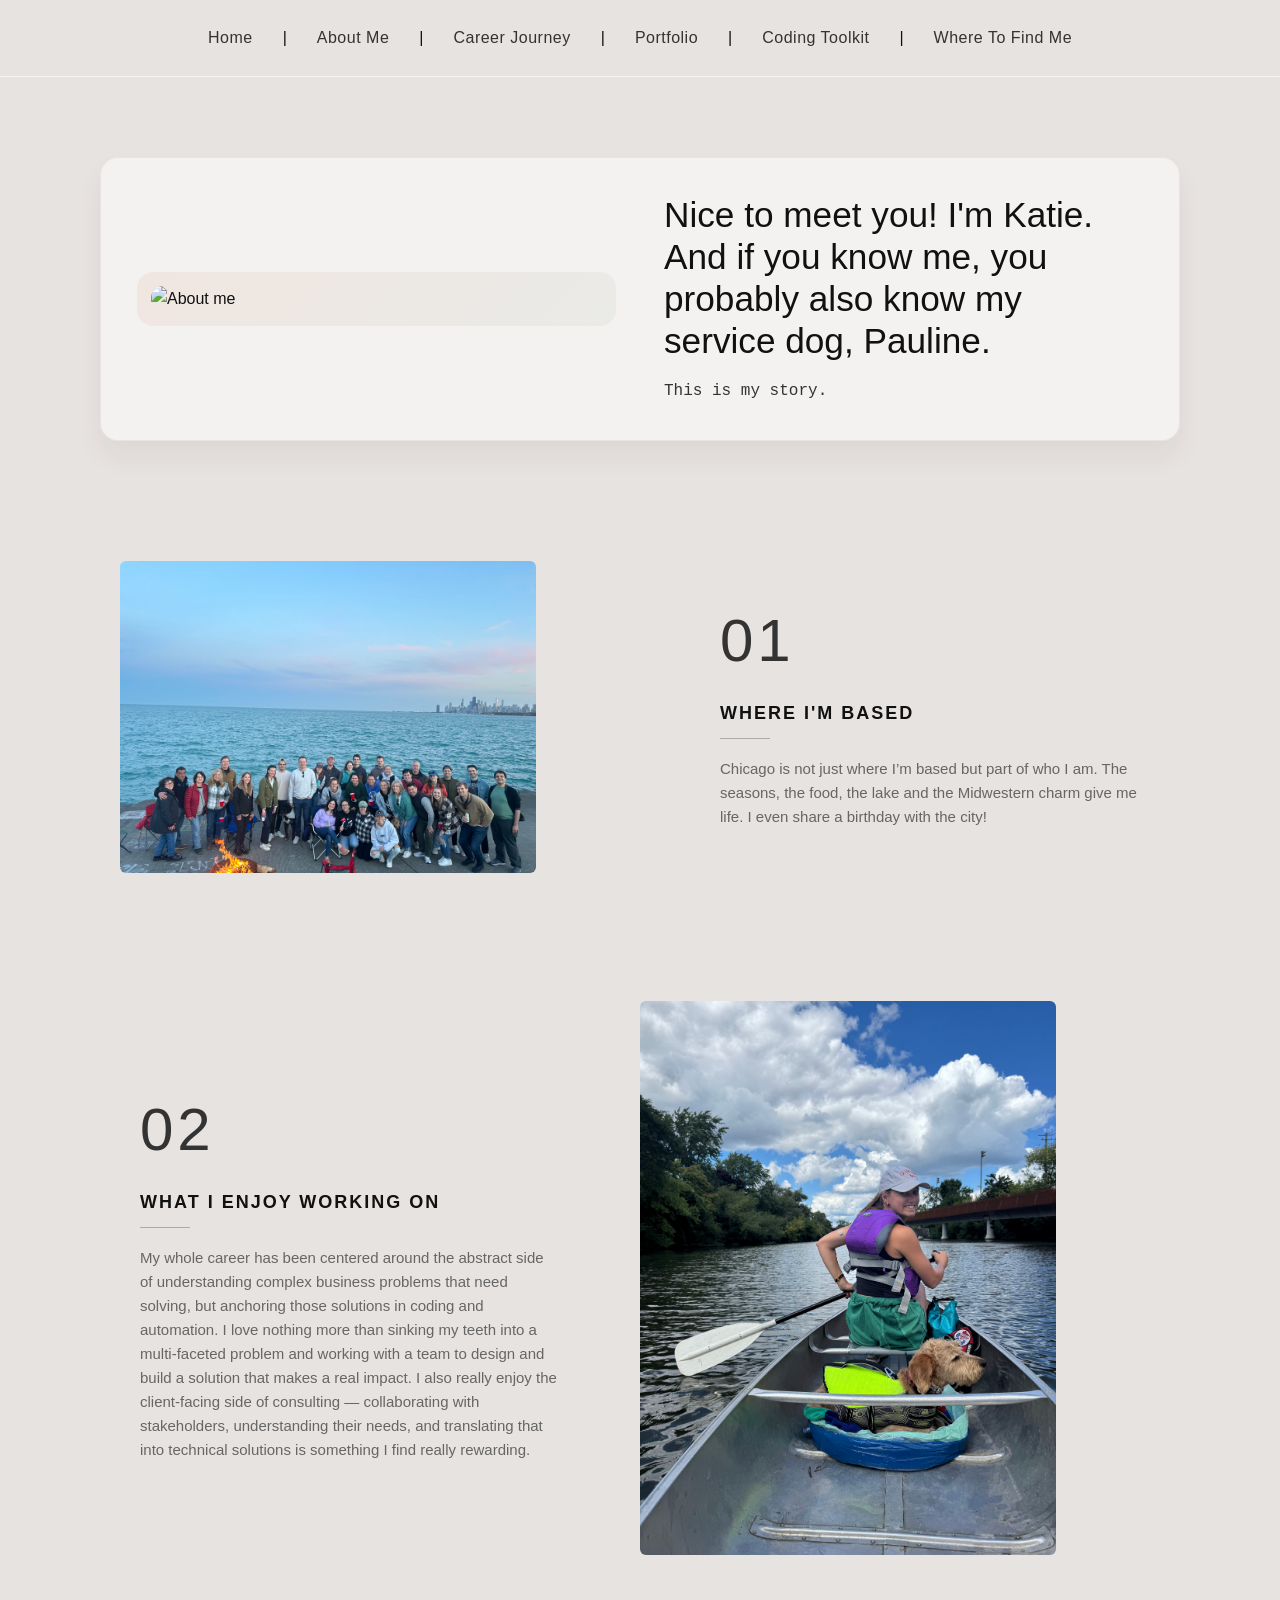
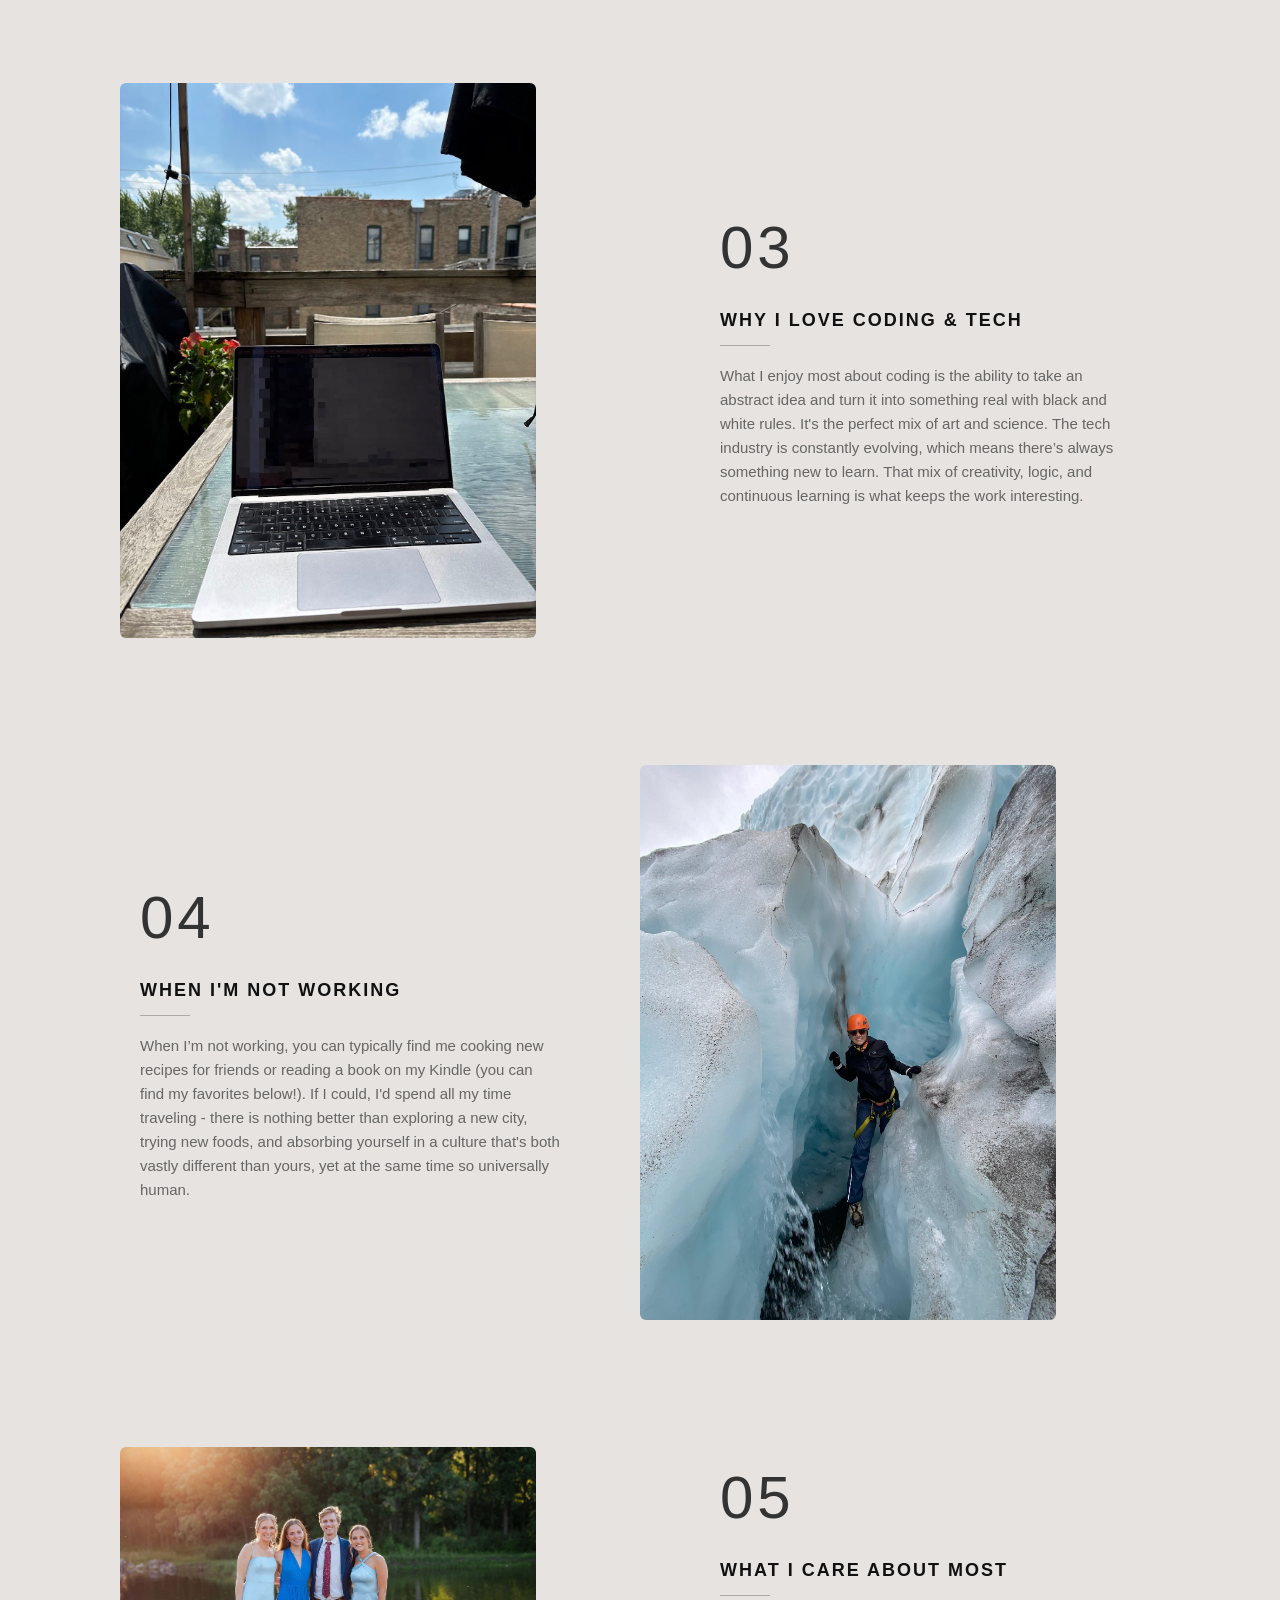
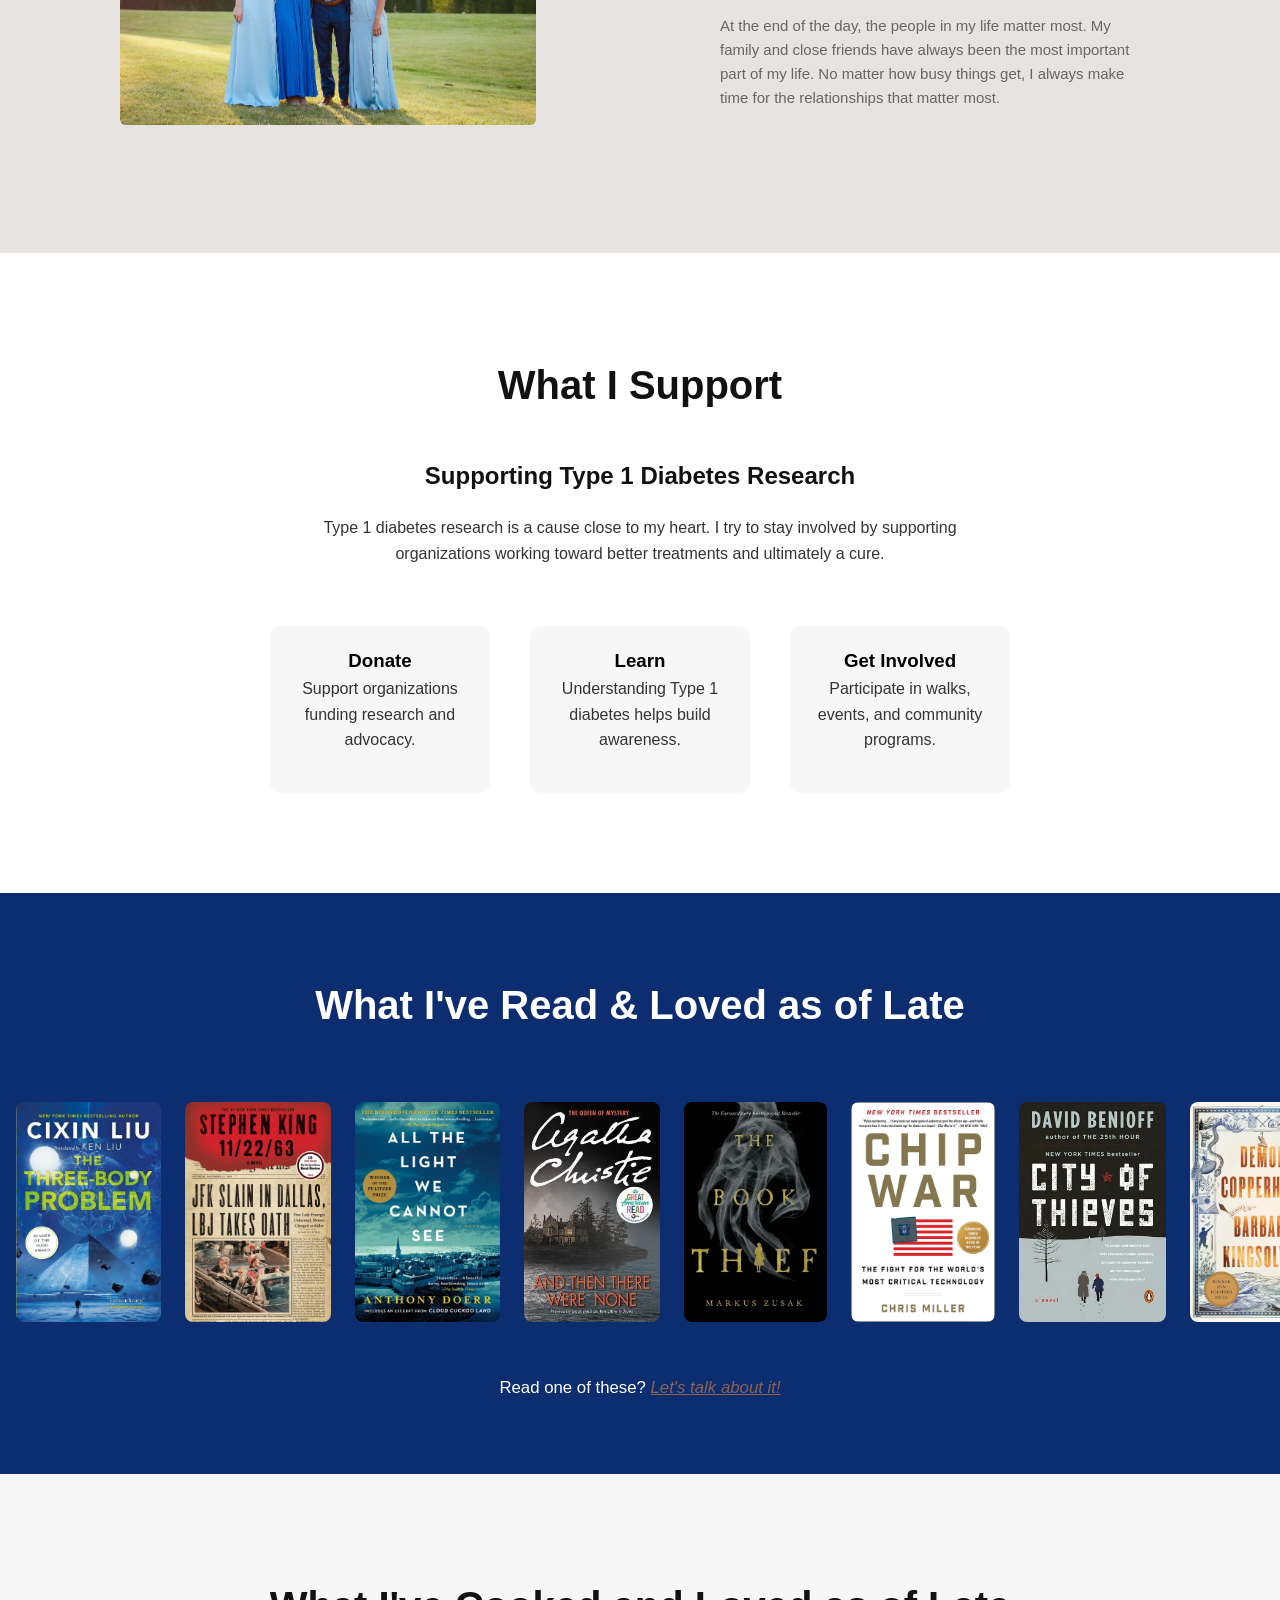
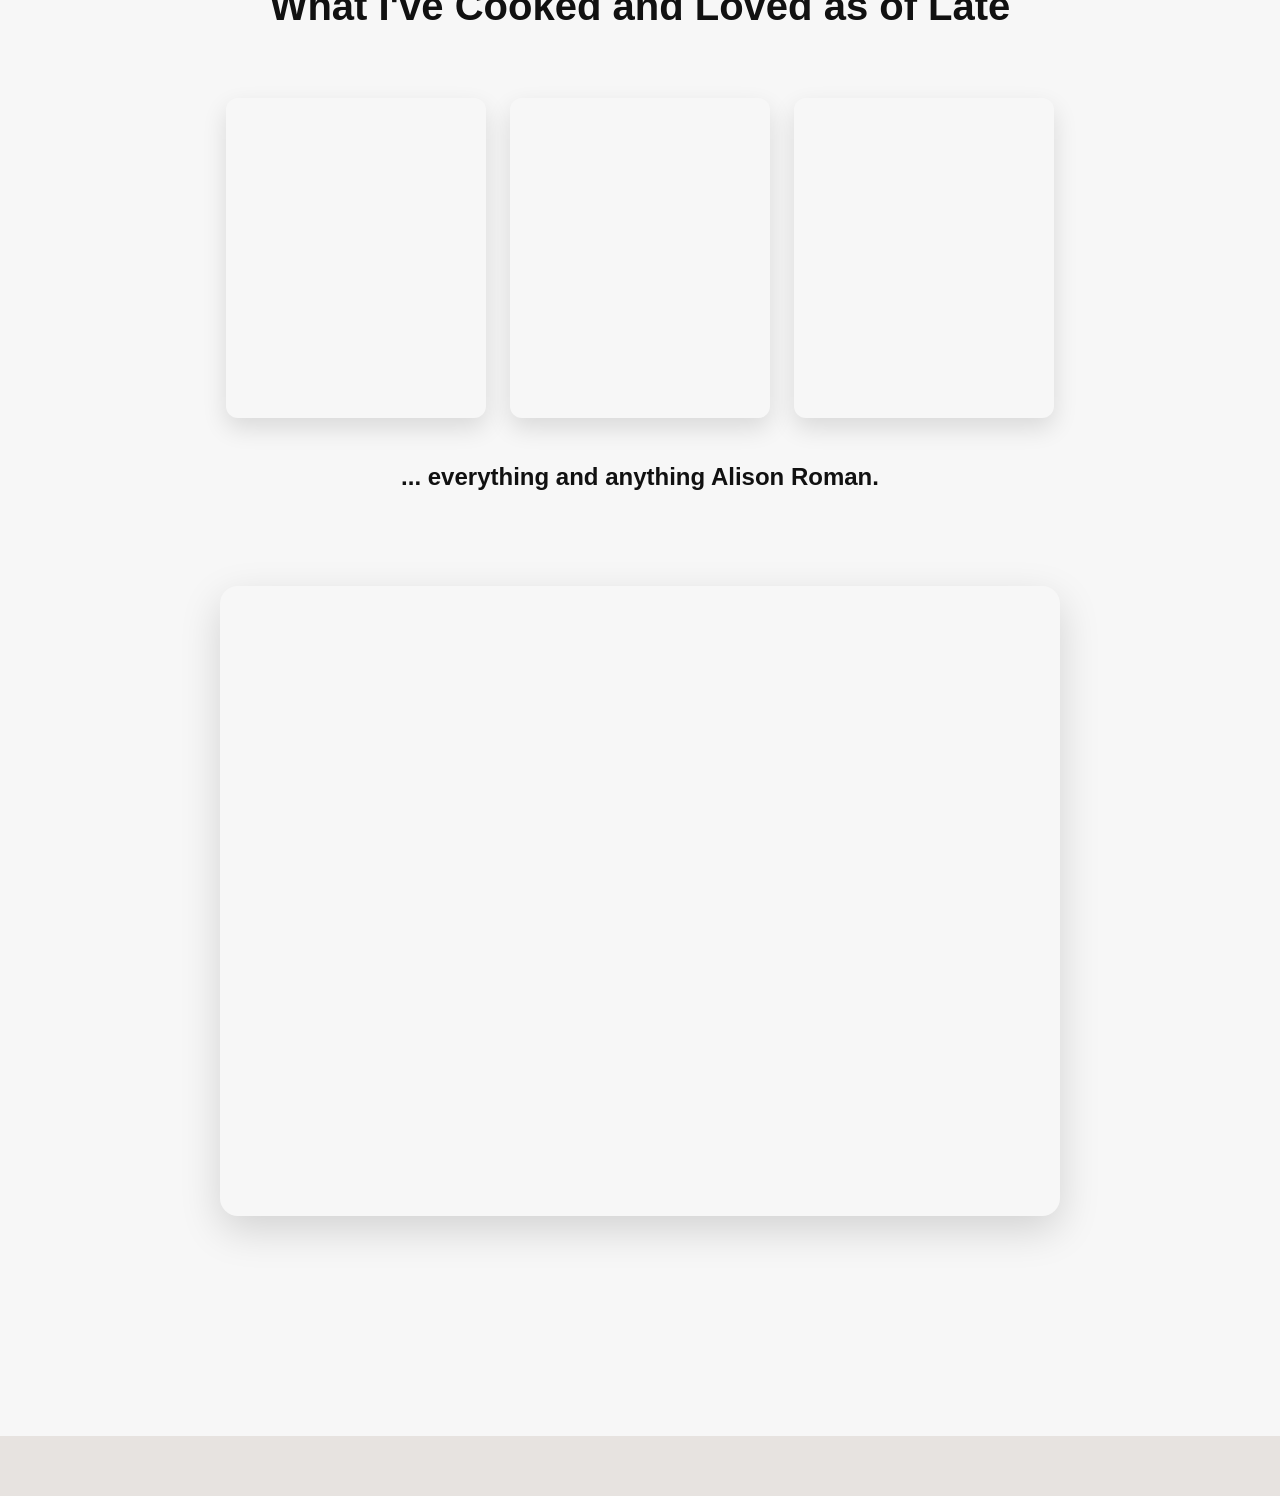
==== commit e3596eca: "Refine text & add type 1/2 headers" ====
--- a/about.html
+++ b/about.html
@@ -76,7 +76,7 @@
         <h3>Why I Love Coding & Tech</h3>
         <div class="divider"></div>
         <p>
-        What I enjoy most about coding is the ability to take an abstract idea and turn it into something real with something black and white.
+        What I enjoy most about coding is the ability to take an abstract idea and turn it into something real with black and white rules.
         It's the perfect mix of art and science.
         The tech industry is constantly evolving, which means there’s always something new to learn. 
         That mix of creativity, logic, and continuous learning is what keeps the work interesting.
@@ -94,9 +94,9 @@
         <div class="divider"></div>
         <p>
         When I’m not working, you can typically find me cooking new recipes for friends or reading a book
-        on my Kindle (you can find my favorites below!)
-        If I could, I'd spend my whole life traveling - there is nothing better than exploring a new city,
-        trying new foods, absorbing yourself in a culture that's both vastly different than yours, yet at the same
+        on my Kindle (you can find my favorites below!).
+        If I could, I'd spend all my time traveling - there is nothing better than exploring a new city,
+        trying new foods, and absorbing yourself in a culture that's both vastly different than yours, yet at the same
         time so universally human.
         </p>
     </div>
@@ -145,6 +145,14 @@
     <section class="diabetes-learn learn-hidden" id="learn-section">
       <h2>How Type 1 and Type 2 Diabetes Differ</h2>
       <div class="diabetes-grid">
+        <div class="t1">
+          <h3>Type 1</h3>
+        </div>
+        <div class="label"></div>
+        <div class="t2">
+          <h3>Type 2</h3>
+        </div>
+        
         <div class="t1">
           <p>Pancreas does not make insulin</p>
           <img src="icons/effect-t1.png" style="width:50px; height:50px;">
